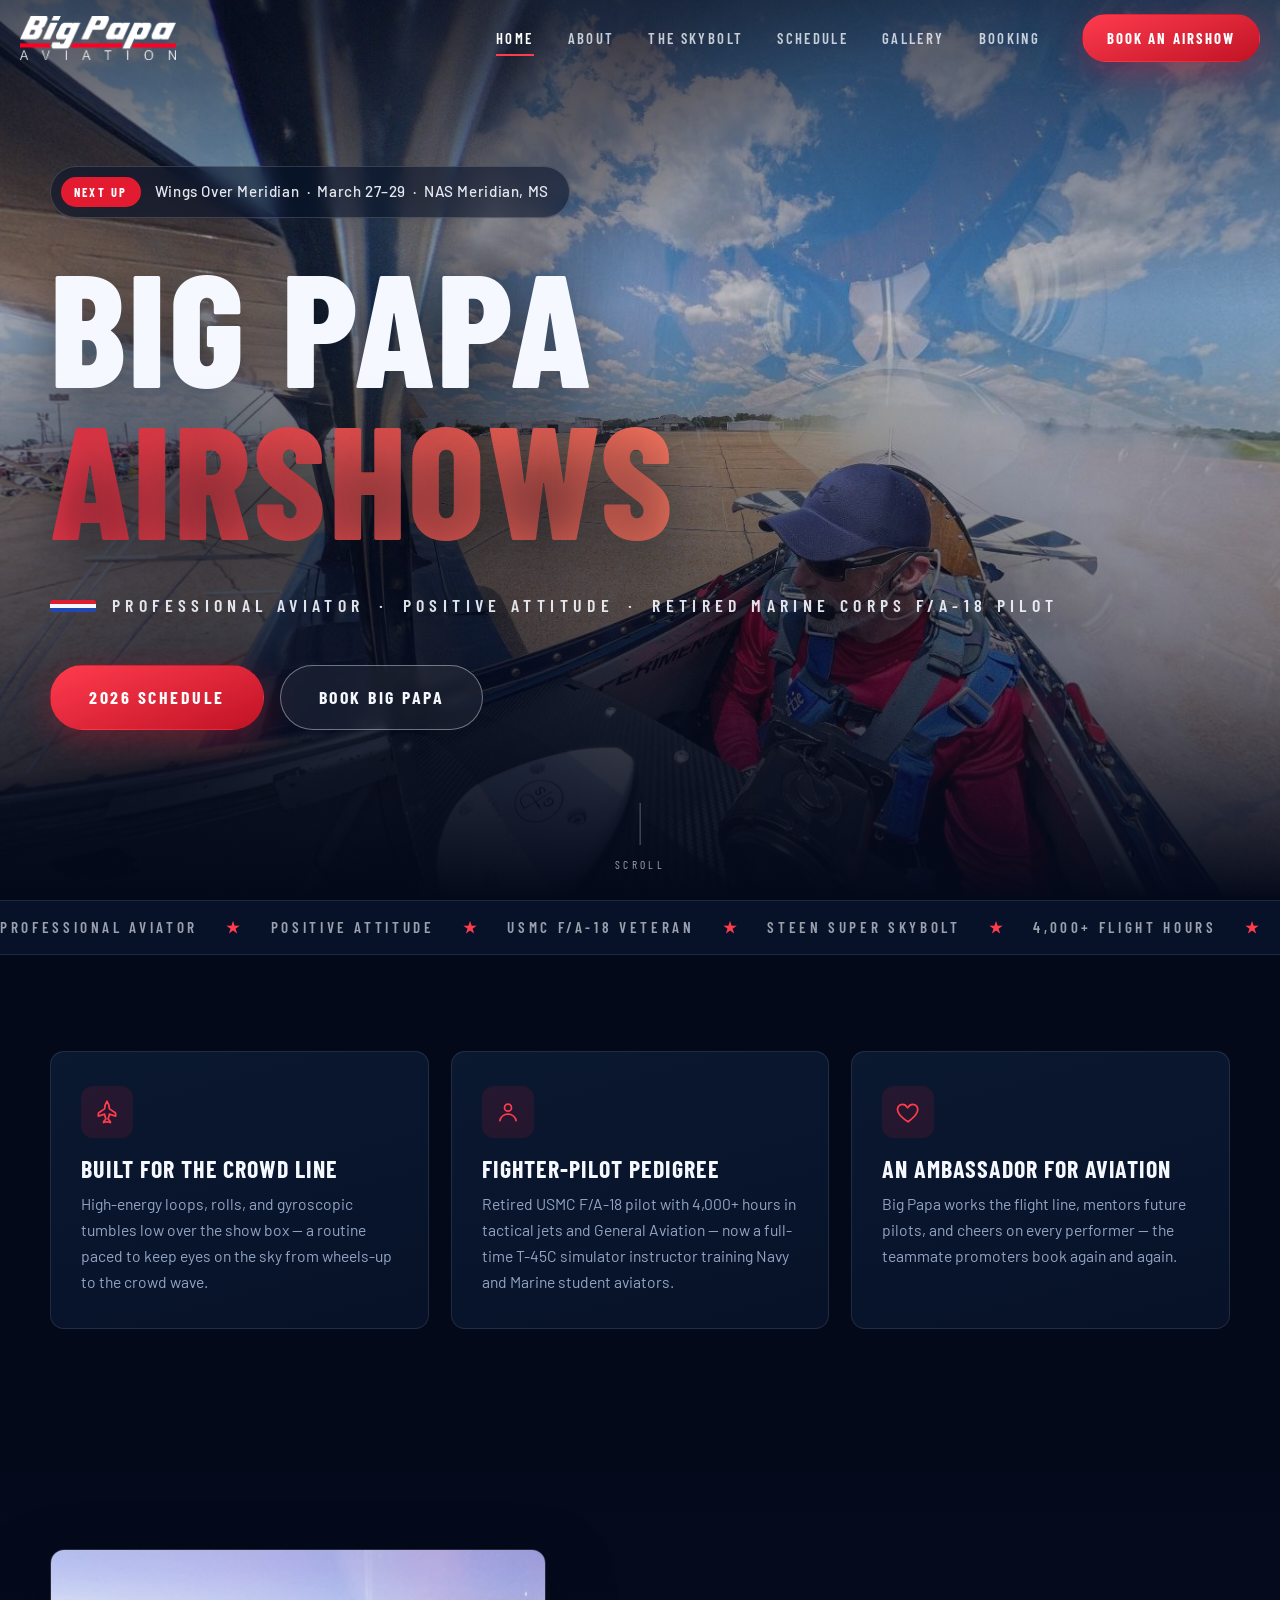
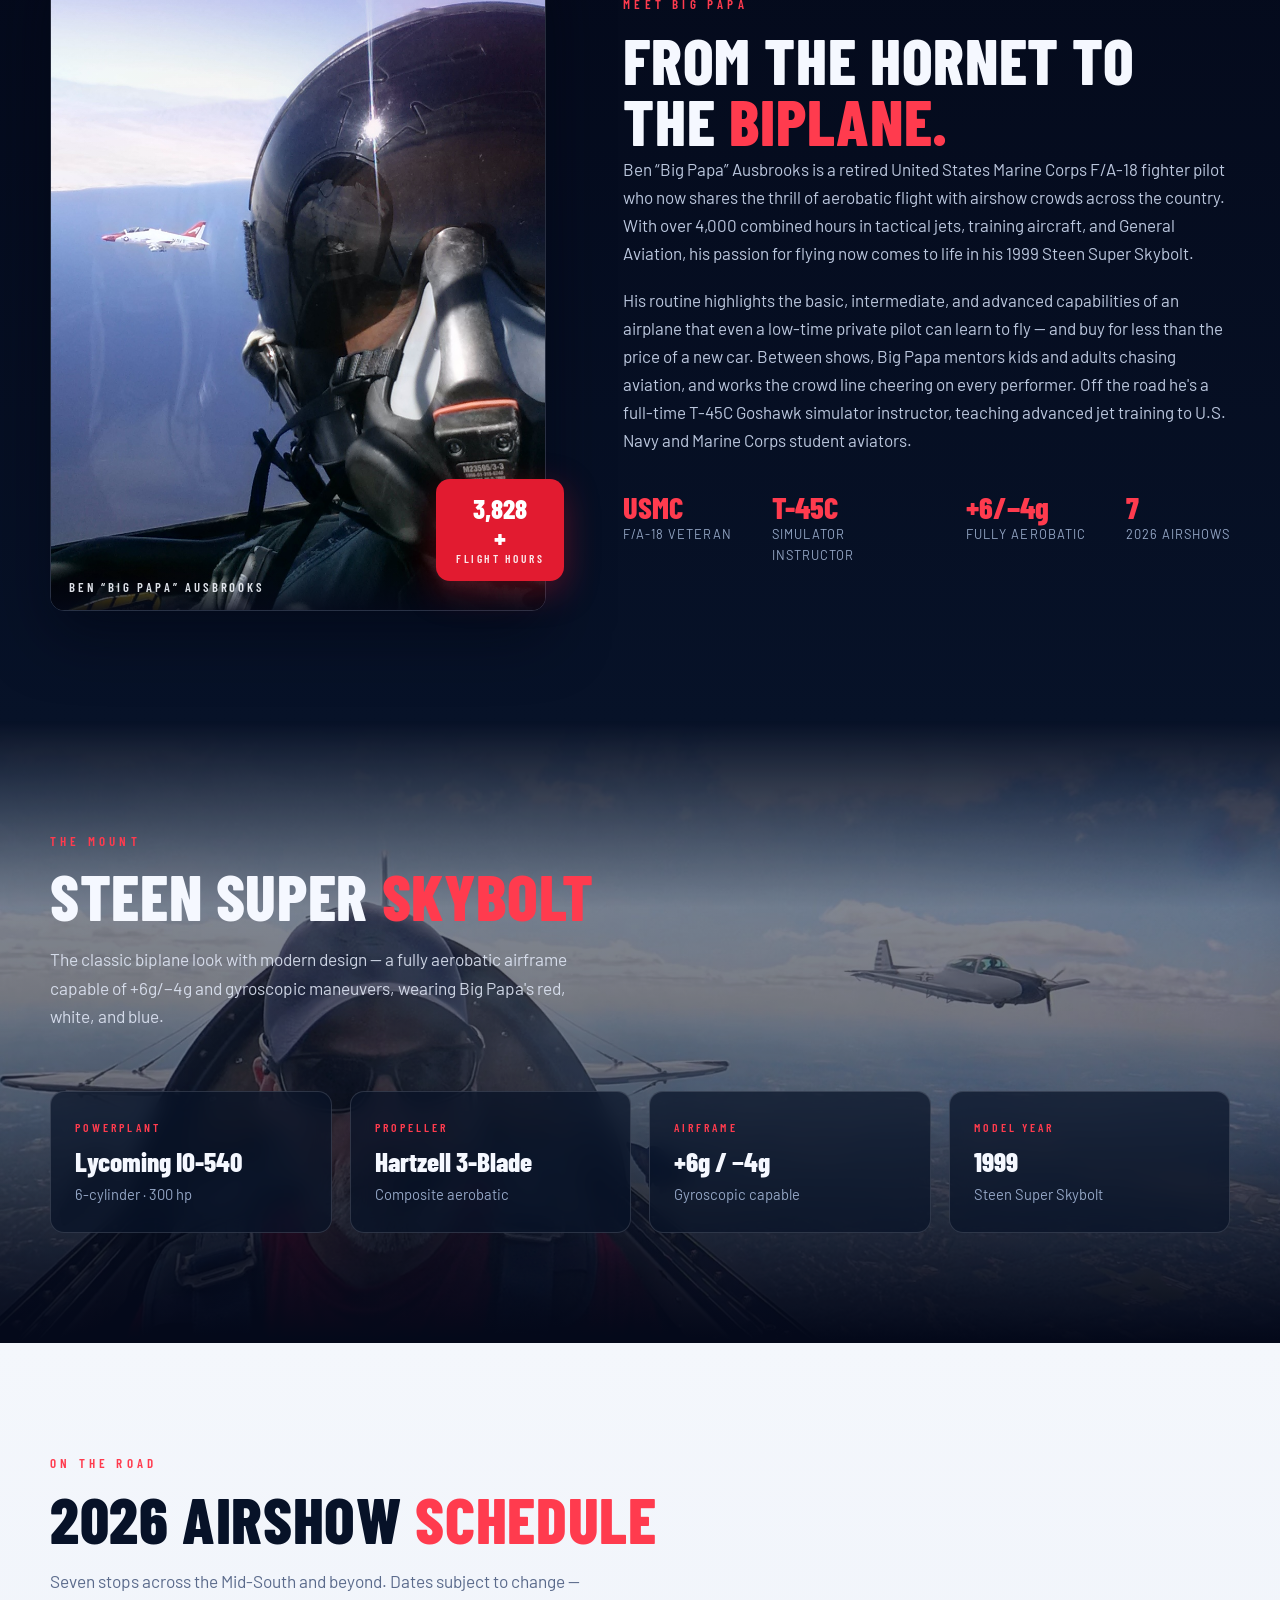
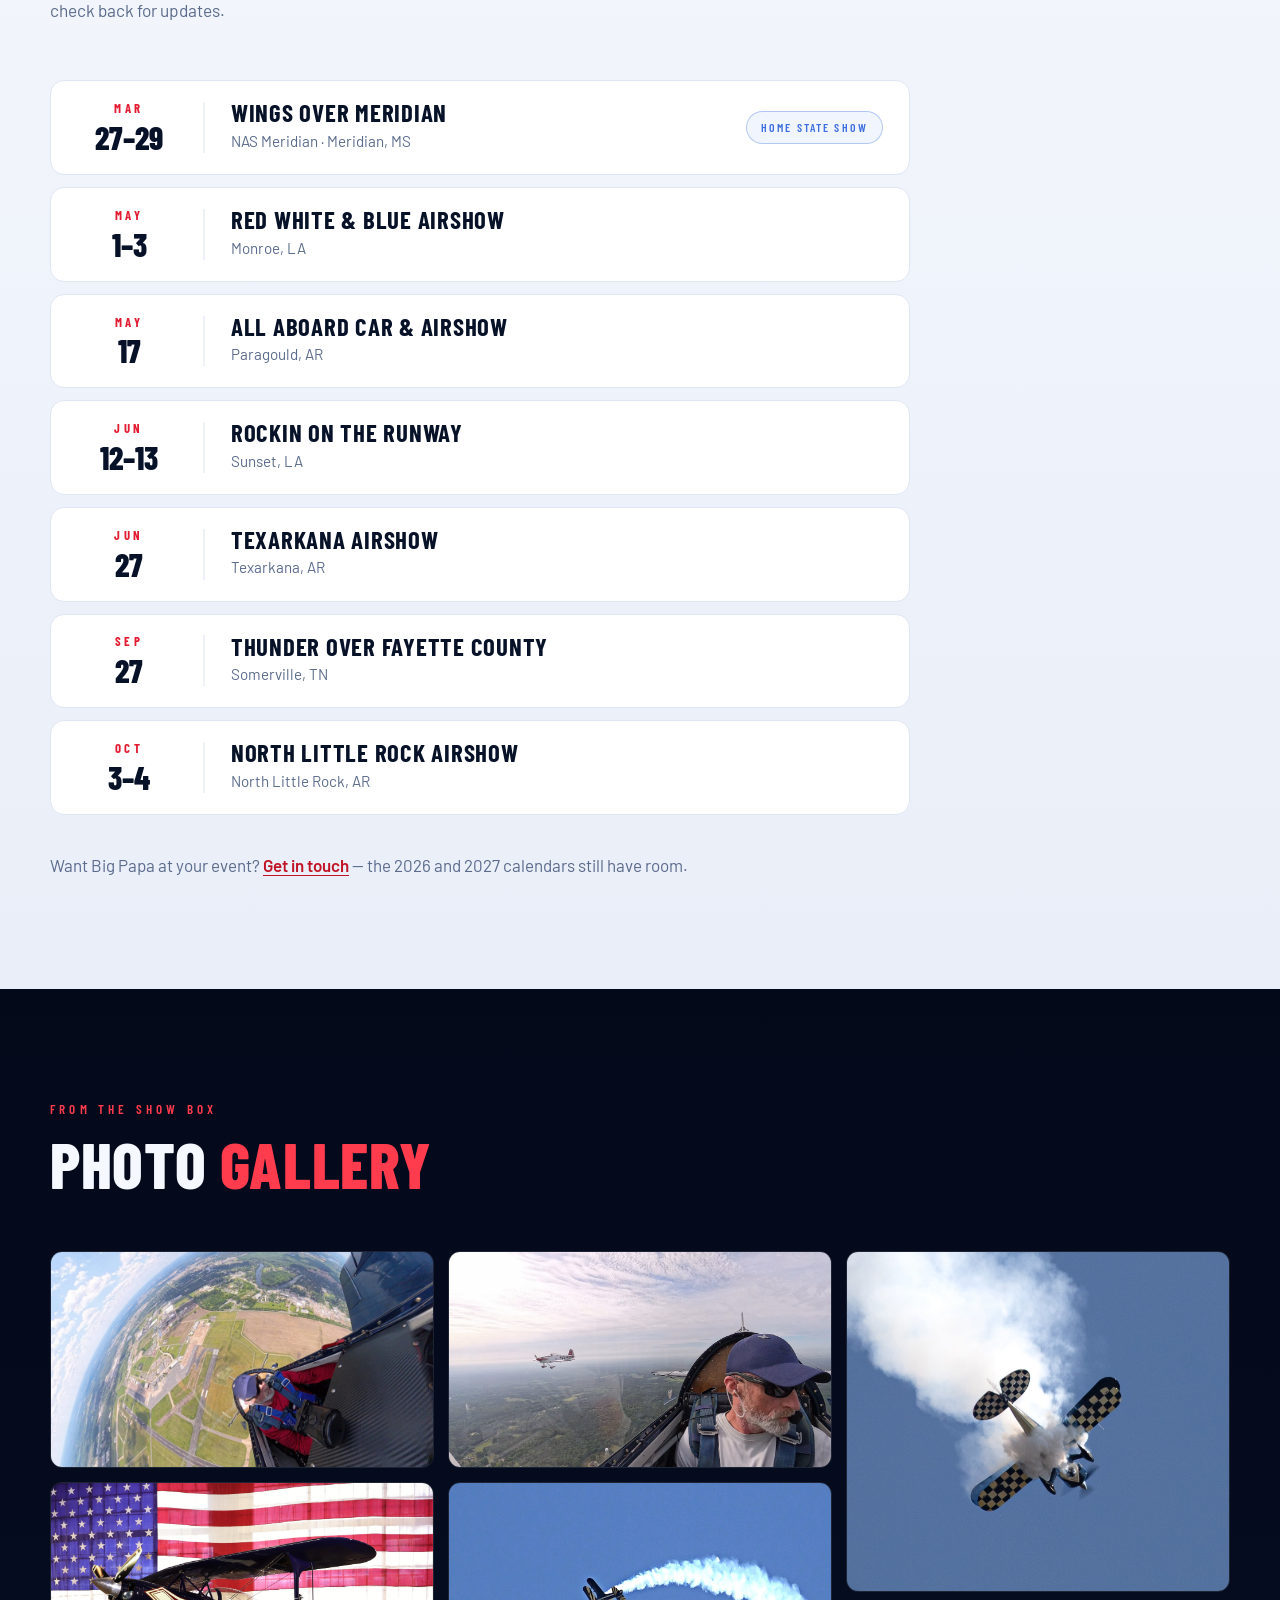
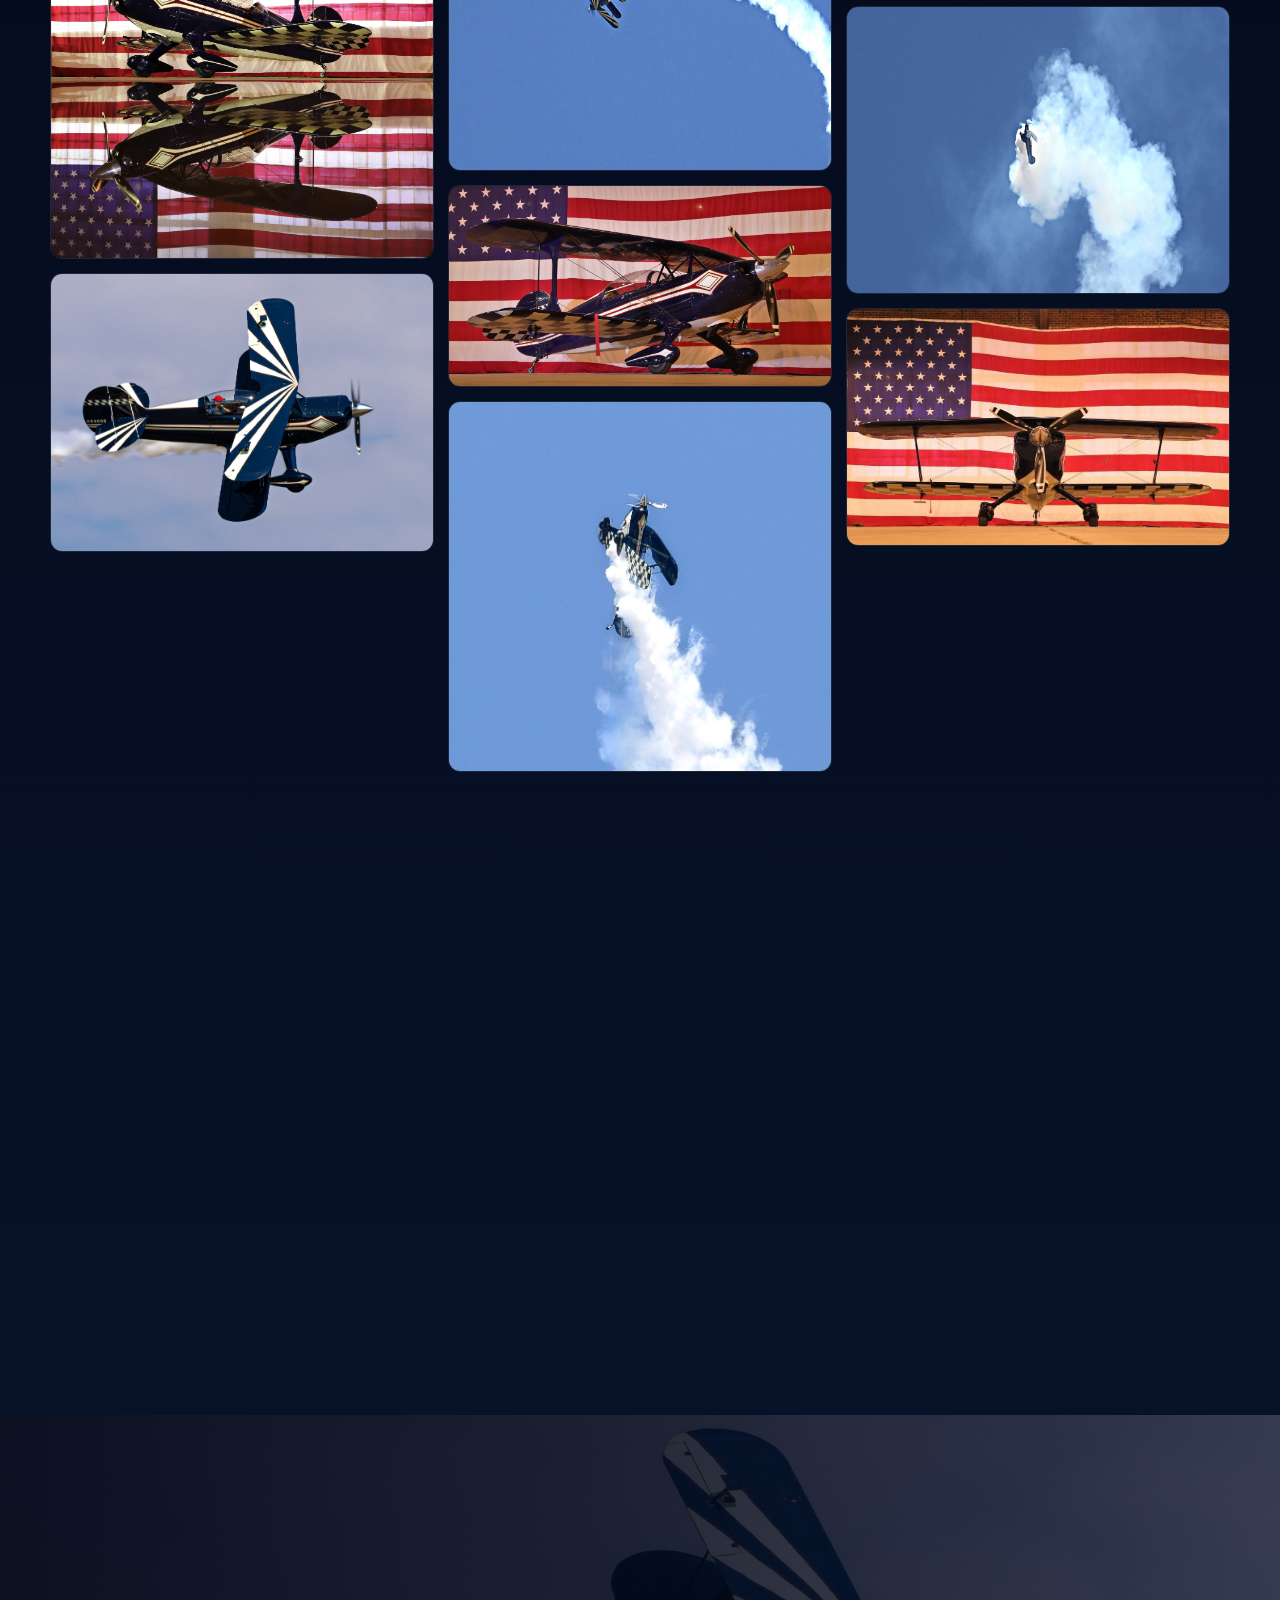
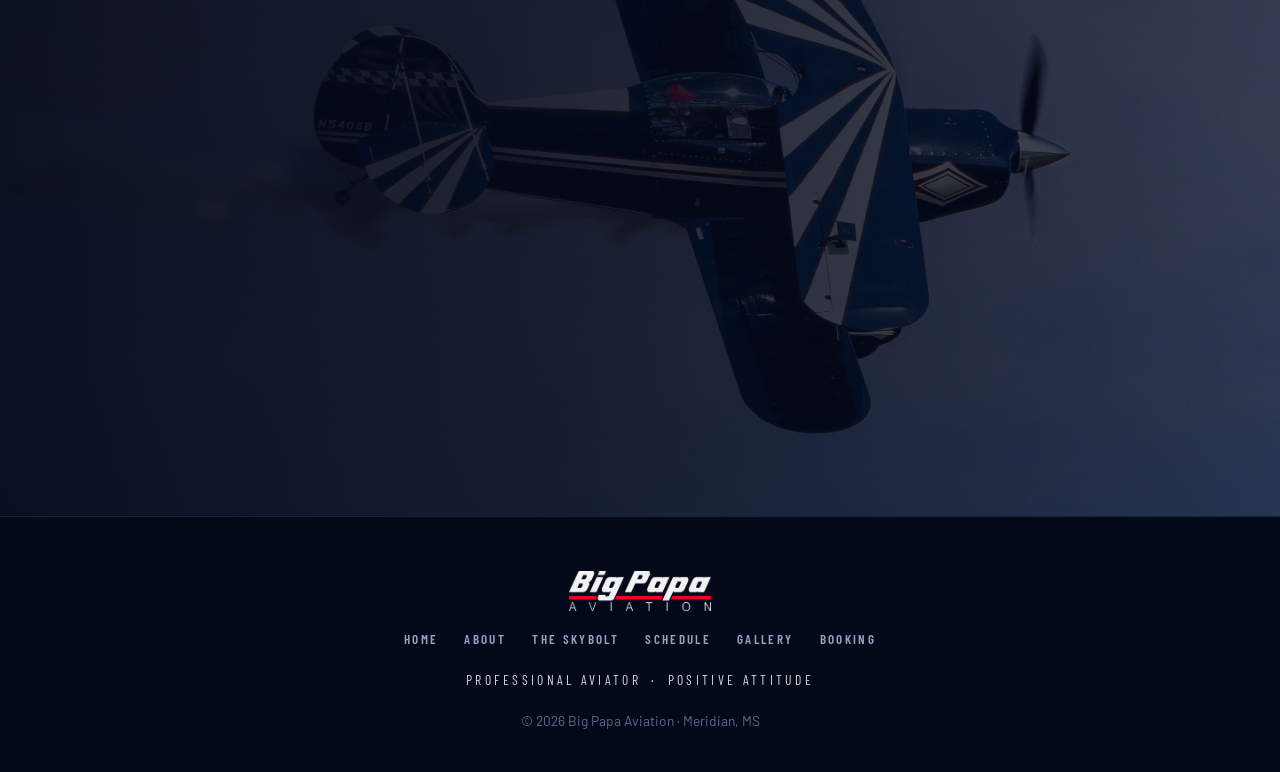
==== index.html @ 81d320ea "Big Papa Airshows — initial single-page site" ====
<!DOCTYPE html>
<html lang="en">
<head>
  <meta charset="UTF-8" />
  <meta name="viewport" content="width=device-width, initial-scale=1" />
  <title>Big Papa Airshows — Professional Aviator. Positive Attitude.</title>
  <meta name="description" content="Ben “Big Papa” Ausbrooks — retired USMC F/A-18 pilot flying high-energy aerobatics in his Steen Super Skybolt. 2026 airshow schedule and booking information." />
  <meta property="og:title" content="Big Papa Airshows" />
  <meta property="og:description" content="Retired Marine Corps F/A-18 pilot. Steen Super Skybolt aerobatics. Professional Aviator — Positive Attitude." />
  <meta property="og:image" content="assets/img/crowd-wave-smoke.jpg" />
  <meta property="og:type" content="website" />
  <link rel="icon" type="image/png" href="assets/img/logo.png" />

  <link rel="preconnect" href="https://fonts.googleapis.com" />
  <link rel="preconnect" href="https://fonts.gstatic.com" crossorigin />
  <link href="https://fonts.googleapis.com/css2?family=Barlow+Condensed:ital,wght@0,500;0,600;0,700;0,800;1,700&family=Barlow:wght@400;500;600;700&display=swap" rel="stylesheet" />
  <link rel="stylesheet" href="styles.css" />
</head>
<body>
  <a class="skip-link" href="#home">Skip to content</a>

  <!-- Scroll progress -->
  <div class="progress" aria-hidden="true"><span id="progressBar"></span></div>

  <!-- ============ NAV ============ -->
  <header class="nav" id="top">
    <div class="nav__inner">
      <a href="#home" class="nav__brand" aria-label="Big Papa Aviation — home">
        <img src="assets/img/logo.png" alt="Big Papa Aviation logo" width="220" height="62" />
      </a>
      <nav class="nav__links" id="navLinks" aria-label="Page sections">
        <a href="#home" class="nav__link is-active">Home</a>
        <a href="#about" class="nav__link">About</a>
        <a href="#aircraft" class="nav__link">The Skybolt</a>
        <a href="#schedule" class="nav__link">Schedule</a>
        <a href="#gallery" class="nav__link">Gallery</a>
        <a href="#booking" class="nav__link">Booking</a>
      </nav>
      <a href="#booking" class="btn btn--primary nav__cta">Book an Airshow</a>
      <button class="nav__toggle" id="navToggle" aria-expanded="false" aria-controls="navLinks" aria-label="Open menu">
        <span></span><span></span><span></span>
      </button>
    </div>
  </header>

  <main>
    <!-- ============ HERO ============ -->
    <section class="hero" id="home">
      <div class="hero__bg" aria-hidden="true"></div>
      <div class="hero__scrim" aria-hidden="true"></div>
      <div class="hero__content container">
        <p class="hero__next reveal">
          <span class="chip chip--red">Next Up</span>
          Wings Over Meridian &nbsp;·&nbsp; March 27–29 &nbsp;·&nbsp; NAS Meridian, MS
        </p>
        <h1 class="hero__title reveal" data-delay="1">
          <span class="hero__title-top">Big Papa</span>
          <span class="hero__title-bottom">Airshows</span>
        </h1>
        <p class="hero__tag reveal" data-delay="2">
          <span class="hero__flag" aria-hidden="true"></span>
          Professional Aviator&ensp;·&ensp;Positive Attitude&ensp;·&ensp;Retired Marine Corps F/A-18 Pilot
        </p>
        <div class="hero__cta reveal" data-delay="3">
          <a href="#schedule" class="btn btn--primary btn--lg">2026 Schedule</a>
          <a href="#booking" class="btn btn--ghost btn--lg">Book Big Papa</a>
        </div>
      </div>
      <a class="hero__scroll" href="#about" aria-label="Scroll to About">
        <span class="hero__scroll-line" aria-hidden="true"></span>
        Scroll
      </a>
    </section>

    <!-- ============ MARQUEE ============ -->
    <div class="marquee" aria-hidden="true">
      <div class="marquee__track">
        <span>Professional Aviator</span><i>★</i><span>Positive Attitude</span><i>★</i>
        <span>USMC F/A-18 Veteran</span><i>★</i><span>Steen Super Skybolt</span><i>★</i>
        <span>4,000+ Flight Hours</span><i>★</i><span>2026 Airshow Season</span><i>★</i>
        <span>Professional Aviator</span><i>★</i><span>Positive Attitude</span><i>★</i>
        <span>USMC F/A-18 Veteran</span><i>★</i><span>Steen Super Skybolt</span><i>★</i>
        <span>4,000+ Flight Hours</span><i>★</i><span>2026 Airshow Season</span><i>★</i>
      </div>
    </div>

    <!-- ============ PILLARS ============ -->
    <section class="pillars section" id="overview">
      <div class="container">
        <div class="pillars__grid">
          <article class="pillar reveal">
            <div class="pillar__icon" aria-hidden="true">
              <svg viewBox="0 0 24 24" fill="none" stroke="currentColor" stroke-width="1.6" stroke-linecap="round" stroke-linejoin="round"><path d="M12 2c1.5 2.2 2.2 4.6 2.2 7.1l5.1 3.4c.4.3.7.8.7 1.3v2l-5.8-1.8c-.2 1.5-.6 3-1.2 4.4l1.9 2.3c.2.3.3.6.3 1L12 21l-3.2.7c0-.4.1-.7.3-1l1.9-2.3c-.6-1.4-1-2.9-1.2-4.4L4 15.8v-2c0-.5.3-1 .7-1.3l5.1-3.4C9.8 6.6 10.5 4.2 12 2z"/></svg>
            </div>
            <h3>Built for the crowd line</h3>
            <p>High-energy loops, rolls, and gyroscopic tumbles low over the show box — a routine paced to keep eyes on the sky from wheels-up to the crowd wave.</p>
          </article>
          <article class="pillar reveal" data-delay="1">
            <div class="pillar__icon" aria-hidden="true">
              <svg viewBox="0 0 24 24" fill="none" stroke="currentColor" stroke-width="1.6" stroke-linecap="round" stroke-linejoin="round"><circle cx="12" cy="8" r="3.2"/><path d="M4.5 20c.8-3.6 3.9-6 7.5-6s6.7 2.4 7.5 6"/></svg>
            </div>
            <h3>Fighter-pilot pedigree</h3>
            <p>Retired USMC F/A-18 pilot with 4,000+ hours in tactical jets and General Aviation — now a full-time T-45C simulator instructor training Navy and Marine student aviators.</p>
          </article>
          <article class="pillar reveal" data-delay="2">
            <div class="pillar__icon" aria-hidden="true">
              <svg viewBox="0 0 24 24" fill="none" stroke="currentColor" stroke-width="1.6" stroke-linecap="round" stroke-linejoin="round"><path d="M12 21s-7.5-4.7-9.3-9.2C1.3 8.3 3.4 5 6.7 5c2 0 3.7 1.1 4.6 2.8.2.3.5.3.7 0C12.9 6.1 14.6 5 16.6 5c3.3 0 5.4 3.3 4 6.8C18.8 16.3 12 21 12 21z"/></svg>
            </div>
            <h3>An ambassador for aviation</h3>
            <p>Big Papa works the flight line, mentors future pilots, and cheers on every performer — the teammate promoters book again and again.</p>
          </article>
        </div>
      </div>
    </section>

    <!-- ============ ABOUT ============ -->
    <section class="about section" id="about">
      <div class="container about__grid">
        <div class="about__media reveal">
          <figure class="about__photo">
            <img src="assets/img/gallery-2015-cockpit.jpg" alt="Ben “Big Papa” Ausbrooks in the cockpit" loading="lazy" />
            <figcaption>Ben “Big Papa” Ausbrooks</figcaption>
          </figure>
          <div class="about__badge" aria-hidden="true">
            <span class="about__badge-num" data-count="4000">4,000</span>+
            <small>flight hours</small>
          </div>
        </div>
        <div class="about__copy">
          <p class="eyebrow reveal">Meet Big Papa</p>
          <h2 class="section-title reveal" data-delay="1">
            From the Hornet to the <span class="accent">biplane.</span>
          </h2>
          <p class="reveal" data-delay="2">
            Ben “Big Papa” Ausbrooks is a retired United States Marine Corps F/A-18 fighter pilot who now
            shares the thrill of aerobatic flight with airshow crowds across the country. With over 4,000
            combined hours in tactical jets, training aircraft, and General Aviation, his passion for flying
            now comes to life in his 1999 Steen Super Skybolt.
          </p>
          <p class="reveal" data-delay="3">
            His routine highlights the basic, intermediate, and advanced capabilities of an airplane that even
            a low-time private pilot can learn to fly — and buy for less than the price of a new car. Between
            shows, Big Papa mentors kids and adults chasing aviation, and works the crowd line cheering on
            every performer. Off the road he's a full-time T-45C Goshawk simulator instructor, teaching
            advanced jet training to U.S. Navy and Marine Corps student aviators.
          </p>
          <div class="about__stats reveal" data-delay="4">
            <div class="stat"><strong>USMC</strong><span>F/A-18 veteran</span></div>
            <div class="stat"><strong>T-45C</strong><span>Simulator instructor</span></div>
            <div class="stat"><strong>+6/−4g</strong><span>Fully aerobatic</span></div>
            <div class="stat"><strong>7</strong><span>2026 airshows</span></div>
          </div>
        </div>
      </div>
    </section>

    <!-- ============ AIRCRAFT ============ -->
    <section class="aircraft section" id="aircraft">
      <div class="aircraft__bg" aria-hidden="true"></div>
      <div class="container">
        <div class="aircraft__head">
          <p class="eyebrow eyebrow--light reveal">The Mount</p>
          <h2 class="section-title section-title--light reveal" data-delay="1">
            Steen Super <span class="accent">Skybolt</span>
          </h2>
          <p class="section-lede reveal" data-delay="2">
            The classic biplane look with modern design — a fully aerobatic airframe capable of +6g/−4g and
            gyroscopic maneuvers, wearing Big Papa's red, white, and blue.
          </p>
        </div>
        <div class="aircraft__specs">
          <div class="spec reveal">
            <span class="spec__label">Powerplant</span>
            <strong class="spec__value">Lycoming IO-540</strong>
            <span class="spec__note">6-cylinder · 300 hp</span>
          </div>
          <div class="spec reveal" data-delay="1">
            <span class="spec__label">Propeller</span>
            <strong class="spec__value">Hartzell 3-Blade</strong>
            <span class="spec__note">Composite aerobatic</span>
          </div>
          <div class="spec reveal" data-delay="2">
            <span class="spec__label">Airframe</span>
            <strong class="spec__value">+6g / −4g</strong>
            <span class="spec__note">Gyroscopic capable</span>
          </div>
          <div class="spec reveal" data-delay="3">
            <span class="spec__label">Model Year</span>
            <strong class="spec__value">1999</strong>
            <span class="spec__note">Steen Super Skybolt</span>
          </div>
        </div>
      </div>
    </section>

    <!-- ============ SCHEDULE ============ -->
    <section class="schedule section section--paper" id="schedule">
      <div class="container">
        <div class="section-head">
          <p class="eyebrow reveal">On the road</p>
          <h2 class="section-title reveal" data-delay="1">2026 Airshow <span class="accent">Schedule</span></h2>
          <p class="section-lede reveal" data-delay="2">Seven stops across the Mid-South and beyond. Dates subject to change — check back for updates.</p>
        </div>
        <ol class="sched" id="schedList">
          <li class="sched__row reveal" data-date="2026-03-27">
            <div class="sched__date"><span class="sched__mon">Mar</span><strong>27–29</strong></div>
            <div class="sched__info">
              <h3>Wings Over Meridian</h3>
              <p>NAS Meridian · Meridian, MS</p>
            </div>
            <span class="sched__tag">Home state show</span>
          </li>
          <li class="sched__row reveal" data-date="2026-05-01">
            <div class="sched__date"><span class="sched__mon">May</span><strong>1–3</strong></div>
            <div class="sched__info">
              <h3>Red White &amp; Blue Airshow</h3>
              <p>Monroe, LA</p>
            </div>
          </li>
          <li class="sched__row reveal" data-date="2026-05-17">
            <div class="sched__date"><span class="sched__mon">May</span><strong>17</strong></div>
            <div class="sched__info">
              <h3>All Aboard Car &amp; Airshow</h3>
              <p>Paragould, AR</p>
            </div>
          </li>
          <li class="sched__row reveal" data-date="2026-06-12">
            <div class="sched__date"><span class="sched__mon">Jun</span><strong>12–13</strong></div>
            <div class="sched__info">
              <h3>Rockin on the Runway</h3>
              <p>Sunset, LA</p>
            </div>
          </li>
          <li class="sched__row reveal" data-date="2026-06-27">
            <div class="sched__date"><span class="sched__mon">Jun</span><strong>27</strong></div>
            <div class="sched__info">
              <h3>Texarkana Airshow</h3>
              <p>Texarkana, AR</p>
            </div>
          </li>
          <li class="sched__row reveal" data-date="2026-09-27">
            <div class="sched__date"><span class="sched__mon">Sep</span><strong>27</strong></div>
            <div class="sched__info">
              <h3>Thunder Over Fayette County</h3>
              <p>Somerville, TN</p>
            </div>
          </li>
          <li class="sched__row reveal" data-date="2026-10-03">
            <div class="sched__date"><span class="sched__mon">Oct</span><strong>3–4</strong></div>
            <div class="sched__info">
              <h3>North Little Rock Airshow</h3>
              <p>North Little Rock, AR</p>
            </div>
          </li>
        </ol>
        <p class="schedule__note reveal">Want Big Papa at your event? <a href="#booking">Get in touch</a> — the 2026 and 2027 calendars still have room.</p>
      </div>
    </section>

    <!-- ============ GALLERY ============ -->
    <section class="gallery section" id="gallery">
      <div class="container">
        <div class="section-head">
          <p class="eyebrow eyebrow--light reveal">From the show box</p>
          <h2 class="section-title section-title--light reveal" data-delay="1">Photo <span class="accent">Gallery</span></h2>
        </div>
        <div class="masonry" id="masonry">
          <a class="masonry__item reveal" href="assets/img/monroe-wideshot.jpg"><img src="assets/img/monroe-wideshot.jpg" alt="The Skybolt in a wide smoke-on pass at Monroe" loading="lazy"></a>
          <a class="masonry__item reveal" href="assets/img/gallery-4591a.jpg"><img src="assets/img/gallery-4591a.jpg" alt="The Skybolt pulling through a maneuver" loading="lazy"></a>
          <a class="masonry__item reveal" href="assets/img/gallery-213641.jpg"><img src="assets/img/gallery-213641.jpg" alt="Big Papa taxiing the Skybolt" loading="lazy"></a>
          <a class="masonry__item reveal" href="assets/img/gallery-fb-1757.jpg"><img src="assets/img/gallery-fb-1757.jpg" alt="Vertical shot of the Skybolt overhead" loading="lazy"></a>
          <a class="masonry__item reveal" href="assets/img/eugene-formation.jpg"><img src="assets/img/eugene-formation.jpg" alt="Formation flight over the countryside" loading="lazy"></a>
          <a class="masonry__item reveal" href="assets/img/gallery-008.jpg"><img src="assets/img/gallery-008.jpg" alt="The Skybolt in flight" loading="lazy"></a>
          <a class="masonry__item reveal" href="assets/img/gallery-4579a.jpg"><img src="assets/img/gallery-4579a.jpg" alt="Smoke trail across the show box" loading="lazy"></a>
          <a class="masonry__item reveal" href="assets/img/gallery-213643.jpg"><img src="assets/img/gallery-213643.jpg" alt="The Skybolt on the ramp" loading="lazy"></a>
          <a class="masonry__item reveal" href="assets/img/gallery-009.jpg"><img src="assets/img/gallery-009.jpg" alt="The Skybolt against the sky" loading="lazy"></a>
          <a class="masonry__item reveal" href="assets/img/nextgen-climbout.jpg"><img src="assets/img/nextgen-climbout.jpg" alt="Climb-out after the performance" loading="lazy"></a>
          <a class="masonry__item reveal" href="assets/img/gallery-213645.jpg"><img src="assets/img/gallery-213645.jpg" alt="Close-up of the Skybolt" loading="lazy"></a>
          <a class="masonry__item reveal" href="assets/img/gallery-010.jpg"><img src="assets/img/gallery-010.jpg" alt="Aerobatic pass in front of the crowd" loading="lazy"></a>
          <a class="masonry__item reveal" href="assets/img/gallery-fb-1621.jpg"><img src="assets/img/gallery-fb-1621.jpg" alt="The Skybolt parked on the flight line" loading="lazy"></a>
          <a class="masonry__item reveal" href="assets/img/gallery-213646.jpg"><img src="assets/img/gallery-213646.jpg" alt="Prepping the Skybolt before flight" loading="lazy"></a>
          <a class="masonry__item reveal" href="assets/img/gallery-screenshot-0522.jpg"><img src="assets/img/gallery-screenshot-0522.jpg" alt="The Skybolt overhead at an airshow" loading="lazy"></a>
        </div>
      </div>
    </section>

    <!-- ============ BOOKING / CONTACT ============ -->
    <section class="booking section" id="booking">
      <div class="booking__bg" aria-hidden="true"></div>
      <div class="container booking__grid">
        <div class="booking__copy">
          <p class="eyebrow eyebrow--light reveal">Booking</p>
          <h2 class="section-title section-title--light reveal" data-delay="1">Bring Big Papa to <span class="accent">your airfield.</span></h2>
          <p class="reveal" data-delay="2">
            Airshows, fly-ins, and community events — Big Papa brings an exciting, family-friendly aerobatic
            routine, a professional attitude, and an aircraft that gets young people asking,
            <em>“how do I do that?”</em>
          </p>
          <ul class="booking__list reveal" data-delay="3">
            <li>Basic, intermediate &amp; advanced aerobatics tailored to your show</li>
            <li>Crowd interaction, kid mentorship &amp; static display time</li>
            <li>Easy to work with — on time, prepared, and professional</li>
          </ul>
          <a class="btn btn--primary btn--lg reveal" data-delay="4" href="mailto:bigpapa@bigpapaaviation.com?subject=Airshow%20Booking%20Inquiry">Email Big Papa</a>
        </div>
        <div class="booking__card reveal" data-delay="2">
          <h3>Contact</h3>
          <dl class="contact">
            <div><dt>Email</dt><dd><a href="mailto:bigpapa@bigpapaaviation.com">bigpapa@bigpapaaviation.com</a></dd></div>
            <div><dt>Phone</dt><dd><a href="tel:+18435974221">(843) 597-4221</a></dd></div>
            <div><dt>Home Base</dt><dd>Key Field (KMEI)<br>Meridian, Mississippi</dd></div>
            <div><dt>Visits</dt><dd>Appointment only<br>Weekdays &amp; Saturdays</dd></div>
          </dl>
          <p class="booking__thanks">Thank you for your interest in Big Papa Aviation!</p>
        </div>
      </div>
    </section>
  </main>

  <!-- ============ FOOTER ============ -->
  <footer class="footer">
    <div class="container footer__inner">
      <img class="footer__logo" src="assets/img/logo.png" alt="Big Papa Aviation" width="180" height="51" />
      <nav class="footer__links" aria-label="Footer">
        <a href="#home">Home</a>
        <a href="#about">About</a>
        <a href="#aircraft">The Skybolt</a>
        <a href="#schedule">Schedule</a>
        <a href="#gallery">Gallery</a>
        <a href="#booking">Booking</a>
      </nav>
      <p class="footer__tag">Professional Aviator&ensp;·&ensp;Positive Attitude</p>
      <p class="footer__copy">© 2026 Big Papa Aviation · Meridian, MS</p>
    </div>
  </footer>

  <!-- Lightbox -->
  <div class="lightbox" id="lightbox" hidden>
    <button class="lightbox__close" id="lbClose" aria-label="Close photo">×</button>
    <button class="lightbox__nav lightbox__nav--prev" id="lbPrev" aria-label="Previous photo">‹</button>
    <figure class="lightbox__figure">
      <img id="lbImg" src="" alt="" />
      <figcaption id="lbCap"></figcaption>
    </figure>
    <button class="lightbox__nav lightbox__nav--next" id="lbNext" aria-label="Next photo">›</button>
  </div>

  <script src="script.js"></script>
</body>
</html>
---- styles.css ----
/* ==========================================================================
   BIG PAPA AIRSHOWS — styles.css
   Red / White / Blue · dark navy theme · single-page scroll
   ========================================================================== */

:root {
  --navy-950: #04091a;
  --navy-900: #071228;
  --navy-850: #0a1830;
  --navy-800: #0e2040;
  --navy-700: #16305c;
  --navy-600: #1f3f77;

  --red-600: #e21b30;
  --red-700: #c01325;
  --red-500: #ff3b4e;

  --blue-500: #3d6fe0;

  --paper: #f4f7fc;
  --paper-2: #e9eef8;

  --white: #f5f8ff;
  --muted: #93a5c4;
  --muted-dark: #5b6b8c;
  --line: rgba(147, 165, 196, 0.16);

  --font-display: "Barlow Condensed", "Arial Narrow", sans-serif;
  --font-body: "Barlow", "Helvetica Neue", sans-serif;

  --nav-h: 76px;
  --radius: 14px;
  --container: 1180px;

  --shadow-lg: 0 24px 60px rgba(2, 6, 18, 0.55);
  --shadow-red: 0 10px 34px rgba(226, 27, 48, 0.35);
}

/* ---------- Reset ---------- */
*, *::before, *::after { box-sizing: border-box; }
html { scroll-behavior: smooth; }
body {
  margin: 0;
  font-family: var(--font-body);
  font-size: 17px;
  line-height: 1.65;
  color: var(--white);
  background: var(--navy-950);
  -webkit-font-smoothing: antialiased;
  overflow-x: hidden;
}
img { max-width: 100%; display: block; }
a { color: inherit; text-decoration: none; }
h1, h2, h3 { font-family: var(--font-display); text-transform: uppercase; line-height: 0.95; margin: 0; }
p { margin: 0; }
ul, ol, dl, dd, dt, figure { margin: 0; padding: 0; }
li { list-style: none; }
section { scroll-margin-top: calc(var(--nav-h) + 8px); }

.container { width: min(var(--container), calc(100% - 48px)); margin-inline: auto; }
.accent { color: var(--red-500); }
.eyebrow {
  font-family: var(--font-display);
  font-weight: 600;
  letter-spacing: 0.32em;
  text-transform: uppercase;
  font-size: 0.82rem;
  color: var(--red-500);
  margin-bottom: 14px;
}
.eyebrow--light { color: var(--red-500); }

.section { padding: 110px 0; position: relative; }
.section--paper {
  background: linear-gradient(180deg, var(--paper) 0%, var(--paper-2) 100%);
  color: var(--navy-900);
}
.section-head { max-width: 640px; margin-bottom: 56px; }
.section-title {
  font-size: clamp(2.4rem, 5.4vw, 4rem);
  font-weight: 800;
  letter-spacing: 0.01em;
}
.section-title--light { color: var(--white); }
.section-lede { margin-top: 18px; color: var(--muted); font-size: 1.08rem; max-width: 56ch; }
.section--paper .section-lede { color: var(--muted-dark); }

/* ---------- Buttons ---------- */
.btn {
  display: inline-flex;
  align-items: center;
  justify-content: center;
  gap: 10px;
  font-family: var(--font-display);
  font-weight: 700;
  font-size: 1.02rem;
  letter-spacing: 0.14em;
  text-transform: uppercase;
  padding: 14px 30px;
  border-radius: 999px;
  border: 1.5px solid transparent;
  cursor: pointer;
  transition: transform 0.18s ease, box-shadow 0.18s ease, background 0.18s ease, color 0.18s ease;
  white-space: nowrap;
}
.btn--lg { padding: 17px 38px; font-size: 1.12rem; }
.btn--primary {
  background: linear-gradient(160deg, var(--red-500), var(--red-700));
  color: #fff;
  box-shadow: var(--shadow-red);
}
.btn--primary:hover { transform: translateY(-2px); box-shadow: 0 16px 44px rgba(226, 27, 48, 0.5); }
.btn--ghost {
  border-color: rgba(245, 248, 255, 0.4);
  color: var(--white);
  background: rgba(245, 248, 255, 0.06);
  backdrop-filter: blur(6px);
}
.btn--ghost:hover { border-color: #fff; background: rgba(245, 248, 255, 0.14); transform: translateY(-2px); }

/* ---------- Progress bar ---------- */
.progress {
  position: fixed;
  inset: 0 0 auto 0;
  height: 3px;
  background: transparent;
  z-index: 120;
}
.progress span {
  display: block;
  height: 100%;
  width: 0;
  background: linear-gradient(90deg, var(--red-700), var(--red-500));
}

/* ---------- Skip link ---------- */
.skip-link {
  position: fixed;
  top: -48px;
  left: 16px;
  z-index: 200;
  background: var(--red-600);
  color: #fff;
  padding: 10px 18px;
  border-radius: 8px;
  font-weight: 600;
  transition: top 0.2s ease;
}
.skip-link:focus { top: 12px; }

/* ---------- Nav ---------- */
.nav {
  position: fixed;
  top: 0; left: 0; right: 0;
  z-index: 100;
  transition: background 0.3s ease, box-shadow 0.3s ease, backdrop-filter 0.3s ease;
}
.nav__inner {
  width: min(1280px, calc(100% - 40px));
  margin-inline: auto;
  height: var(--nav-h);
  display: flex;
  align-items: center;
  gap: 28px;
}
.nav__brand img { height: 44px; width: auto; }
.nav__links {
  display: flex;
  gap: 6px;
  margin-left: auto;
}
.nav__link {
  font-family: var(--font-display);
  font-weight: 600;
  letter-spacing: 0.16em;
  text-transform: uppercase;
  font-size: 0.92rem;
  color: rgba(245, 248, 255, 0.78);
  padding: 10px 14px;
  border-radius: 8px;
  position: relative;
  transition: color 0.2s ease;
}
.nav__link::after {
  content: "";
  position: absolute;
  left: 14px; right: 14px; bottom: 4px;
  height: 2px;
  background: var(--red-500);
  transform: scaleX(0);
  transform-origin: left;
  transition: transform 0.25s ease;
}
.nav__link:hover { color: #fff; }
.nav__link.is-active { color: #fff; }
.nav__link.is-active::after { transform: scaleX(1); }
.nav__cta { padding: 11px 24px; font-size: 0.92rem; }

.nav.is-scrolled {
  background: rgba(5, 10, 26, 0.82);
  backdrop-filter: blur(14px);
  -webkit-backdrop-filter: blur(14px);
  box-shadow: 0 10px 30px rgba(2, 6, 18, 0.45);
}
.nav.is-scrolled .nav__inner { height: 64px; }
.nav.is-scrolled .nav__brand img { height: 38px; }

/* Hamburger */
.nav__toggle {
  display: none;
  margin-left: auto;
  width: 44px; height: 44px;
  flex-direction: column;
  justify-content: center;
  align-items: center;
  gap: 5px;
  background: rgba(245, 248, 255, 0.08);
  border: 1px solid var(--line);
  border-radius: 10px;
  cursor: pointer;
}
.nav__toggle span {
  width: 20px; height: 2px;
  background: var(--white);
  border-radius: 2px;
  transition: transform 0.25s ease, opacity 0.2s ease;
}
.nav__toggle.is-open span:nth-child(1) { transform: translateY(7px) rotate(45deg); }
.nav__toggle.is-open span:nth-child(2) { opacity: 0; }
.nav__toggle.is-open span:nth-child(3) { transform: translateY(-7px) rotate(-45deg); }

/* ---------- Hero ---------- */
.hero {
  position: relative;
  min-height: 100svh;
  display: flex;
  align-items: center;
  overflow: hidden;
}
.hero__bg {
  position: absolute;
  inset: -60px 0;
  background: url("assets/img/crowd-wave-smoke.jpg") center 38% / cover no-repeat;
  animation: kenburns 26s ease-in-out infinite alternate;
}
@keyframes kenburns {
  from { transform: scale(1) translateY(0); }
  to   { transform: scale(1.09) translateY(-14px); }
}
.hero__scrim {
  position: absolute;
  inset: 0;
  background:
    linear-gradient(180deg, rgba(4, 9, 26, 0.72) 0%, rgba(4, 9, 26, 0.25) 34%, rgba(4, 9, 26, 0.55) 72%, var(--navy-950) 100%),
    radial-gradient(120% 90% at 18% 78%, rgba(4, 9, 26, 0.6), transparent 60%);
}
.hero__content {
  position: relative;
  padding-top: calc(var(--nav-h) + 40px);
  padding-bottom: 120px;
}
.hero__next {
  display: inline-flex;
  align-items: center;
  gap: 14px;
  font-weight: 500;
  letter-spacing: 0.04em;
  color: rgba(245, 248, 255, 0.92);
  background: rgba(7, 18, 40, 0.55);
  border: 1px solid rgba(245, 248, 255, 0.16);
  backdrop-filter: blur(8px);
  padding: 10px 20px 10px 10px;
  border-radius: 999px;
  font-size: 0.95rem;
  margin-bottom: 30px;
}
.chip {
  font-family: var(--font-display);
  font-weight: 700;
  letter-spacing: 0.18em;
  text-transform: uppercase;
  font-size: 0.78rem;
  padding: 5px 13px;
  border-radius: 999px;
}
.chip--red { background: var(--red-600); color: #fff; }
.chip--blue { background: var(--blue-500); color: #fff; }

.hero__title {
  font-weight: 800;
  font-size: clamp(4.4rem, 12.5vw, 10.5rem);
  letter-spacing: 0.015em;
  text-shadow: 0 18px 60px rgba(2, 6, 18, 0.6);
}
.hero__title-top { display: block; }
.hero__title-bottom {
  display: block;
  background: linear-gradient(92deg, var(--red-500) 0%, #ff7d64 55%, var(--red-500) 100%);
  -webkit-background-clip: text;
  background-clip: text;
  color: transparent;
  padding-bottom: 0.08em;
}
.hero__tag {
  margin-top: 26px;
  font-family: var(--font-display);
  font-weight: 600;
  letter-spacing: 0.3em;
  text-transform: uppercase;
  font-size: clamp(0.86rem, 1.9vw, 1.12rem);
  color: rgba(245, 248, 255, 0.9);
  display: flex;
  align-items: center;
  gap: 16px;
  flex-wrap: wrap;
}
.hero__flag {
  height: 12px;
  flex: 0 0 46px;
  border-radius: 3px;
  background: linear-gradient(180deg,
    var(--red-600) 0 33.3%, var(--white) 33.3% 66.6%, #2148b0 66.6% 100%);
}
.hero__cta { margin-top: 44px; display: flex; gap: 16px; flex-wrap: wrap; }

.hero__scroll {
  position: absolute;
  left: 50%;
  bottom: 26px;
  transform: translateX(-50%);
  display: flex;
  flex-direction: column;
  align-items: center;
  gap: 10px;
  font-family: var(--font-display);
  letter-spacing: 0.3em;
  text-transform: uppercase;
  font-size: 0.72rem;
  color: rgba(245, 248, 255, 0.65);
  transition: color 0.2s ease;
}
.hero__scroll:hover { color: #fff; }
.hero__scroll-line {
  width: 1px;
  height: 42px;
  background: rgba(245, 248, 255, 0.35);
  position: relative;
  overflow: hidden;
}
.hero__scroll-line::after {
  content: "";
  position: absolute;
  top: -40%;
  left: 0;
  width: 100%;
  height: 40%;
  background: var(--red-500);
  animation: scrolldrip 2.2s ease-in-out infinite;
}
@keyframes scrolldrip {
  0% { top: -40%; }
  70%, 100% { top: 110%; }
}

/* ---------- Marquee ---------- */
.marquee {
  overflow: hidden;
  border-block: 1px solid var(--line);
  background: var(--navy-900);
  padding: 14px 0;
}
.marquee__track {
  display: flex;
  gap: 28px;
  width: max-content;
  animation: marquee 36s linear infinite;
  font-family: var(--font-display);
  font-weight: 600;
  letter-spacing: 0.24em;
  text-transform: uppercase;
  font-size: 0.95rem;
  color: rgba(245, 248, 255, 0.62);
  white-space: nowrap;
}
.marquee__track i { color: var(--red-500); font-style: normal; }
@keyframes marquee { to { transform: translateX(-50%); } }

/* ---------- Pillars ---------- */
.pillars { padding-top: 96px; background: var(--navy-950); }
.pillars__grid {
  display: grid;
  grid-template-columns: repeat(3, 1fr);
  gap: 22px;
}
.pillar {
  background: linear-gradient(165deg, var(--navy-850), var(--navy-900));
  border: 1px solid var(--line);
  border-radius: var(--radius);
  padding: 34px 30px;
  position: relative;
  overflow: hidden;
  transition: transform 0.25s ease, border-color 0.25s ease;
}
.pillar::before {
  content: "";
  position: absolute;
  inset: 0 0 auto 0;
  height: 3px;
  background: linear-gradient(90deg, var(--red-600), var(--blue-500));
  opacity: 0;
  transition: opacity 0.25s ease;
}
.pillar:hover { transform: translateY(-6px); border-color: rgba(147, 165, 196, 0.3); }
.pillar:hover::before { opacity: 1; }
.pillar__icon {
  width: 52px; height: 52px;
  display: grid;
  place-items: center;
  border-radius: 12px;
  background: rgba(226, 27, 48, 0.12);
  color: var(--red-500);
  margin-bottom: 20px;
}
.pillar__icon svg { width: 26px; height: 26px; }
.pillar h3 { font-size: 1.5rem; font-weight: 700; letter-spacing: 0.04em; margin-bottom: 10px; }
.pillar p { color: var(--muted); font-size: 0.98rem; }

/* ---------- About ---------- */
.about { background: linear-gradient(180deg, var(--navy-950), var(--navy-900)); }
.about__grid {
  display: grid;
  grid-template-columns: 0.9fr 1.1fr;
  gap: clamp(40px, 6vw, 90px);
  align-items: center;
}
.about__media { position: relative; }
.about__photo {
  border-radius: var(--radius);
  overflow: hidden;
  border: 1px solid rgba(245, 248, 255, 0.14);
  box-shadow: var(--shadow-lg);
  position: relative;
}
.about__photo::after {
  content: "";
  position: absolute;
  inset: 0;
  background: linear-gradient(200deg, rgba(226, 27, 48, 0.12), transparent 45%);
}
.about__photo img { width: 100%; height: auto; }
.about__photo figcaption {
  position: absolute;
  left: 0; right: 0; bottom: 0;
  padding: 14px 18px 12px;
  font-family: var(--font-display);
  font-weight: 600;
  letter-spacing: 0.22em;
  text-transform: uppercase;
  font-size: 0.8rem;
  color: rgba(245, 248, 255, 0.9);
  background: linear-gradient(180deg, transparent, rgba(4, 9, 26, 0.85));
}
.about__badge {
  position: absolute;
  right: -18px;
  bottom: 30px;
  background: var(--red-600);
  color: #fff;
  border-radius: 14px;
  padding: 16px 20px;
  text-align: center;
  font-family: var(--font-display);
  font-weight: 800;
  font-size: 1.7rem;
  line-height: 1;
  box-shadow: var(--shadow-red);
  display: flex;
  flex-direction: column;
  gap: 2px;
}
.about__badge small {
  font-size: 0.72rem;
  font-weight: 600;
  letter-spacing: 0.22em;
  text-transform: uppercase;
  opacity: 0.9;
}
.about__copy p + p { margin-top: 18px; }
.about__copy > p:not(.eyebrow) { color: rgba(203, 215, 238, 0.92); }
.section-title { margin-bottom: 4px; }
.about__stats {
  margin-top: 38px;
  display: grid;
  grid-template-columns: repeat(4, auto);
  gap: 12px 40px;
  justify-content: start;
}
.stat { display: flex; flex-direction: column; }
.stat strong {
  font-family: var(--font-display);
  font-weight: 800;
  font-size: 1.9rem;
  color: var(--red-500);
  line-height: 1.05;
}
.stat span {
  font-size: 0.8rem;
  letter-spacing: 0.08em;
  text-transform: uppercase;
  color: var(--muted);
}

/* ---------- Aircraft ---------- */
.aircraft { overflow: hidden; }
.aircraft__bg {
  position: absolute;
  inset: 0;
  background: url("assets/img/skybolt-navion-rtb.jpg") center 30% / cover no-repeat;
  opacity: 0.9;
}
.aircraft__bg::after {
  content: "";
  position: absolute;
  inset: 0;
  background:
    linear-gradient(180deg, var(--navy-900) 0%, rgba(7, 18, 40, 0.45) 30%, rgba(7, 18, 40, 0.55) 62%, var(--navy-950) 100%);
}
.aircraft__head { position: relative; max-width: 640px; }
.aircraft .section-lede { color: rgba(226, 233, 248, 0.88); }
.aircraft__specs {
  position: relative;
  margin-top: 60px;
  display: grid;
  grid-template-columns: repeat(4, 1fr);
  gap: 18px;
}
.spec {
  background: rgba(7, 18, 40, 0.72);
  backdrop-filter: blur(10px);
  border: 1px solid rgba(245, 248, 255, 0.14);
  border-radius: var(--radius);
  padding: 26px 24px;
  transition: transform 0.25s ease, border-color 0.25s ease;
}
.spec:hover { transform: translateY(-5px); border-color: rgba(226, 27, 48, 0.55); }
.spec__label {
  display: block;
  font-family: var(--font-display);
  font-weight: 600;
  letter-spacing: 0.26em;
  text-transform: uppercase;
  font-size: 0.74rem;
  color: var(--red-500);
  margin-bottom: 10px;
}
.spec__value {
  display: block;
  font-family: var(--font-display);
  font-weight: 800;
  font-size: 1.7rem;
  line-height: 1.05;
}
.spec__note { display: block; margin-top: 6px; color: var(--muted); font-size: 0.92rem; }

/* ---------- Schedule ---------- */
.sched { counter-reset: show; display: flex; flex-direction: column; gap: 12px; max-width: 860px; }
.sched__row {
  display: grid;
  grid-template-columns: 128px 1fr auto;
  align-items: center;
  gap: 26px;
  background: #fff;
  border: 1px solid #dfe6f3;
  border-radius: var(--radius);
  padding: 20px 26px;
  position: relative;
  transition: transform 0.2s ease, box-shadow 0.2s ease, border-color 0.2s ease;
}
.sched__row:hover {
  transform: translateX(6px);
  box-shadow: 0 14px 40px rgba(10, 24, 48, 0.12);
  border-color: rgba(226, 27, 48, 0.4);
}
.sched__row.is-next {
  border: 2px solid var(--red-600);
  box-shadow: 0 16px 44px rgba(226, 27, 48, 0.18);
}
.sched__date {
  font-family: var(--font-display);
  text-align: center;
  line-height: 1;
  border-right: 2px solid #eef1f8;
  padding-right: 22px;
}
.sched__mon {
  display: block;
  font-weight: 700;
  letter-spacing: 0.28em;
  text-transform: uppercase;
  font-size: 0.8rem;
  color: var(--red-600);
  margin-bottom: 6px;
}
.sched__date strong { font-size: 2rem; font-weight: 800; color: var(--navy-900); }
.sched__info h3 { font-size: 1.55rem; font-weight: 700; letter-spacing: 0.03em; color: var(--navy-900); }
.sched__info p { color: var(--muted-dark); font-size: 0.95rem; margin-top: 4px; }
.sched__tag {
  font-family: var(--font-display);
  font-weight: 600;
  letter-spacing: 0.18em;
  text-transform: uppercase;
  font-size: 0.74rem;
  color: var(--blue-500);
  border: 1px solid rgba(61, 111, 224, 0.35);
  background: rgba(61, 111, 224, 0.07);
  padding: 6px 14px;
  border-radius: 999px;
  white-space: nowrap;
}
.sched__row.is-next .sched__tag,
.sched__row .sched__tag--next {
  background: var(--red-600);
  border-color: var(--red-600);
  color: #fff;
}
.schedule__note { margin-top: 36px; color: var(--muted-dark); }
.schedule__note a { color: var(--red-700); font-weight: 600; border-bottom: 1.5px solid currentColor; }

/* ---------- Gallery ---------- */
.gallery { background: linear-gradient(180deg, var(--navy-950) 0%, var(--navy-900) 100%); }
.masonry {
  columns: 3 300px;
  column-gap: 14px;
}
.masonry__item {
  display: block;
  margin-bottom: 14px;
  border-radius: 12px;
  overflow: hidden;
  border: 1px solid rgba(245, 248, 255, 0.1);
  break-inside: avoid;
  position: relative;
  cursor: zoom-in;
}
.masonry__item img {
  width: 100%;
  transition: transform 0.5s ease, filter 0.4s ease;
}
.masonry__item::after {
  content: "";
  position: absolute;
  inset: 0;
  background: linear-gradient(180deg, transparent 55%, rgba(4, 9, 26, 0.55));
  opacity: 0;
  transition: opacity 0.3s ease;
}
.masonry__item:hover img { transform: scale(1.045); }
.masonry__item:hover::after { opacity: 1; }

/* Lightbox */
.lightbox {
  position: fixed;
  inset: 0;
  z-index: 300;
  background: rgba(3, 7, 18, 0.92);
  backdrop-filter: blur(10px);
  display: flex;
  align-items: center;
  justify-content: center;
  padding: 48px;
}
.lightbox[hidden] { display: none; }
.lightbox__figure { max-width: min(1200px, 92vw); max-height: 84vh; text-align: center; }
.lightbox__figure img {
  max-width: 100%;
  max-height: 78vh;
  margin-inline: auto;
  border-radius: 10px;
  box-shadow: 0 30px 90px rgba(0, 0, 0, 0.6);
}
.lightbox__figure figcaption {
  margin-top: 14px;
  color: var(--muted);
  font-family: var(--font-display);
  letter-spacing: 0.2em;
  text-transform: uppercase;
  font-size: 0.78rem;
}
.lightbox__close, .lightbox__nav {
  position: absolute;
  background: rgba(245, 248, 255, 0.08);
  border: 1px solid rgba(245, 248, 255, 0.2);
  color: #fff;
  border-radius: 50%;
  width: 52px; height: 52px;
  font-size: 1.6rem;
  line-height: 1;
  cursor: pointer;
  display: grid;
  place-items: center;
  transition: background 0.2s ease;
}
.lightbox__close:hover, .lightbox__nav:hover { background: rgba(226, 27, 48, 0.75); }
.lightbox__close { top: 22px; right: 22px; }
.lightbox__nav--prev { left: 22px; top: 50%; transform: translateY(-50%); }
.lightbox__nav--next { right: 22px; top: 50%; transform: translateY(-50%); }

/* ---------- Booking ---------- */
.booking { overflow: hidden; }
.booking__bg {
  position: absolute;
  inset: 0;
  background: url("assets/img/skybolt-ground.jpg") center 60% / cover no-repeat;
}
.booking__bg::after {
  content: "";
  position: absolute;
  inset: 0;
  background: linear-gradient(90deg, rgba(4, 9, 26, 0.96) 0%, rgba(4, 9, 26, 0.88) 45%, rgba(4, 9, 26, 0.72) 100%);
}
.booking__grid {
  position: relative;
  display: grid;
  grid-template-columns: 1.15fr 0.85fr;
  gap: clamp(40px, 6vw, 80px);
  align-items: start;
}
.booking__copy > p:not(.eyebrow) { color: rgba(203, 215, 238, 0.92); margin-bottom: 22px; max-width: 54ch; }
.booking__list { display: flex; flex-direction: column; gap: 12px; margin: 26px 0 36px; }
.booking__list li {
  padding-left: 30px;
  position: relative;
  color: rgba(203, 215, 238, 0.92);
}
.booking__list li::before {
  content: "★";
  position: absolute;
  left: 0;
  top: 1px;
  color: var(--red-500);
  font-size: 0.85rem;
}
.booking__card {
  background: rgba(10, 24, 48, 0.85);
  backdrop-filter: blur(12px);
  border: 1px solid rgba(245, 248, 255, 0.16);
  border-radius: var(--radius);
  padding: 38px 34px;
  box-shadow: var(--shadow-lg);
}
.booking__card h3 {
  font-size: 1.9rem;
  font-weight: 800;
  letter-spacing: 0.06em;
  margin-bottom: 24px;
  padding-bottom: 18px;
  border-bottom: 2px solid rgba(226, 27, 48, 0.5);
}
.contact { display: flex; flex-direction: column; gap: 20px; }
.contact > div {
  display: grid;
  grid-template-columns: 96px 1fr;
  gap: 16px;
  align-items: baseline;
}
.contact dt {
  font-family: var(--font-display);
  font-weight: 600;
  letter-spacing: 0.2em;
  text-transform: uppercase;
  font-size: 0.76rem;
  color: var(--red-500);
}
.contact dd { color: rgba(226, 233, 248, 0.94); font-size: 1.02rem; }
.contact dd a:hover { color: #fff; text-decoration: underline; }
.booking__thanks {
  margin-top: 28px;
  padding-top: 20px;
  border-top: 1px solid var(--line);
  font-style: italic;
  color: var(--muted);
  font-size: 0.95rem;
}

/* ---------- Footer ---------- */
.footer {
  border-top: 1px solid var(--line);
  background: var(--navy-950);
  padding: 54px 0 40px;
}
.footer__inner {
  display: flex;
  flex-direction: column;
  align-items: center;
  gap: 18px;
  text-align: center;
}
.footer__logo { height: 40px; width: auto; opacity: 0.95; }
.footer__links { display: flex; gap: 26px; flex-wrap: wrap; justify-content: center; }
.footer__links a {
  font-family: var(--font-display);
  font-weight: 600;
  letter-spacing: 0.18em;
  text-transform: uppercase;
  font-size: 0.82rem;
  color: var(--muted);
  transition: color 0.2s ease;
}
.footer__links a:hover { color: var(--red-500); }
.footer__tag { color: rgba(245, 248, 255, 0.85); font-family: var(--font-display); letter-spacing: 0.24em; text-transform: uppercase; font-size: 0.86rem; }
.footer__copy { color: var(--muted-dark); font-size: 0.86rem; }

/* ---------- Reveal animations ---------- */
.reveal {
  opacity: 0;
  transform: translateY(26px);
  transition: opacity 0.7s cubic-bezier(0.22, 0.61, 0.36, 1), transform 0.7s cubic-bezier(0.22, 0.61, 0.36, 1);
  transition-delay: calc(var(--d, 0) * 90ms);
}
.reveal[data-delay="1"] { --d: 1; }
.reveal[data-delay="2"] { --d: 2; }
.reveal[data-delay="3"] { --d: 3; }
.reveal[data-delay="4"] { --d: 4; }
.reveal.is-visible { opacity: 1; transform: none; }

/* ---------- Responsive ---------- */
@media (max-width: 1024px) {
  .pillars__grid { grid-template-columns: 1fr; }
  .pillar { padding: 28px 26px; }
  .about__grid { grid-template-columns: 1fr; }
  .about__media { max-width: 460px; }
  .aircraft__specs { grid-template-columns: repeat(2, 1fr); }
  .booking__grid { grid-template-columns: 1fr; }
  .booking__card { max-width: 560px; }
  .masonry { columns: 2 280px; }
}
@media (max-width: 860px) {
  .nav__links {
    position: absolute;
    top: 100%;
    left: 0; right: 0;
    flex-direction: column;
    background: rgba(5, 10, 26, 0.97);
    backdrop-filter: blur(16px);
    padding: 18px 24px 26px;
    gap: 4px;
    border-bottom: 1px solid var(--line);
    transform: translateY(-12px);
    opacity: 0;
    pointer-events: none;
    transition: opacity 0.25s ease, transform 0.25s ease;
  }
  .nav__links.is-open { opacity: 1; transform: none; pointer-events: auto; }
  .nav__link { padding: 12px 8px; font-size: 1.05rem; }
  .nav__toggle { display: flex; }
  .nav__cta { display: none; }
  .nav.is-scrolled .nav__inner { height: 64px; }
  :root { --nav-h: 68px; }
}
@media (max-width: 640px) {
  .section { padding: 76px 0; }
  .container { width: calc(100% - 36px); }
  .sched__row { grid-template-columns: 96px 1fr; gap: 16px; padding: 18px 18px; }
  .sched__tag { display: none; }
  .sched__row.is-next .sched__tag { display: inline-block; position: absolute; top: -12px; right: 14px; }
  .sched__date { padding-right: 14px; }
  .sched__date strong { font-size: 1.5rem; }
  .sched__info h3 { font-size: 1.25rem; }
  .about__stats { grid-template-columns: repeat(2, 1fr); }
  .about__badge { right: 10px; bottom: 18px; padding: 12px 16px; font-size: 1.4rem; }
  .hero__next { font-size: 0.82rem; gap: 10px; padding-right: 14px; }
  .masonry { columns: 1; }
  .aircraft__specs { grid-template-columns: 1fr 1fr; gap: 12px; }
  .spec { padding: 20px 18px; }
  .spec__value { font-size: 1.35rem; }
  .lightbox { padding: 20px; }
  .lightbox__nav--prev { left: 10px; }
  .lightbox__nav--next { right: 10px; }
  .lightbox__close { top: 12px; right: 12px; }
}

/* ---------- Reduced motion ---------- */
@media (prefers-reduced-motion: reduce) {
  html { scroll-behavior: auto; }
  .hero__bg { animation: none; }
  .marquee__track { animation: none; }
  .hero__scroll-line::after { animation: none; }
  .reveal { opacity: 1; transform: none; transition: none; }
  * { transition-duration: 0.01ms !important; }
}
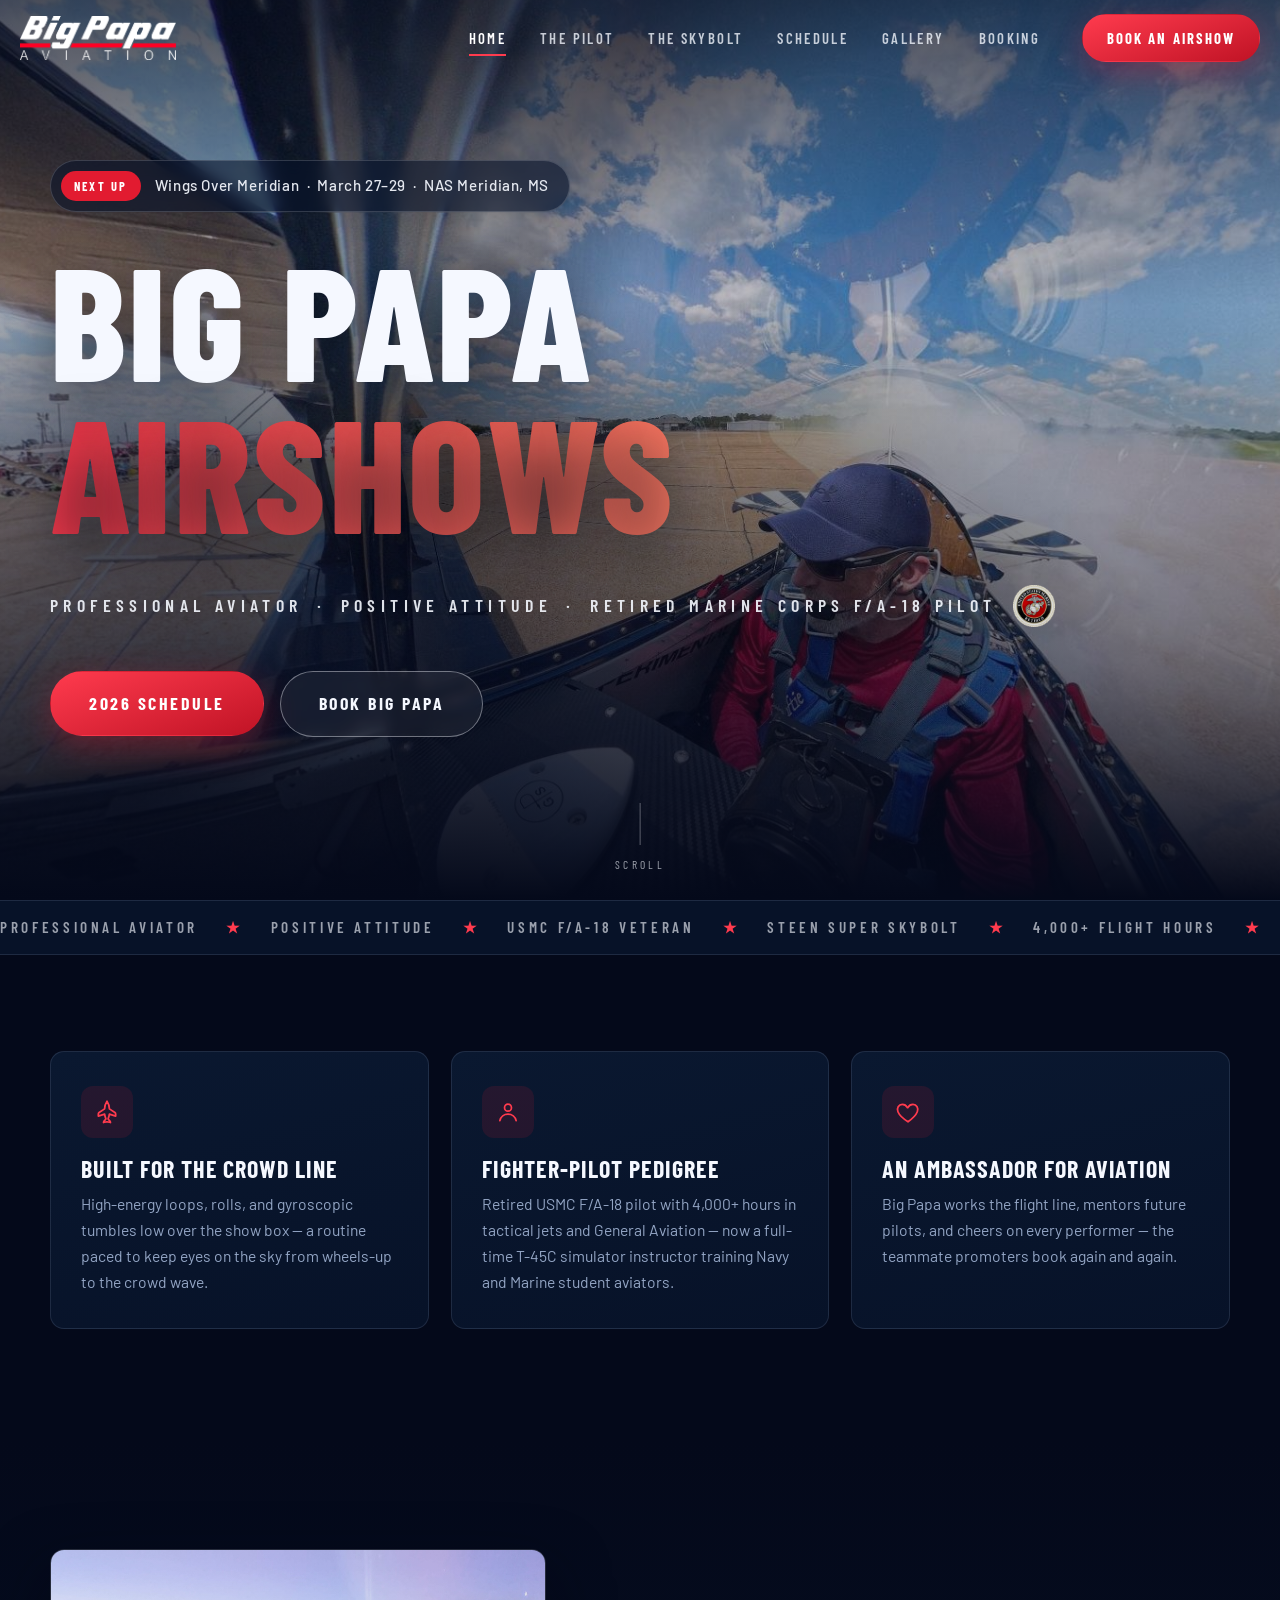
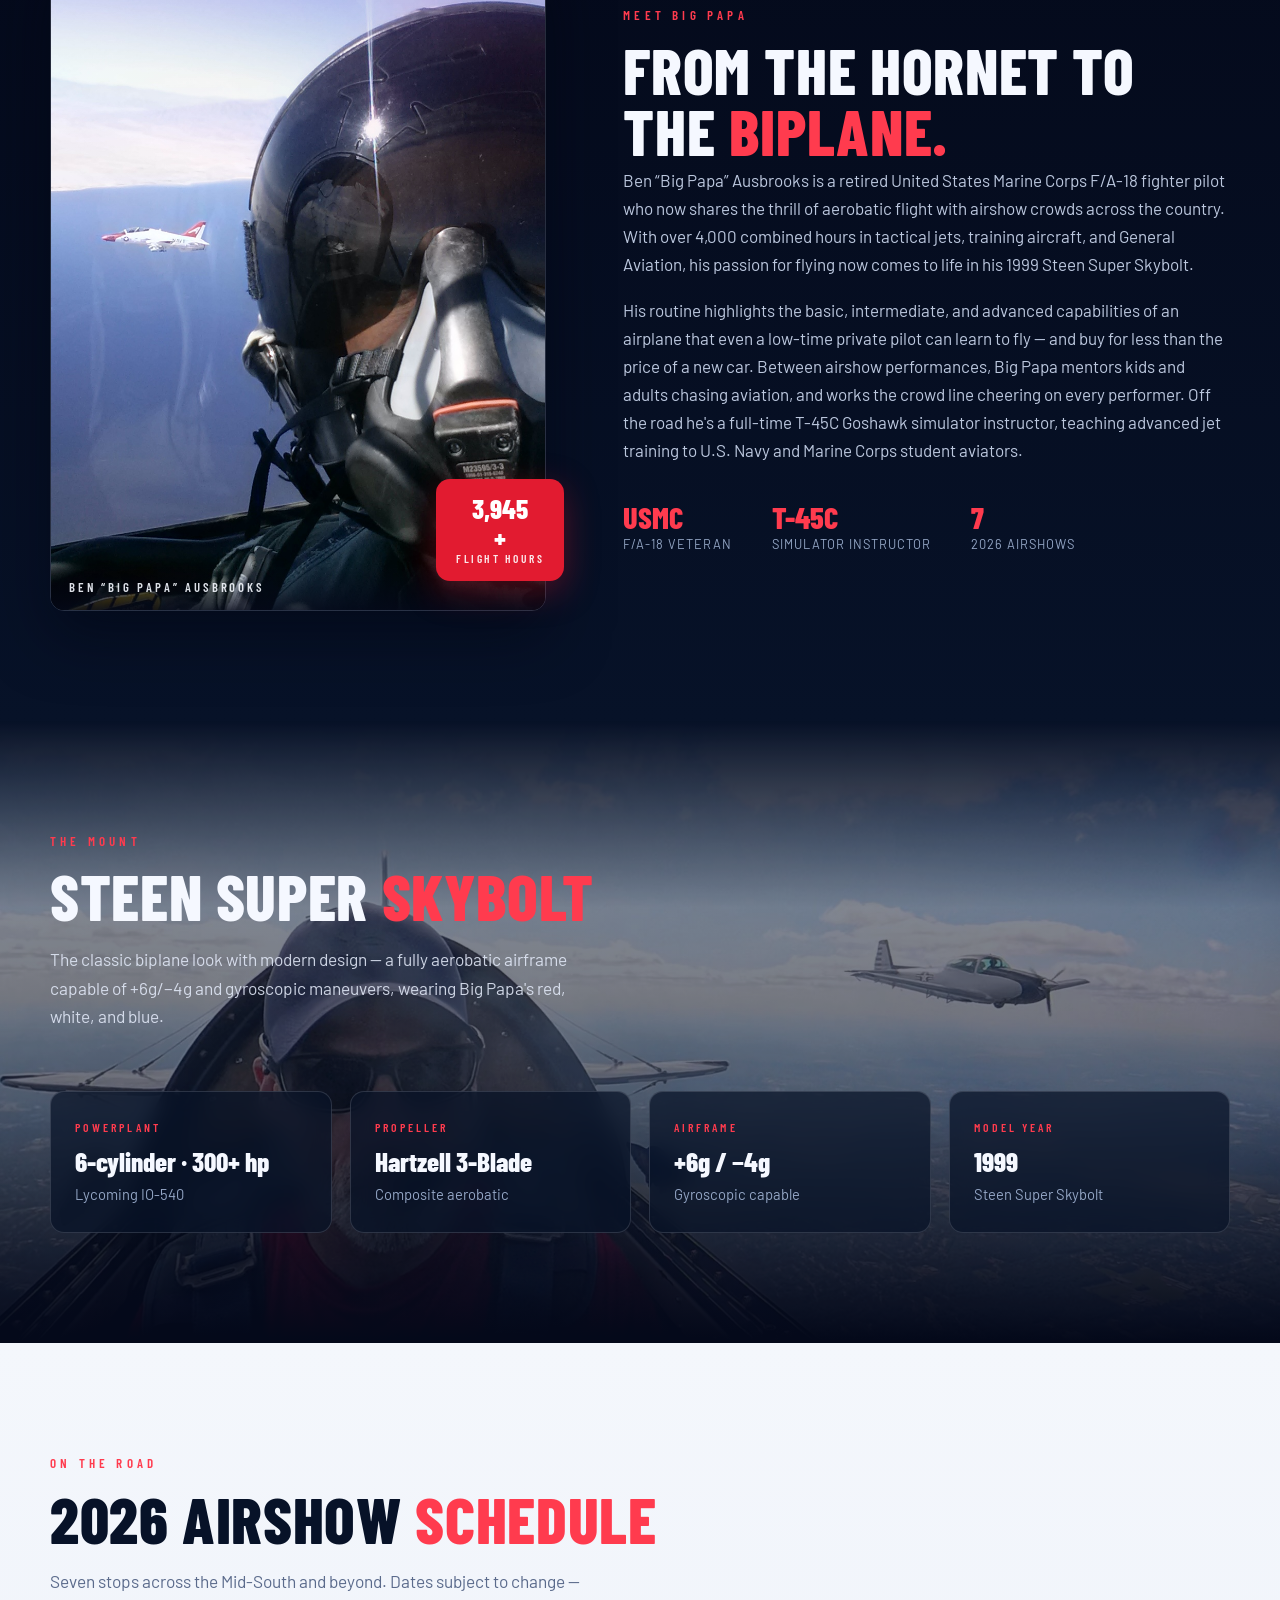
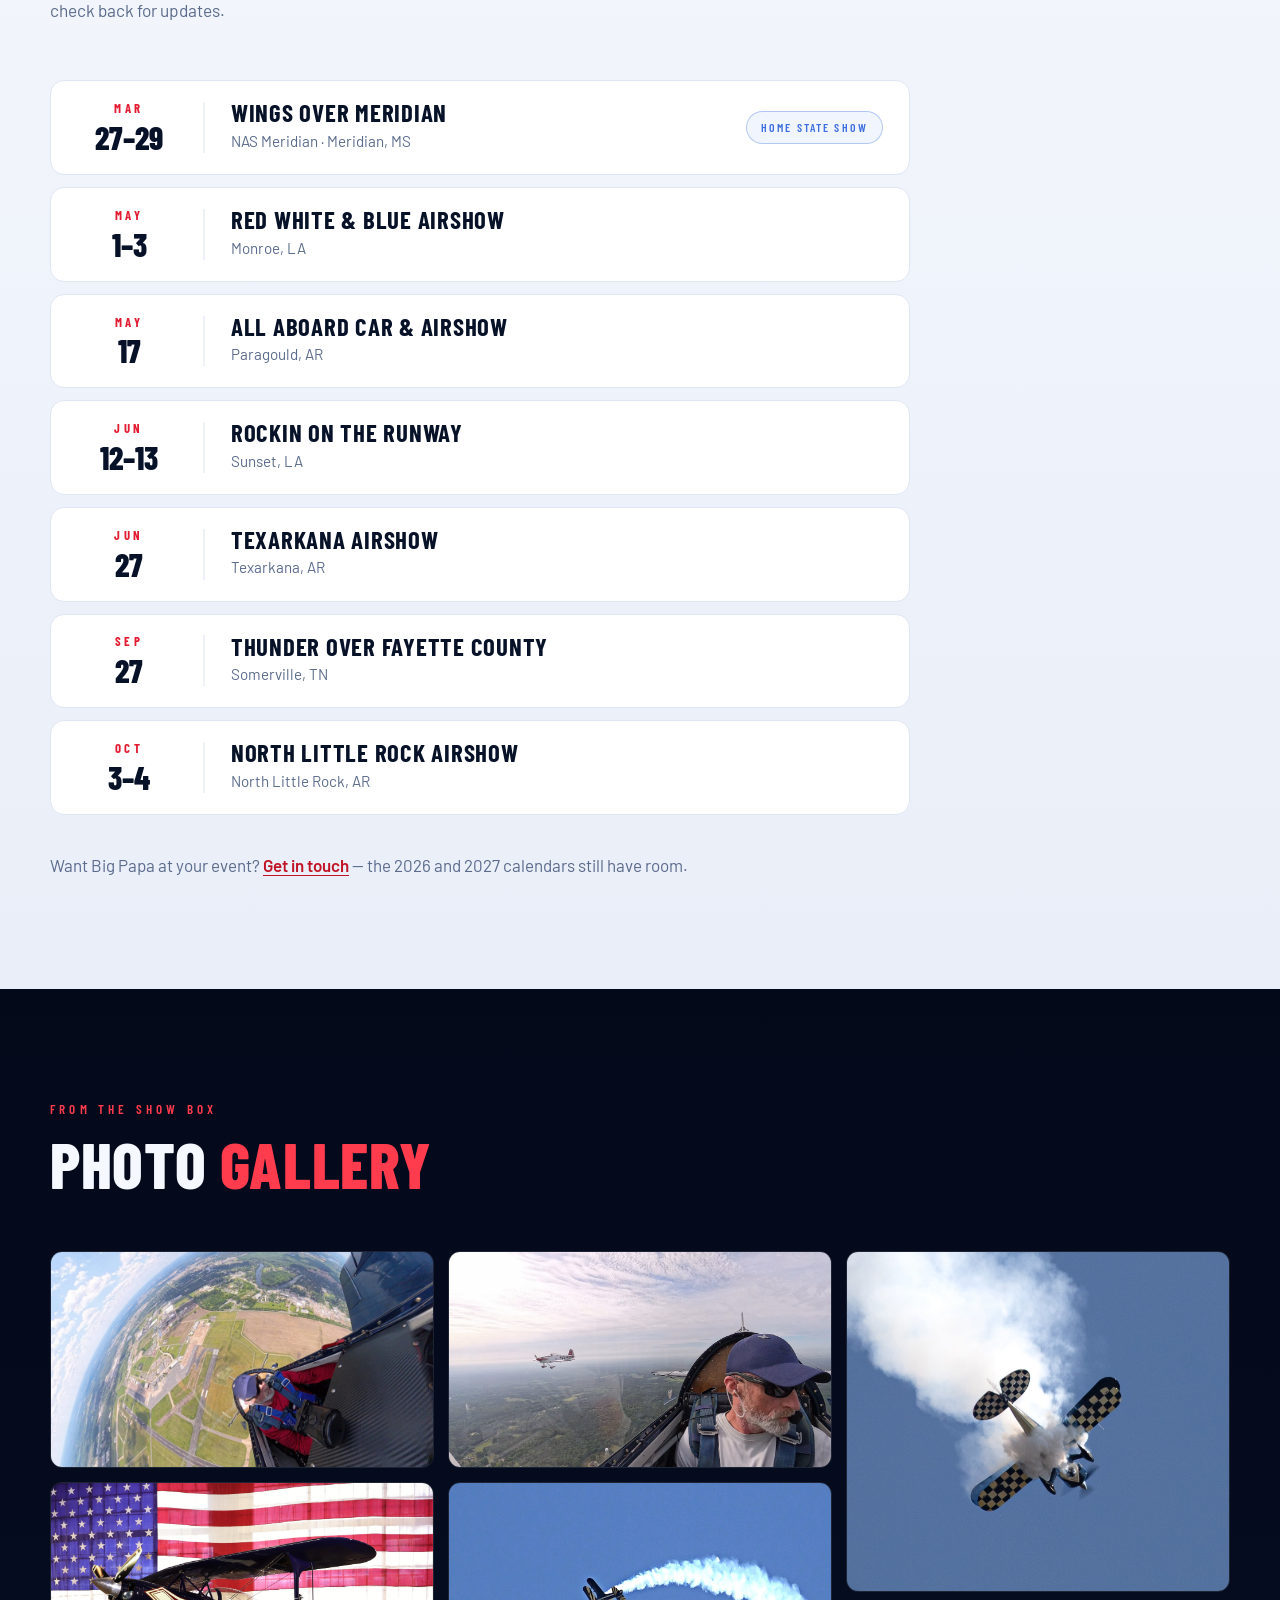
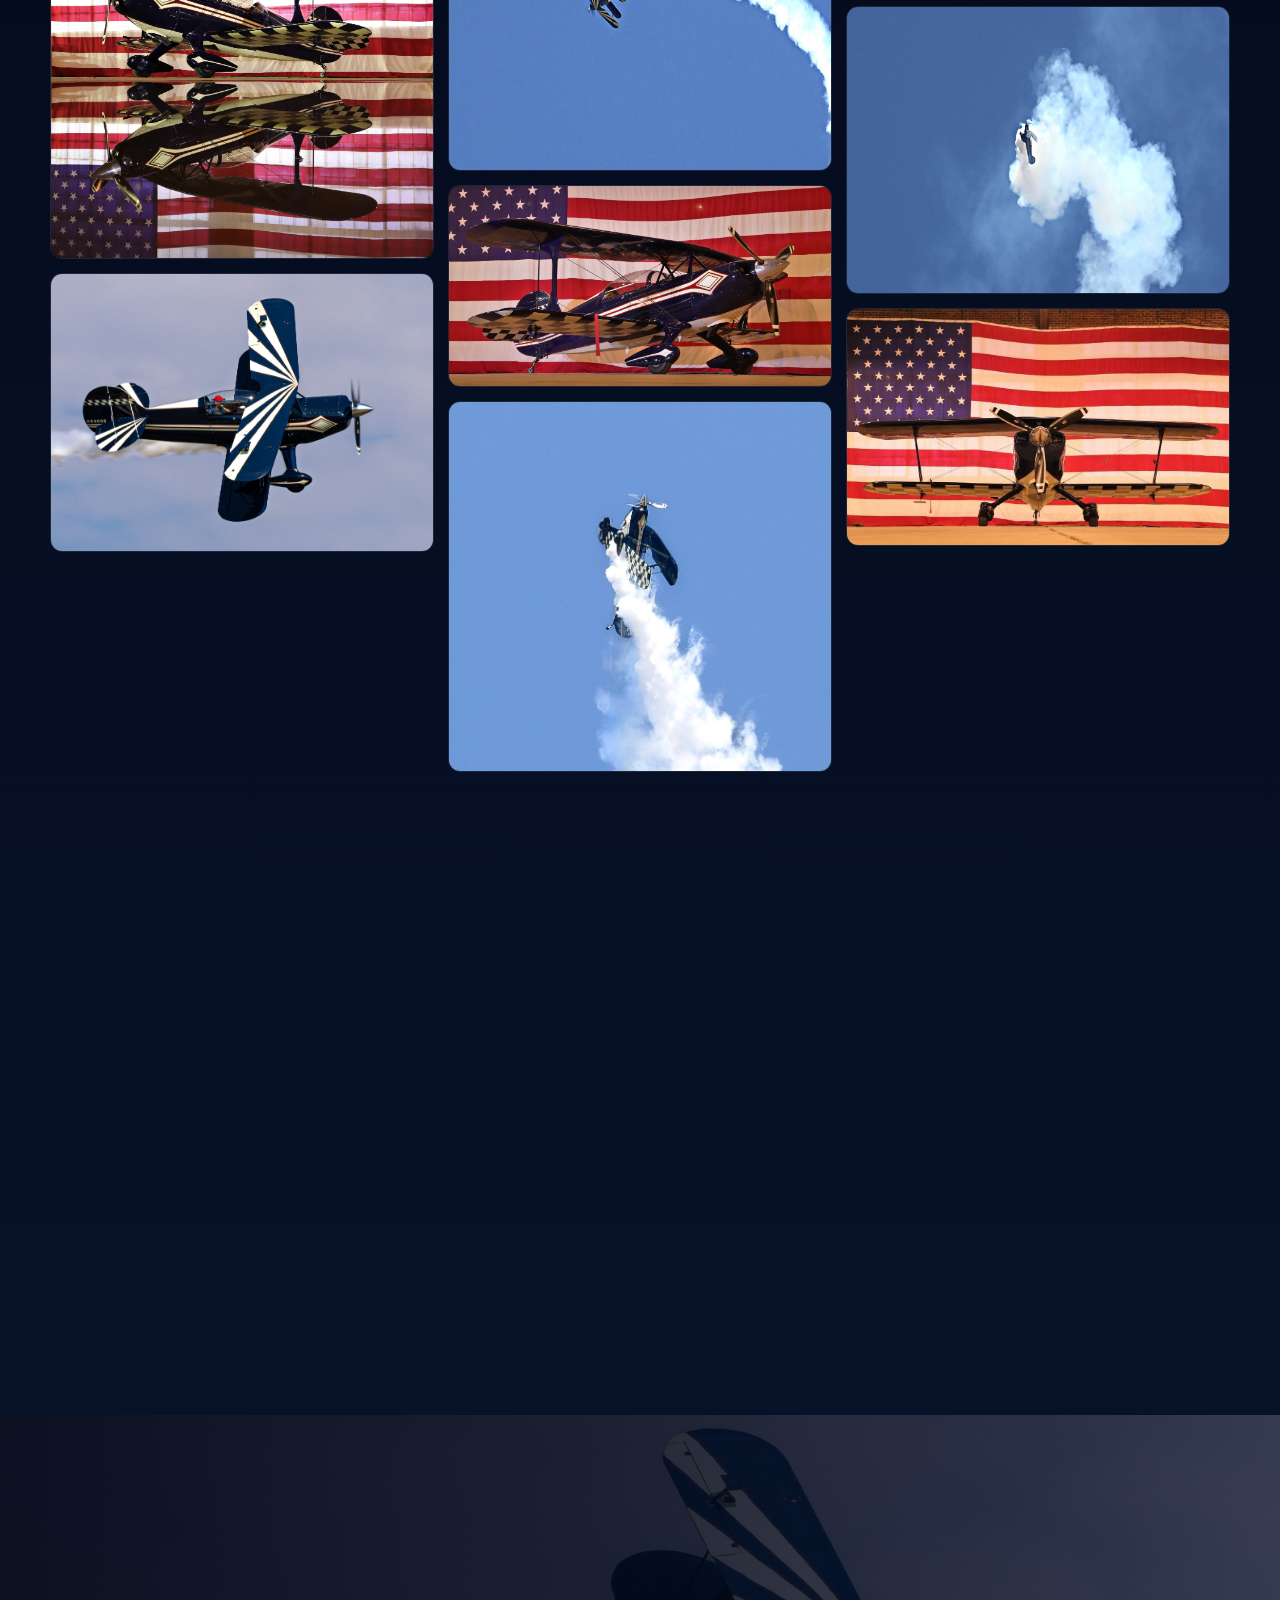
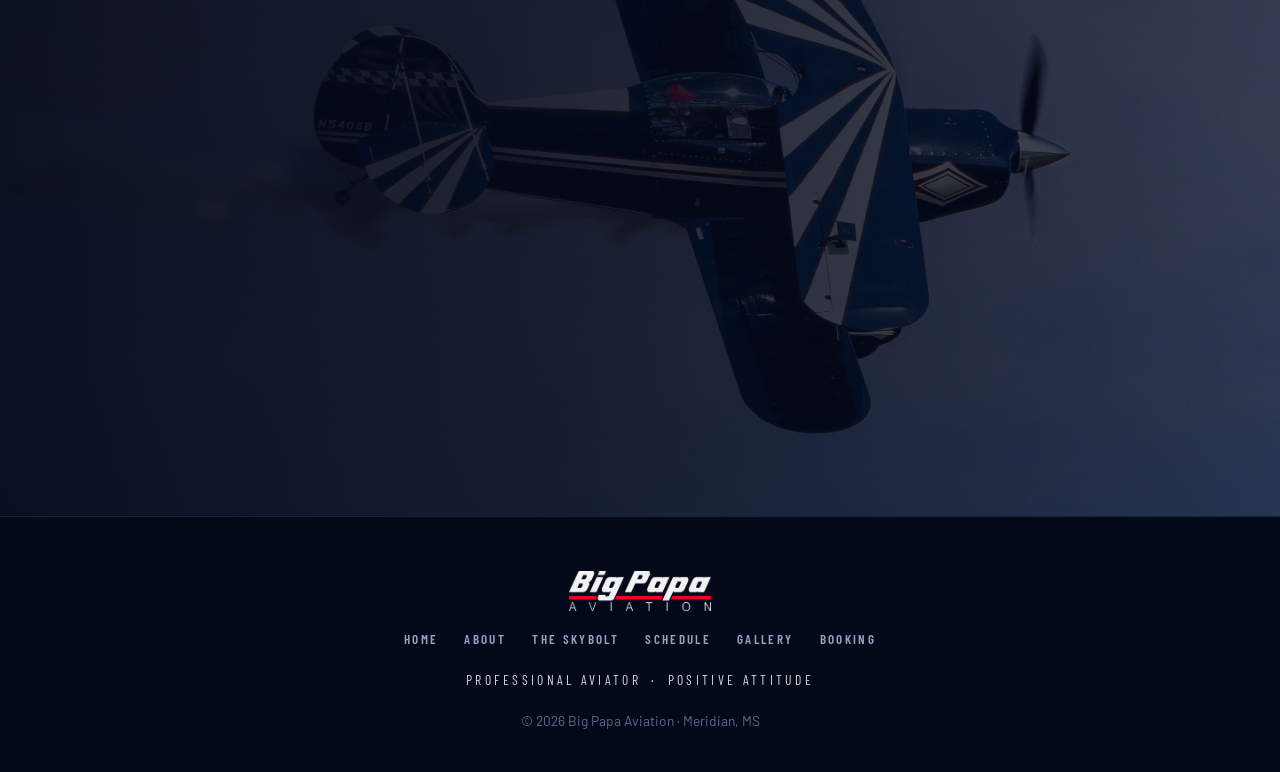
==== commit 945980bb: "Friend feedback round 1: USMC emblem on hero tagline, nav 'The Pilot', copy + spec tweaks" ====
--- a/index.html
+++ b/index.html
@@ -30,7 +30,7 @@
       </a>
       <nav class="nav__links" id="navLinks" aria-label="Page sections">
         <a href="#home" class="nav__link is-active">Home</a>
-        <a href="#about" class="nav__link">About</a>
+        <a href="#about" class="nav__link">The Pilot</a>
         <a href="#aircraft" class="nav__link">The Skybolt</a>
         <a href="#schedule" class="nav__link">Schedule</a>
         <a href="#gallery" class="nav__link">Gallery</a>
@@ -58,8 +58,8 @@
           <span class="hero__title-bottom">Airshows</span>
         </h1>
         <p class="hero__tag reveal" data-delay="2">
-          <span class="hero__flag" aria-hidden="true"></span>
           Professional Aviator&ensp;·&ensp;Positive Attitude&ensp;·&ensp;Retired Marine Corps F/A-18 Pilot
+          <img class="hero__usmc" src="assets/img/USMC_circle.png" alt="United States Marine Corps emblem" />
         </p>
         <div class="hero__cta reveal" data-delay="3">
           <a href="#schedule" class="btn btn--primary btn--lg">2026 Schedule</a>
@@ -139,15 +139,14 @@
           </p>
           <p class="reveal" data-delay="3">
             His routine highlights the basic, intermediate, and advanced capabilities of an airplane that even
-            a low-time private pilot can learn to fly — and buy for less than the price of a new car. Between
-            shows, Big Papa mentors kids and adults chasing aviation, and works the crowd line cheering on
+            a low-time private pilot can learn to fly — and buy for less than the price of a new car. Between airshow
+            performances, Big Papa mentors kids and adults chasing aviation, and works the crowd line cheering on
             every performer. Off the road he's a full-time T-45C Goshawk simulator instructor, teaching
             advanced jet training to U.S. Navy and Marine Corps student aviators.
           </p>
           <div class="about__stats reveal" data-delay="4">
             <div class="stat"><strong>USMC</strong><span>F/A-18 veteran</span></div>
             <div class="stat"><strong>T-45C</strong><span>Simulator instructor</span></div>
-            <div class="stat"><strong>+6/−4g</strong><span>Fully aerobatic</span></div>
             <div class="stat"><strong>7</strong><span>2026 airshows</span></div>
           </div>
         </div>
@@ -171,8 +170,8 @@
         <div class="aircraft__specs">
           <div class="spec reveal">
             <span class="spec__label">Powerplant</span>
-            <strong class="spec__value">Lycoming IO-540</strong>
-            <span class="spec__note">6-cylinder · 300 hp</span>
+            <strong class="spec__value">6-cylinder · 300+ hp</strong>
+            <span class="spec__note">Lycoming IO-540</span>
           </div>
           <div class="spec reveal" data-delay="1">
             <span class="spec__label">Propeller</span>
--- a/styles.css
+++ b/styles.css
@@ -314,12 +314,10 @@
   gap: 16px;
   flex-wrap: wrap;
 }
-.hero__flag {
-  height: 12px;
-  flex: 0 0 46px;
-  border-radius: 3px;
-  background: linear-gradient(180deg,
-    var(--red-600) 0 33.3%, var(--white) 33.3% 66.6%, #2148b0 66.6% 100%);
+.hero__usmc {
+  height: clamp(30px, 4.5vw, 42px);
+  width: auto;
+  flex: 0 0 auto;
 }
 .hero__cta { margin-top: 44px; display: flex; gap: 16px; flex-wrap: wrap; }
 
@@ -491,7 +489,7 @@
 .about__stats {
   margin-top: 38px;
   display: grid;
-  grid-template-columns: repeat(4, auto);
+  grid-template-columns: repeat(3, auto);
   gap: 12px 40px;
   justify-content: start;
 }
@@ -872,7 +870,7 @@
   .masonry { columns: 1; }
   .aircraft__specs { grid-template-columns: 1fr 1fr; gap: 12px; }
   .spec { padding: 20px 18px; }
-  .spec__value { font-size: 1.35rem; }
+  .spec__value { font-size: 1.2rem; }
   .lightbox { padding: 20px; }
   .lightbox__nav--prev { left: 10px; }
   .lightbox__nav--next { right: 10px; }
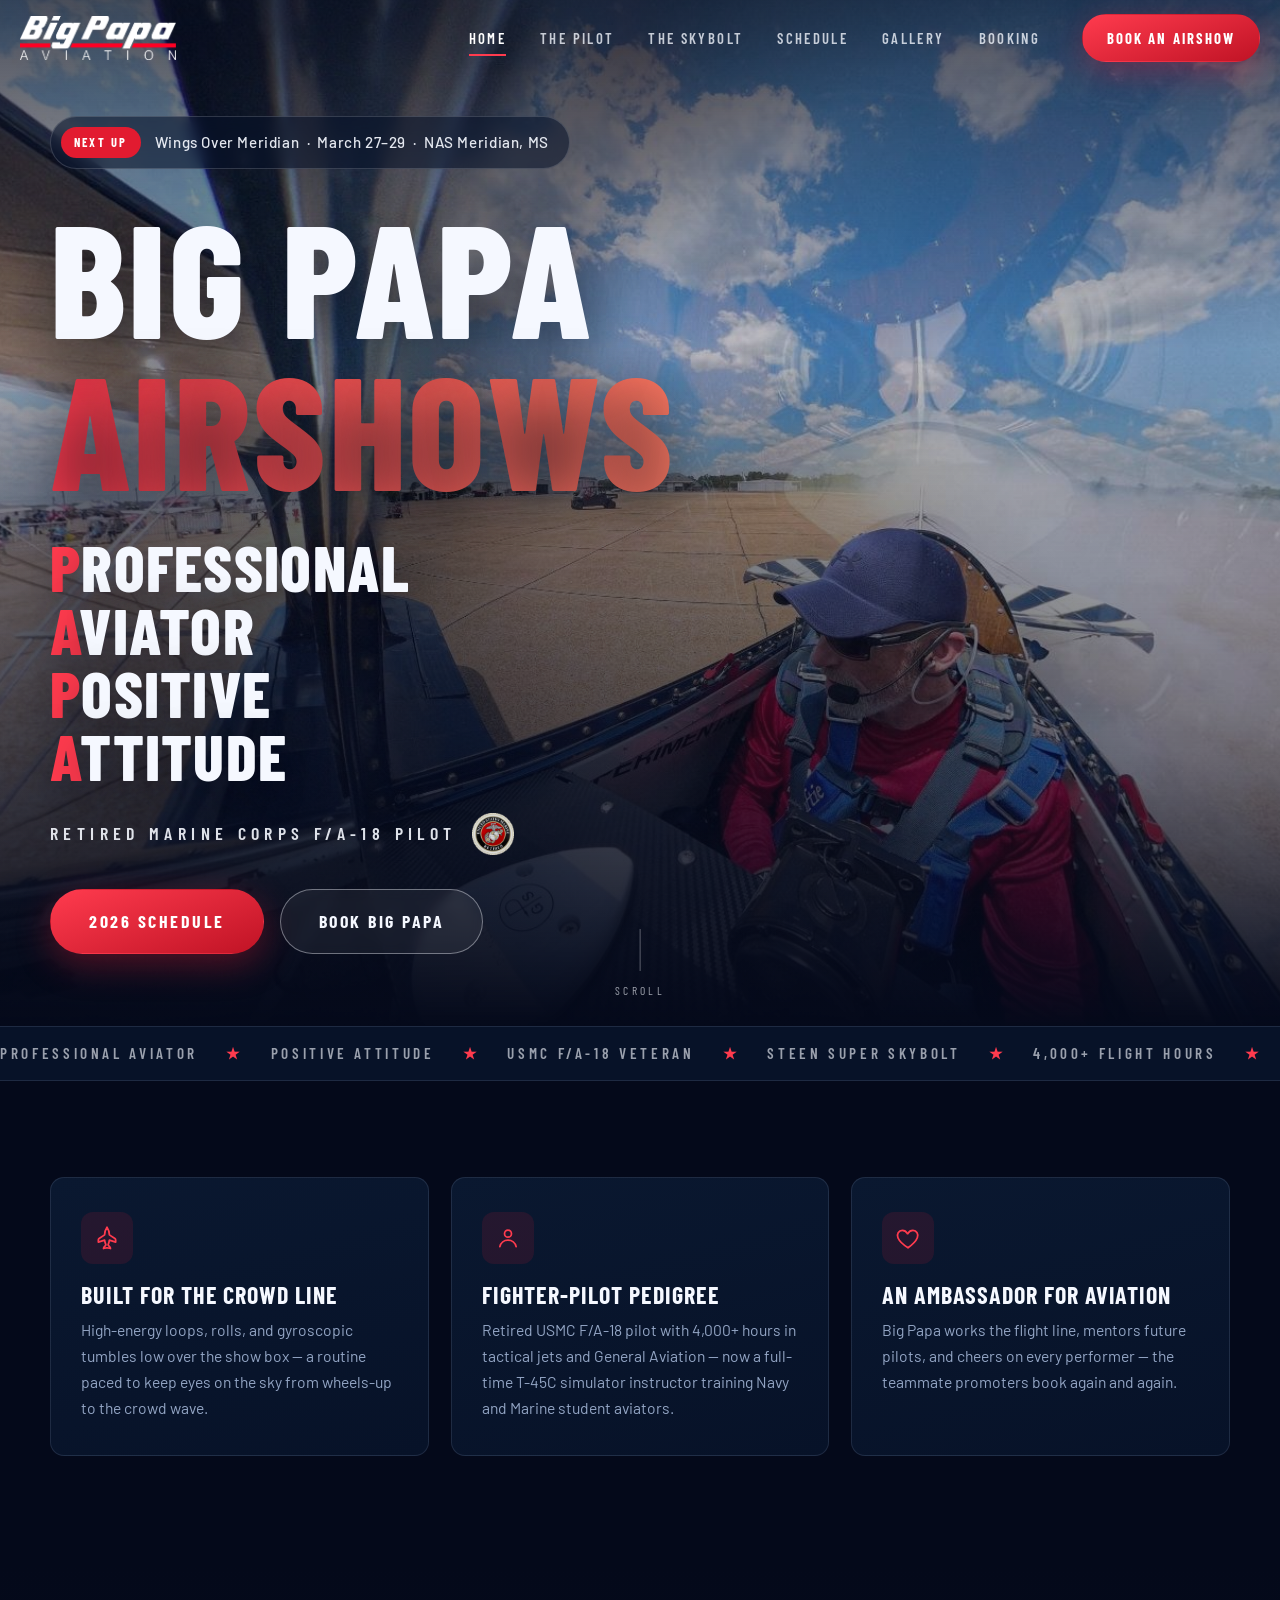
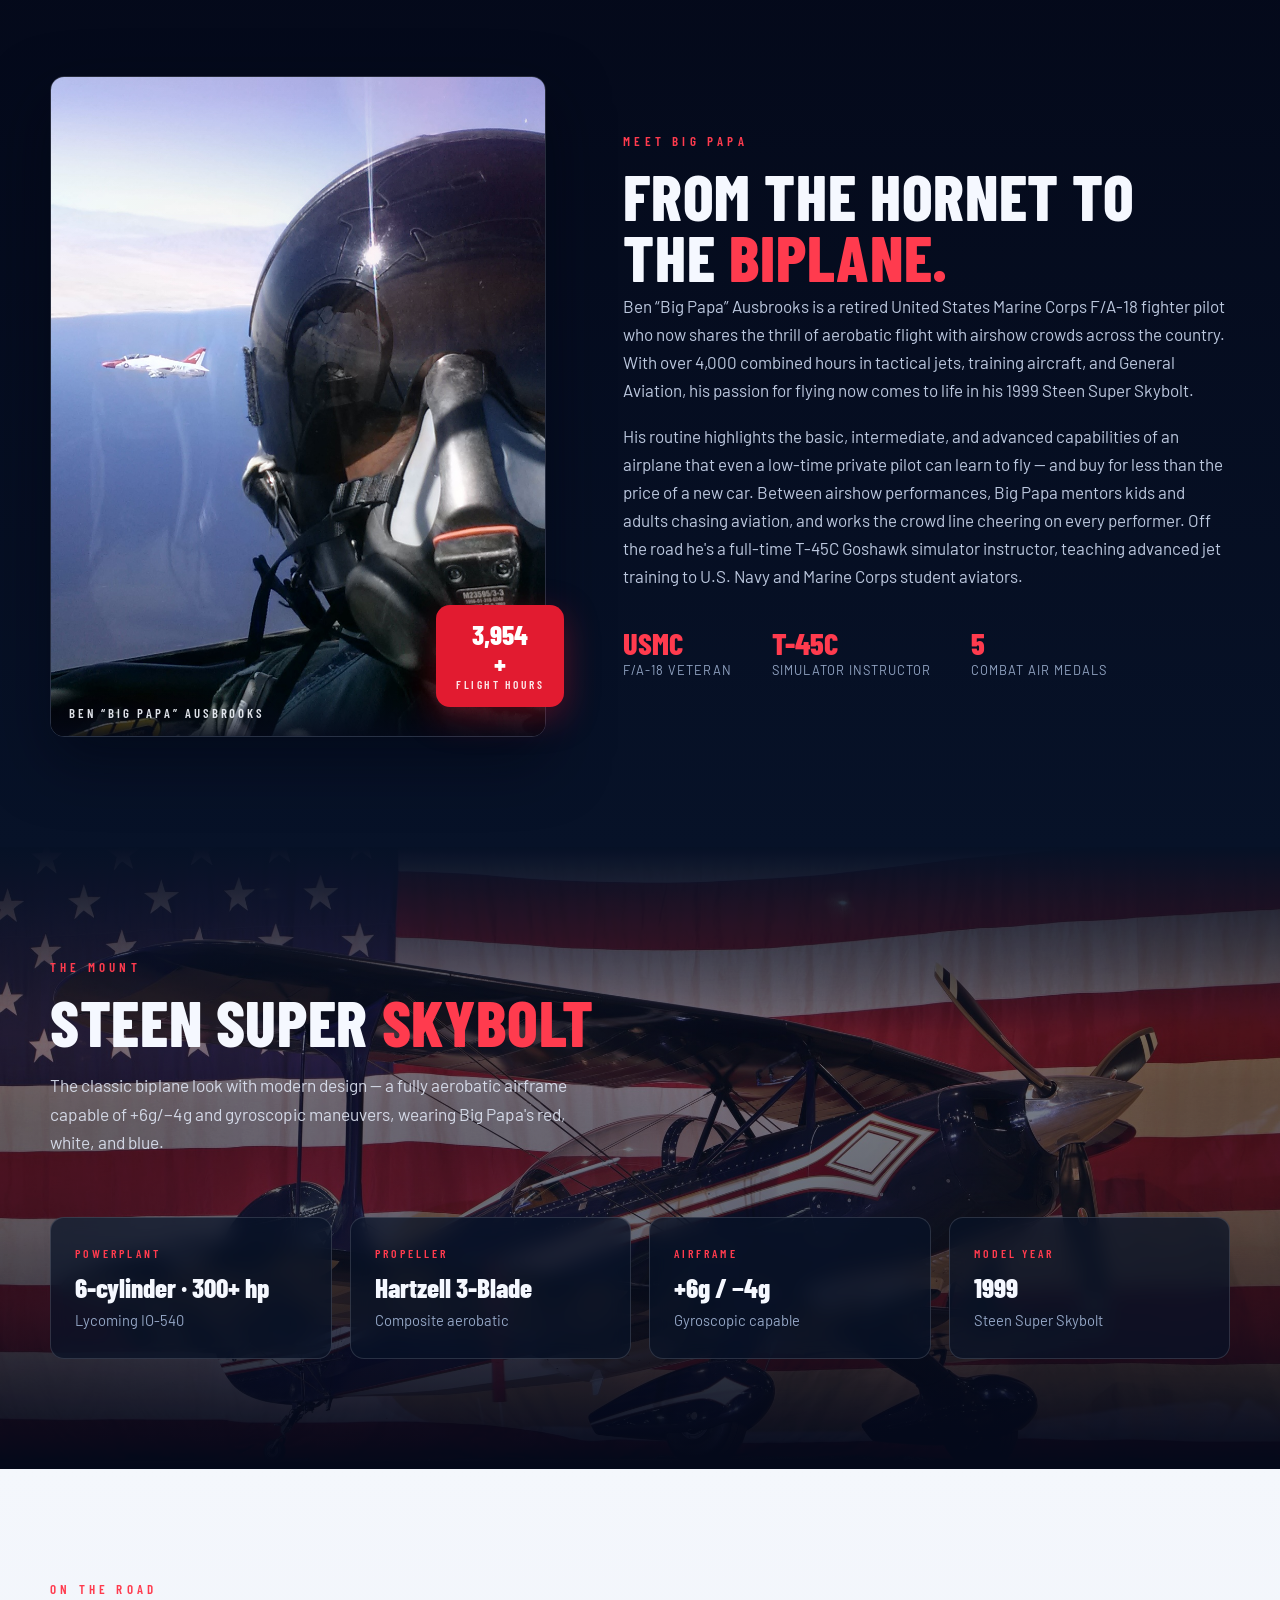
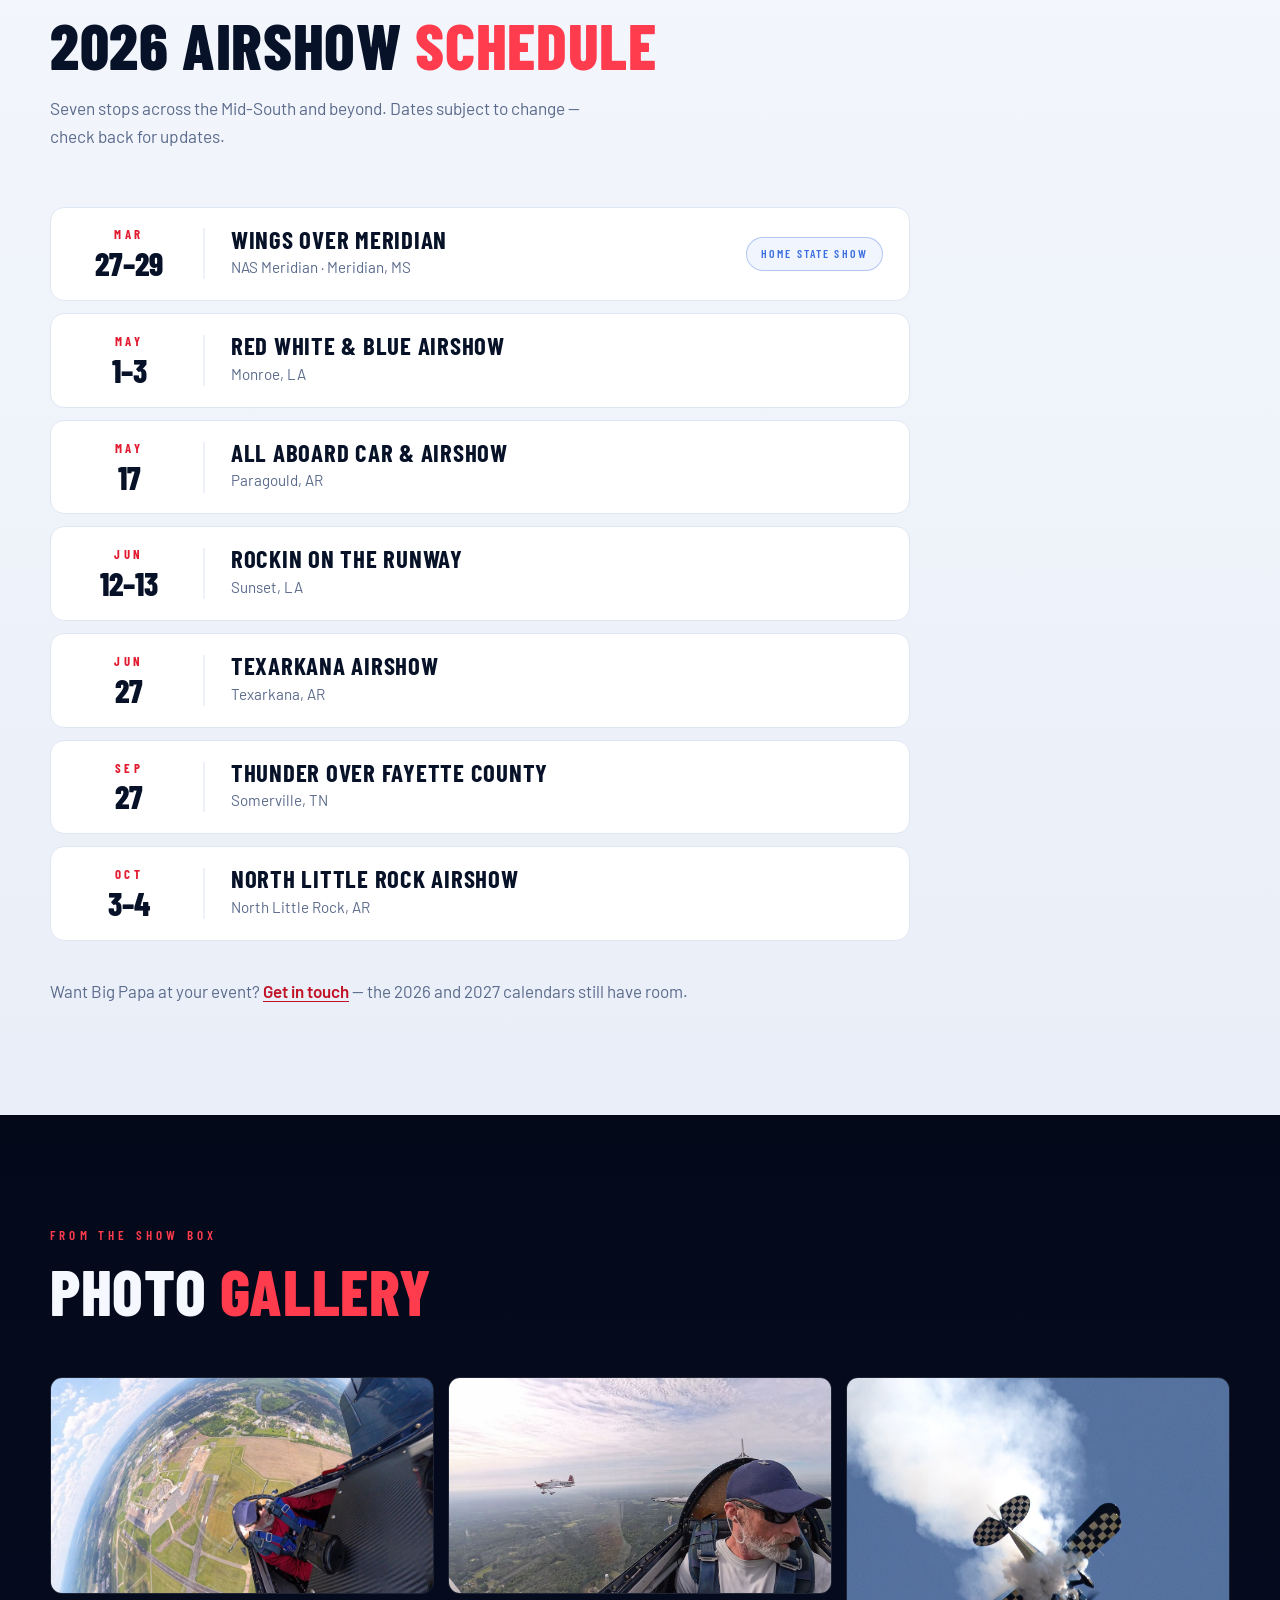
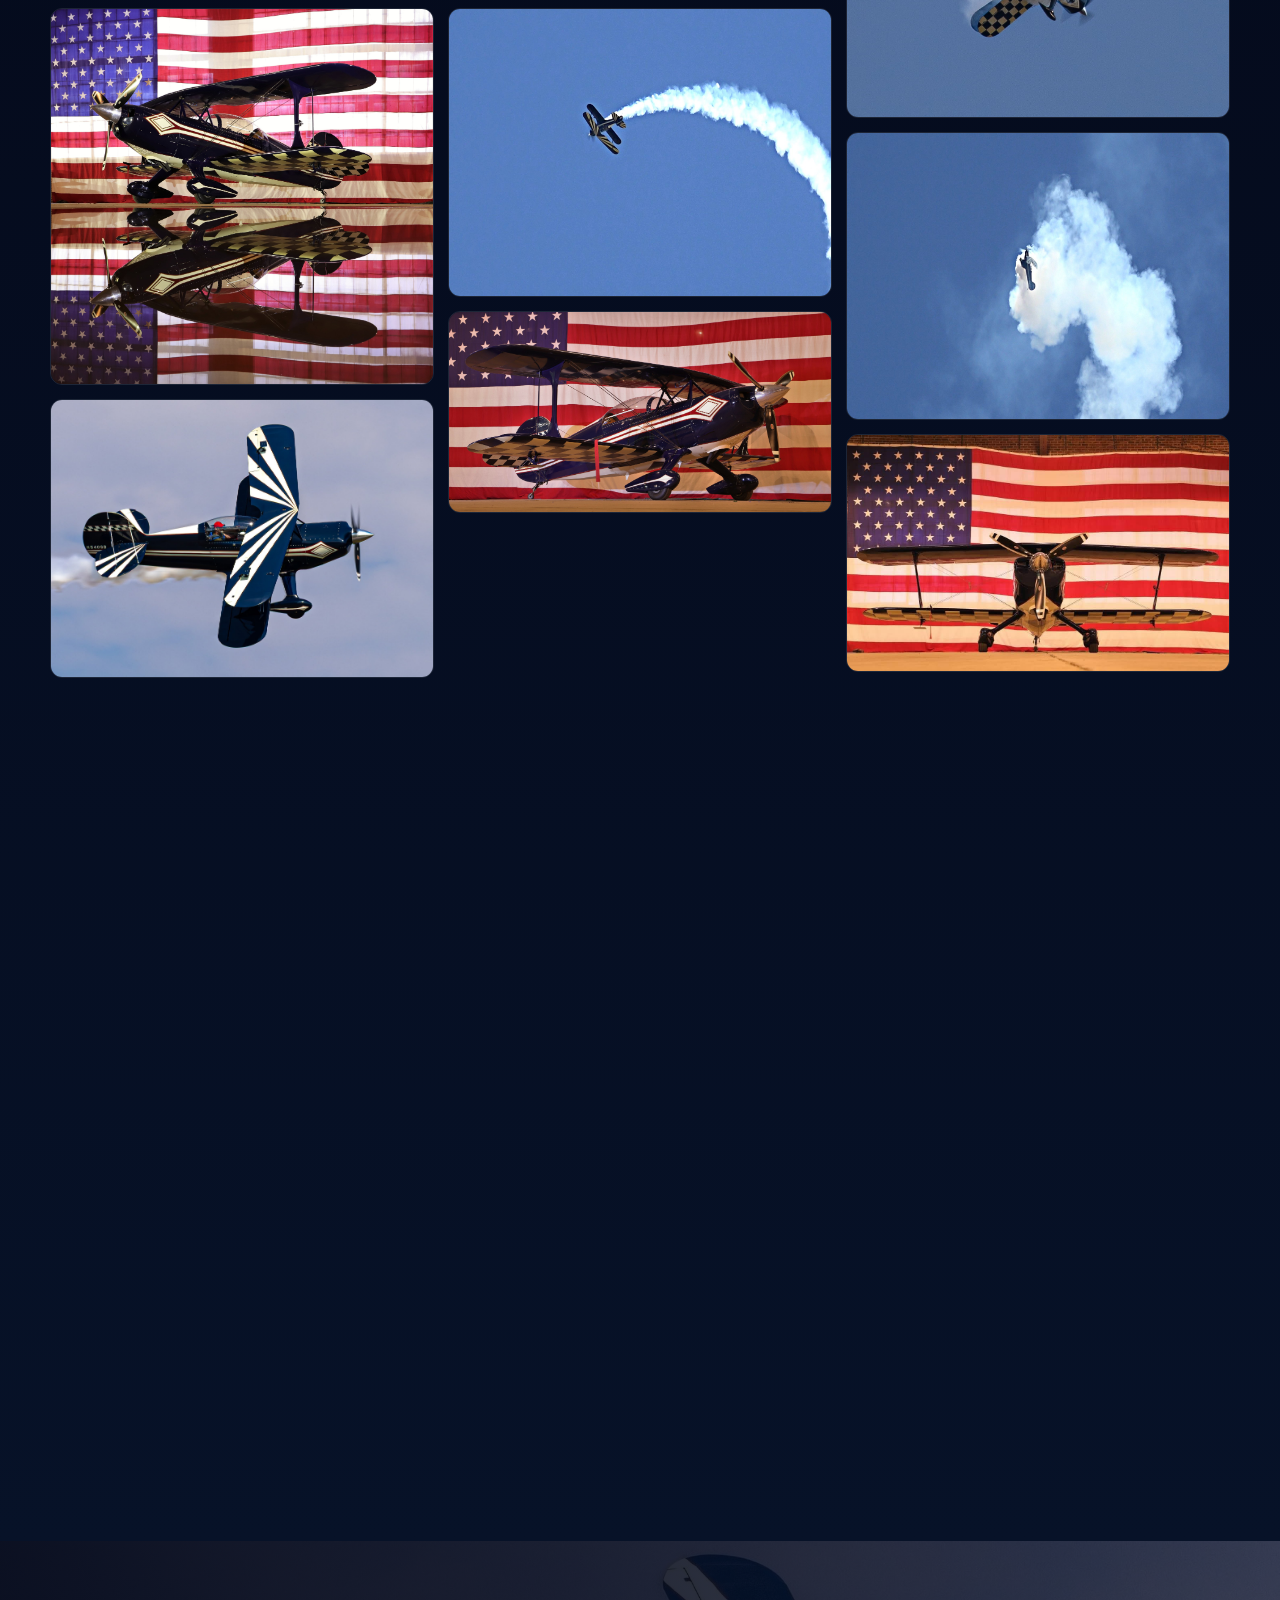
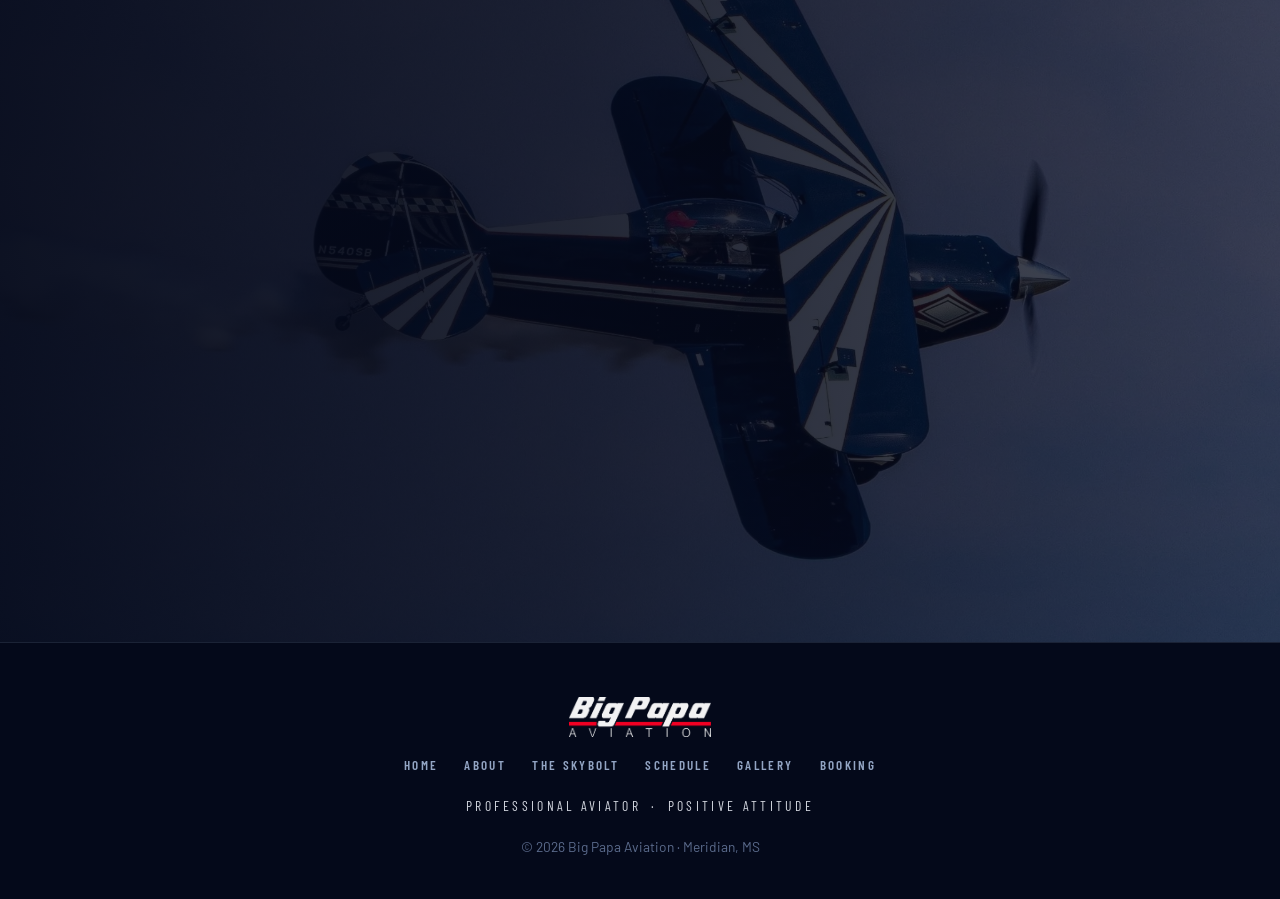
==== commit 802b1eab: "Hero acrostic P.A.P.A. stack; stats: 5 Combat Air Medals" ====
--- a/index.html
+++ b/index.html
@@ -57,8 +57,14 @@
           <span class="hero__title-top">Big Papa</span>
           <span class="hero__title-bottom">Airshows</span>
         </h1>
-        <p class="hero__tag reveal" data-delay="2">
-          Professional Aviator&ensp;·&ensp;Positive Attitude&ensp;·&ensp;Retired Marine Corps F/A-18 Pilot
+        <div class="hero__acrostic reveal" data-delay="2" aria-label="Professional Aviator Positive Attitude">
+          <span aria-hidden="true"><b>P</b>rofessional</span>
+          <span aria-hidden="true"><b>A</b>viator</span>
+          <span aria-hidden="true"><b>P</b>ositive</span>
+          <span aria-hidden="true"><b>A</b>ttitude</span>
+        </div>
+        <p class="hero__tag reveal" data-delay="3">
+          Retired Marine Corps F/A-18 Pilot
           <img class="hero__usmc" src="assets/img/USMC_circle.png" alt="United States Marine Corps emblem" />
         </p>
         <div class="hero__cta reveal" data-delay="3">
@@ -147,7 +153,7 @@
           <div class="about__stats reveal" data-delay="4">
             <div class="stat"><strong>USMC</strong><span>F/A-18 veteran</span></div>
             <div class="stat"><strong>T-45C</strong><span>Simulator instructor</span></div>
-            <div class="stat"><strong>7</strong><span>2026 airshows</span></div>
+            <div class="stat"><strong>5</strong><span>Combat Air Medals</span></div>
           </div>
         </div>
       </div>
--- a/styles.css
+++ b/styles.css
@@ -301,6 +301,21 @@
   color: transparent;
   padding-bottom: 0.08em;
 }
+.hero__acrostic {
+  margin-top: 22px;
+  display: flex;
+  flex-direction: column;
+  align-items: flex-start;
+  gap: 4px;
+  font-family: var(--font-display);
+  font-weight: 800;
+  text-transform: uppercase;
+  font-size: clamp(1.9rem, 6.25vw, 5.25rem);
+  line-height: 0.95;
+  letter-spacing: 0.02em;
+  text-shadow: 0 14px 44px rgba(2, 6, 18, 0.55);
+}
+.hero__acrostic b { color: var(--red-500); font-weight: inherit; }
 .hero__tag {
   margin-top: 26px;
   font-family: var(--font-display);
@@ -513,7 +528,7 @@
 .aircraft__bg {
   position: absolute;
   inset: 0;
-  background: url("assets/img/skybolt-navion-rtb.jpg") center 30% / cover no-repeat;
+  background: url("assets/img/gallery-4579a.jpg") center 30% / cover no-repeat;
   opacity: 0.9;
 }
 .aircraft__bg::after {
@@ -820,6 +835,13 @@
 .reveal[data-delay="3"] { --d: 3; }
 .reveal[data-delay="4"] { --d: 4; }
 .reveal.is-visible { opacity: 1; transform: none; }
+
+/* Short desktop viewports: keep the stacked hero inside the fold */
+@media (min-width: 861px) and (max-height: 950px) {
+  .hero__content { padding-bottom: 72px; }
+  .hero__acrostic { font-size: clamp(1.9rem, 5vw, 4.2rem); gap: 2px; }
+  .hero__cta { margin-top: 34px; }
+}
 
 /* ---------- Responsive ---------- */
 @media (max-width: 1024px) {
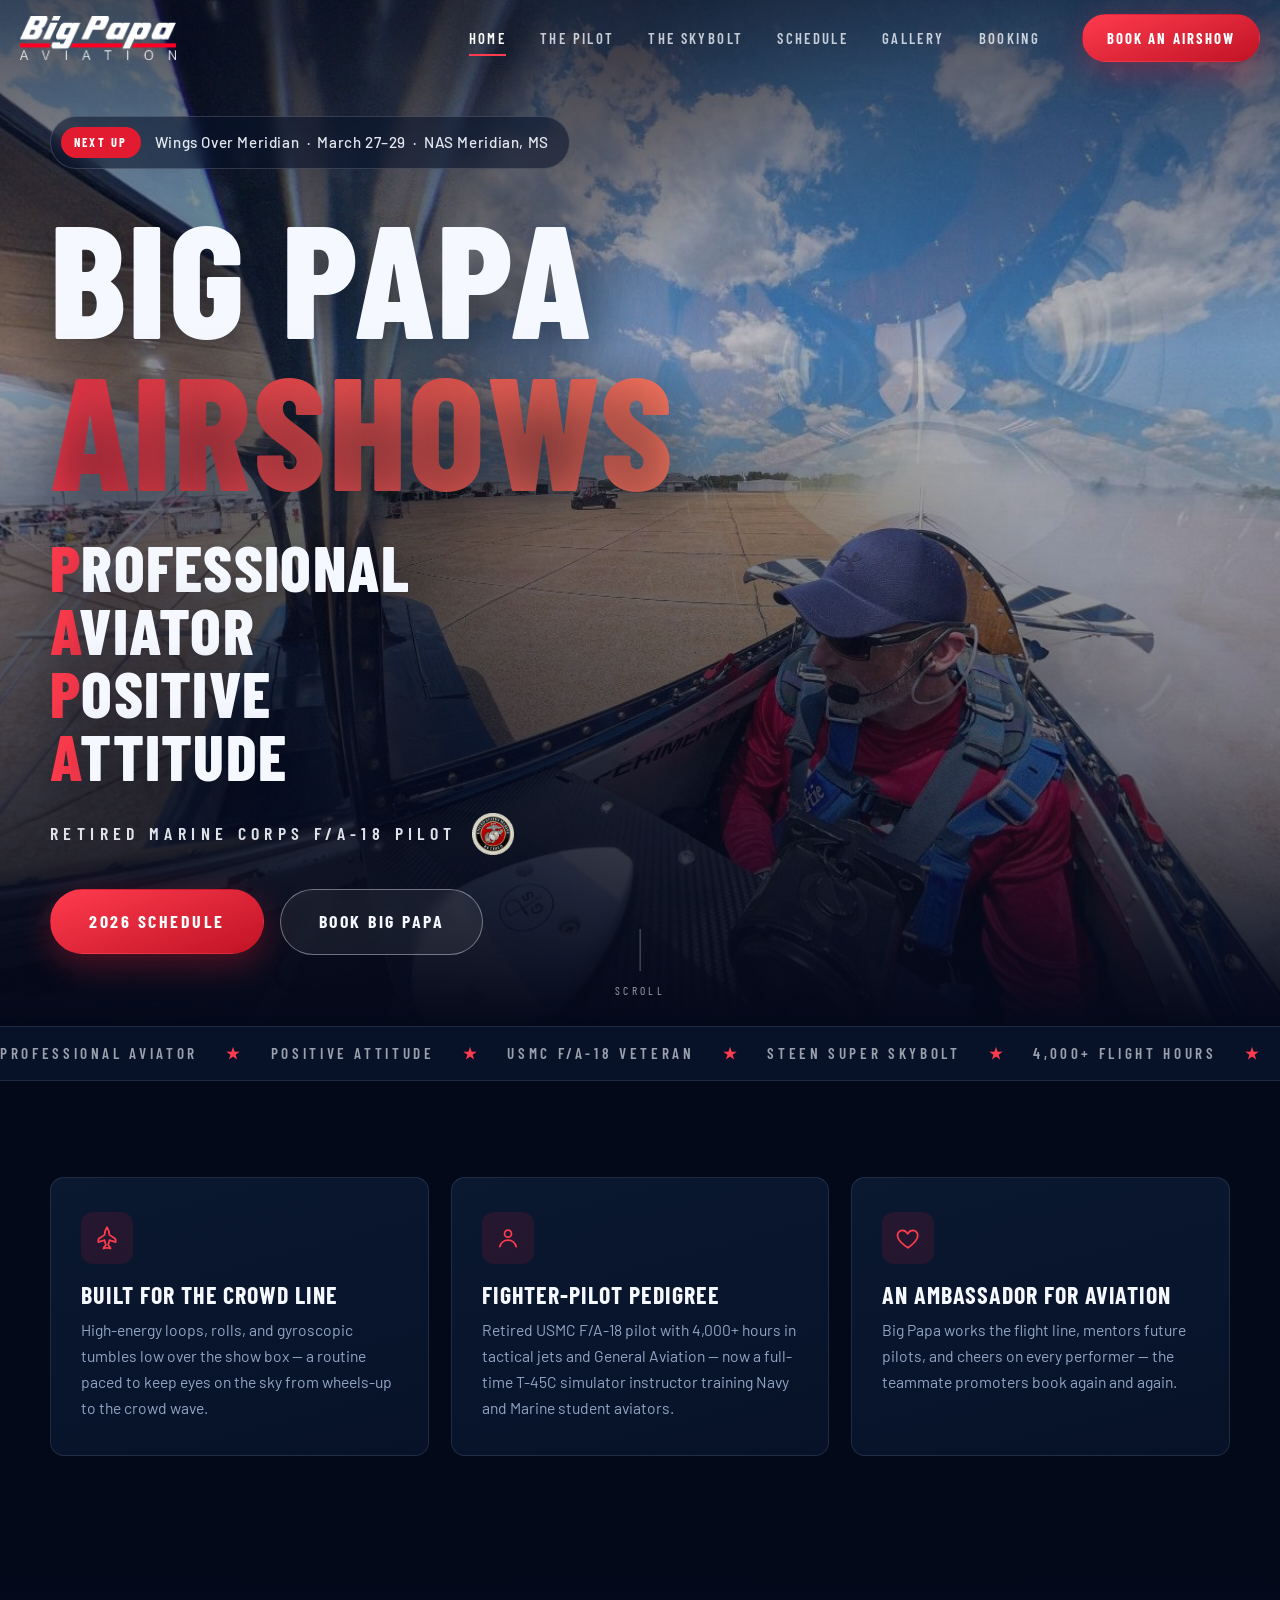
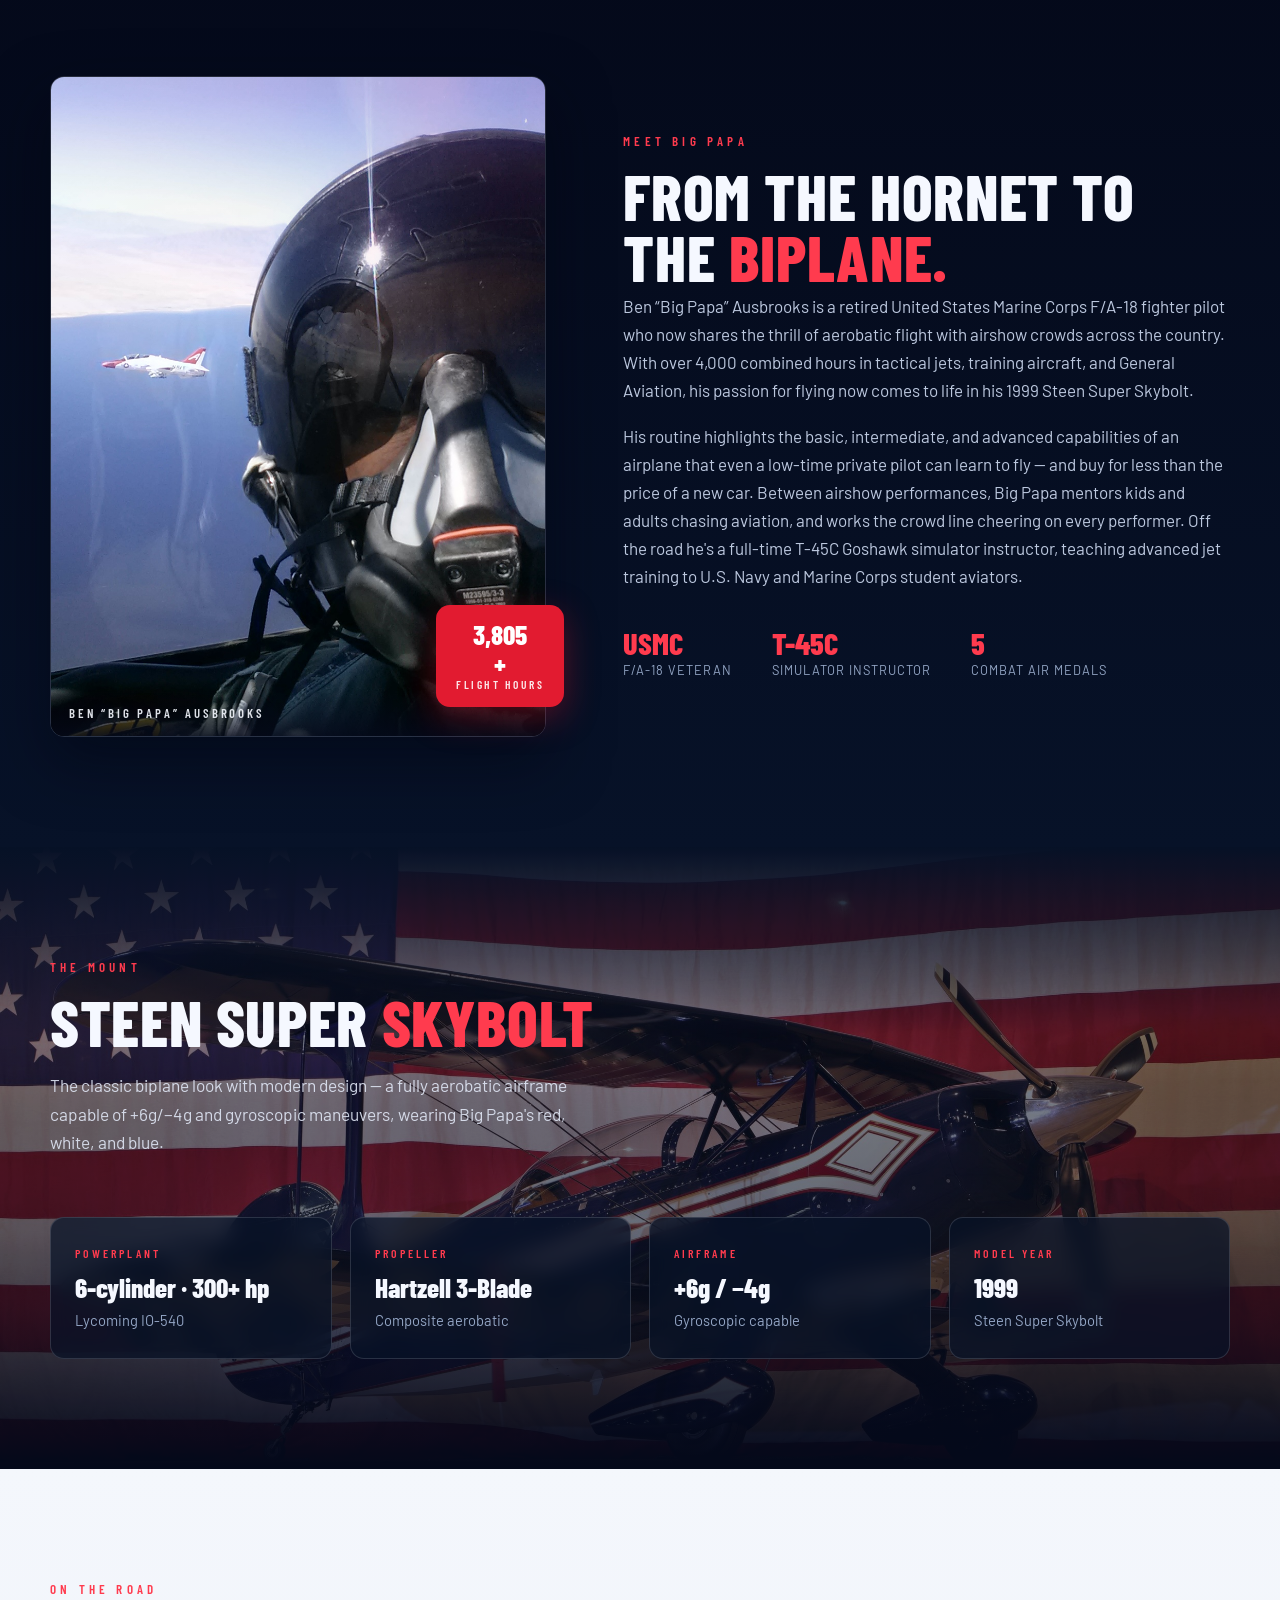
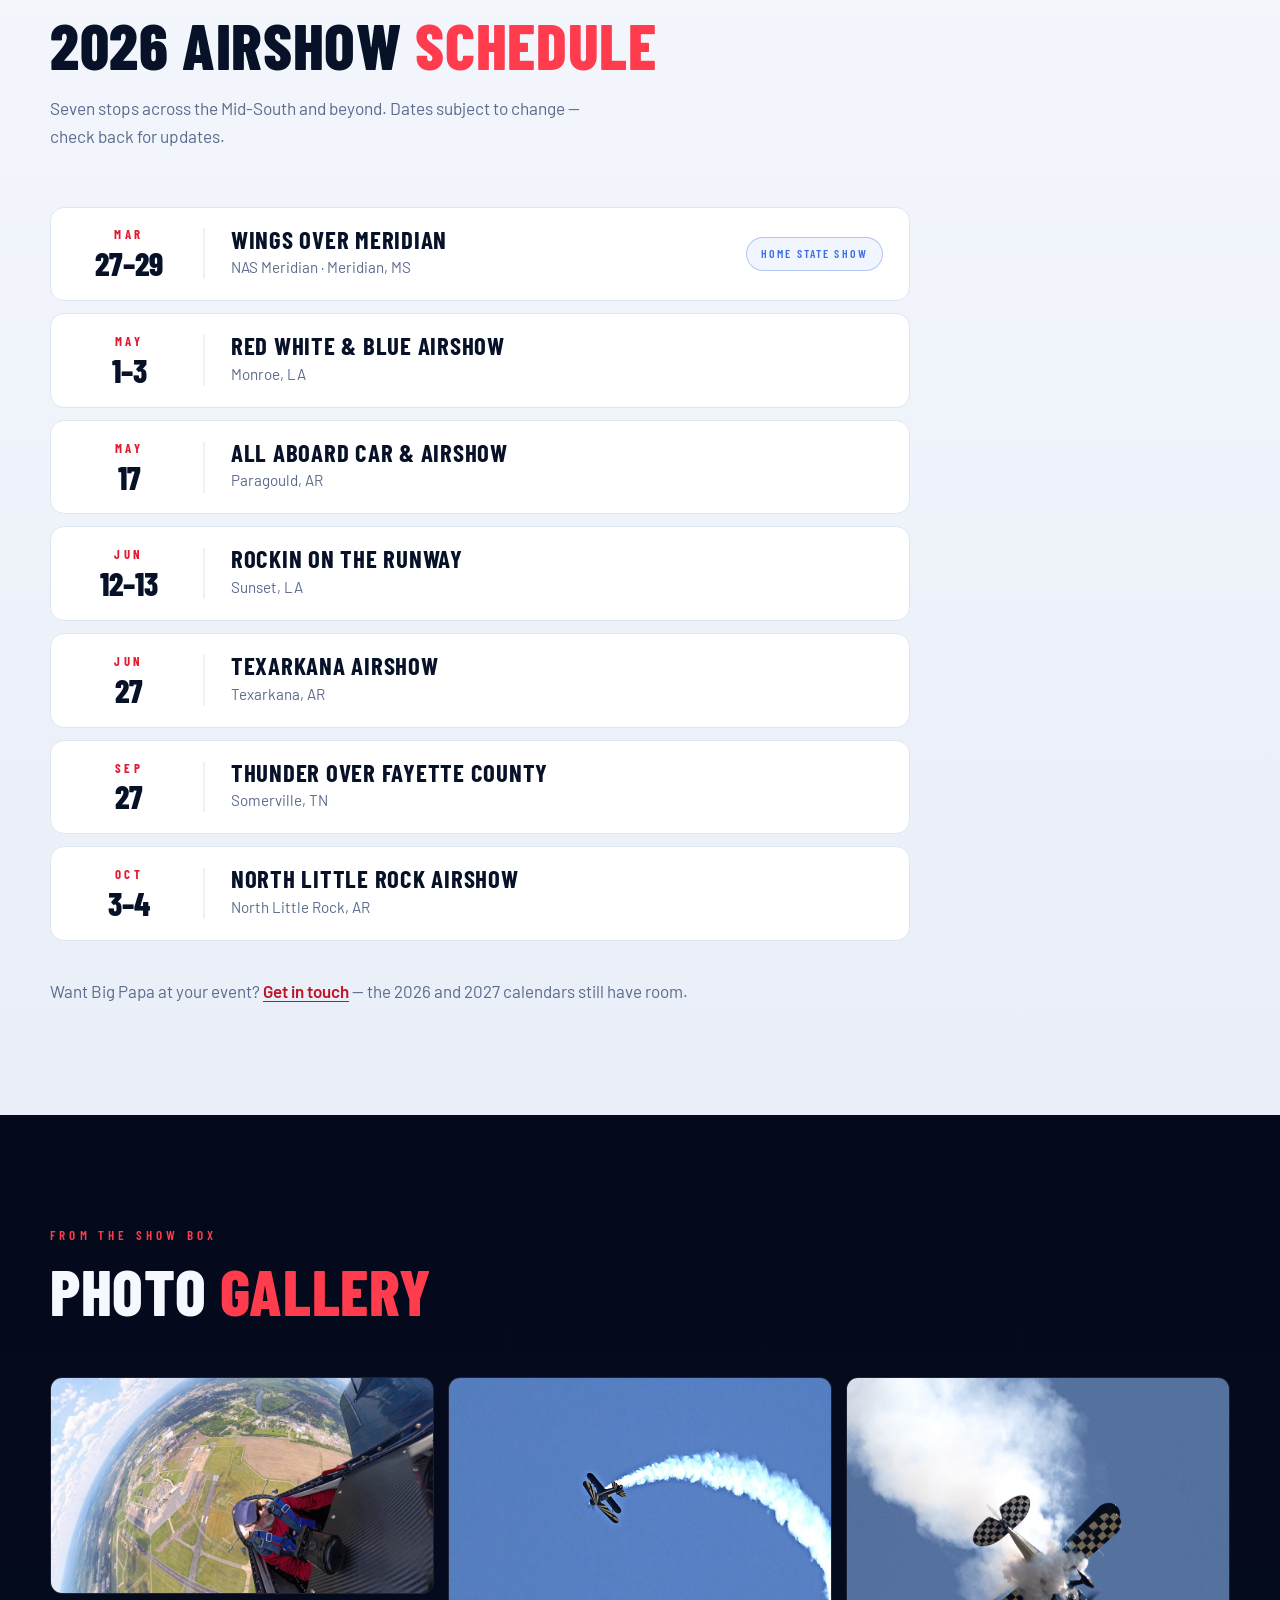
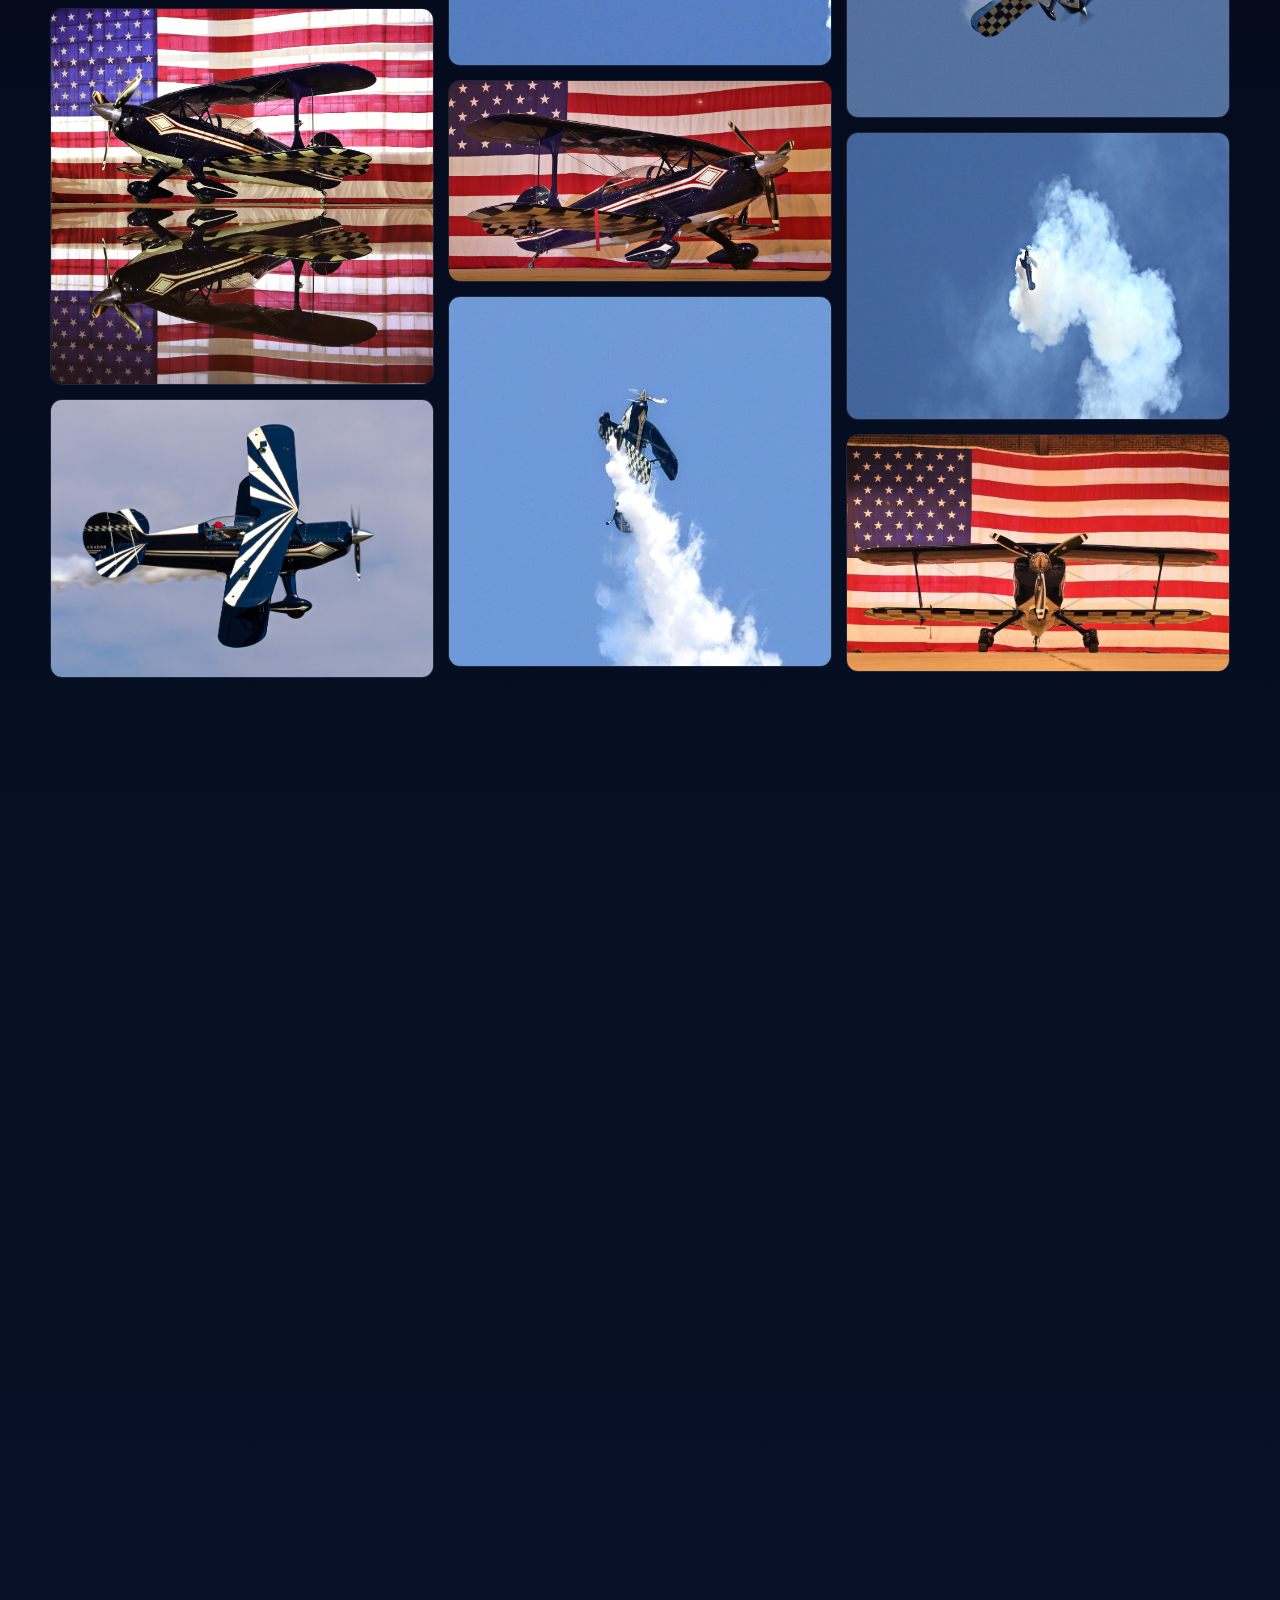
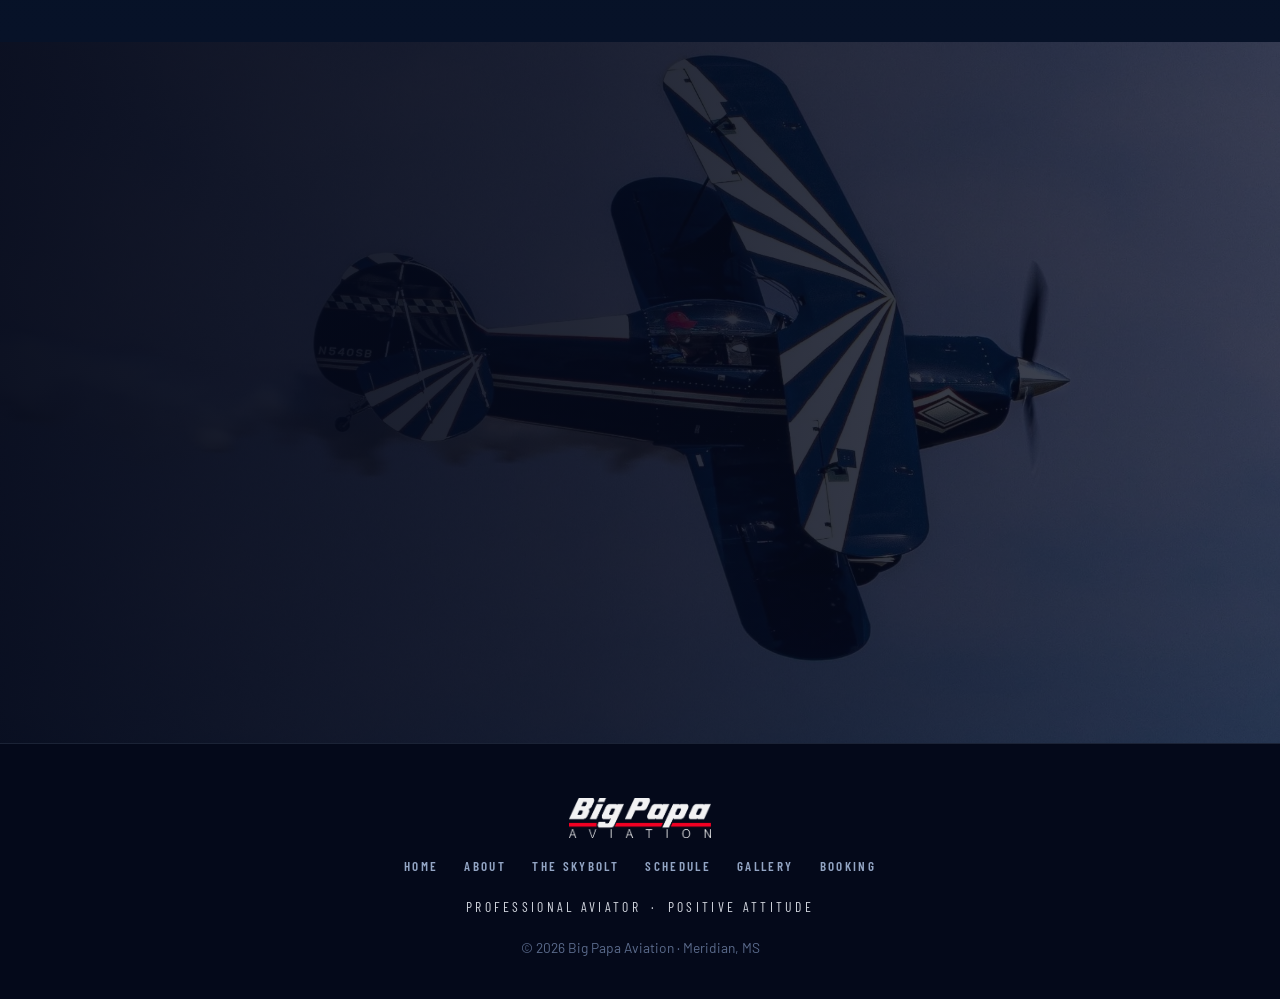
==== commit ce101d58: "Update index.html" ====
--- a/index.html
+++ b/index.html
@@ -285,7 +285,7 @@
           <a class="masonry__item reveal" href="assets/img/gallery-fb-1621.jpg"><img src="assets/img/gallery-fb-1621.jpg" alt="The Skybolt parked on the flight line" loading="lazy"></a>
           <a class="masonry__item reveal" href="assets/img/gallery-213646.jpg"><img src="assets/img/gallery-213646.jpg" alt="Prepping the Skybolt before flight" loading="lazy"></a>
           <a class="masonry__item reveal" href="assets/img/gallery-screenshot-0522.jpg"><img src="assets/img/gallery-screenshot-0522.jpg" alt="The Skybolt overhead at an airshow" loading="lazy"></a>
-        </div>
+          <a class="masonry__item reveal" href="assets/img/IMG_3922.jpeg"><img src="assets/img/IMG_3922.jpeg" alt="The Skybolt overhead at an airshow" loading="lazy"></a>        </div>
       </div>
     </section>
 
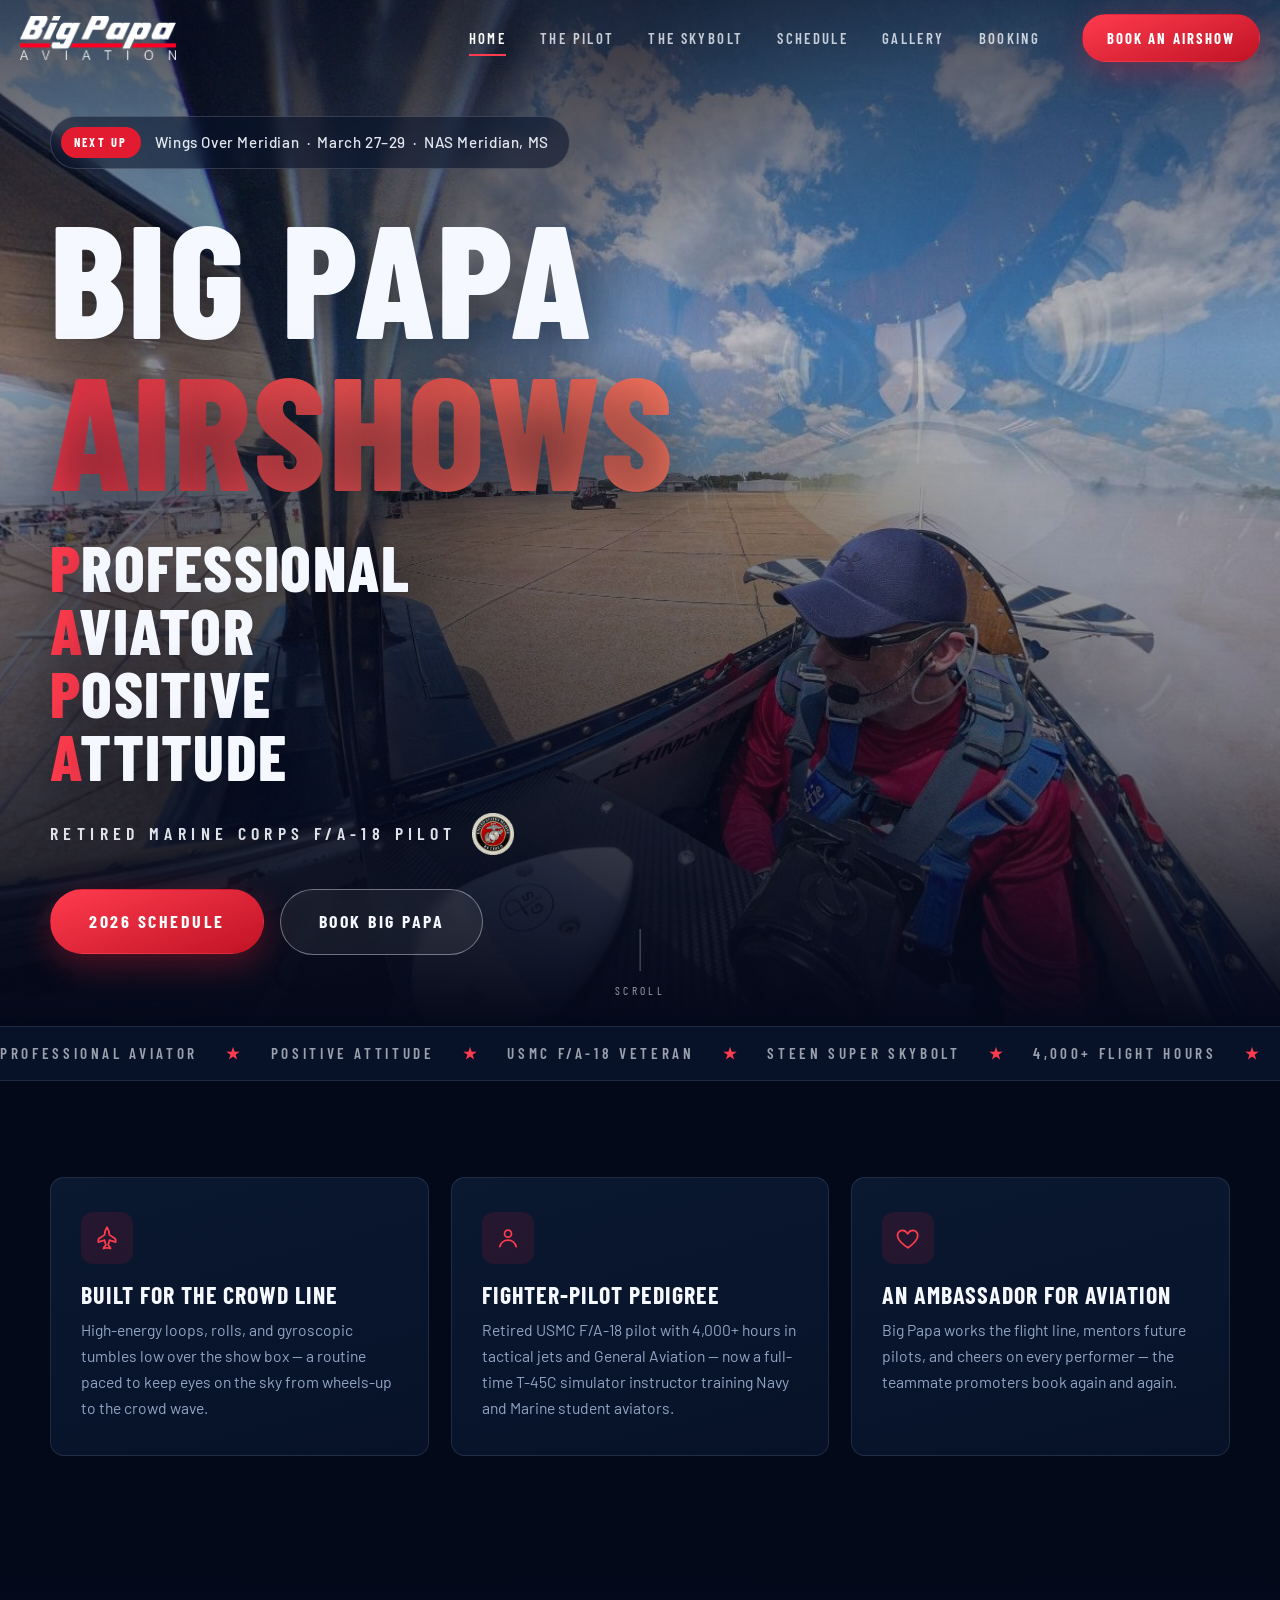
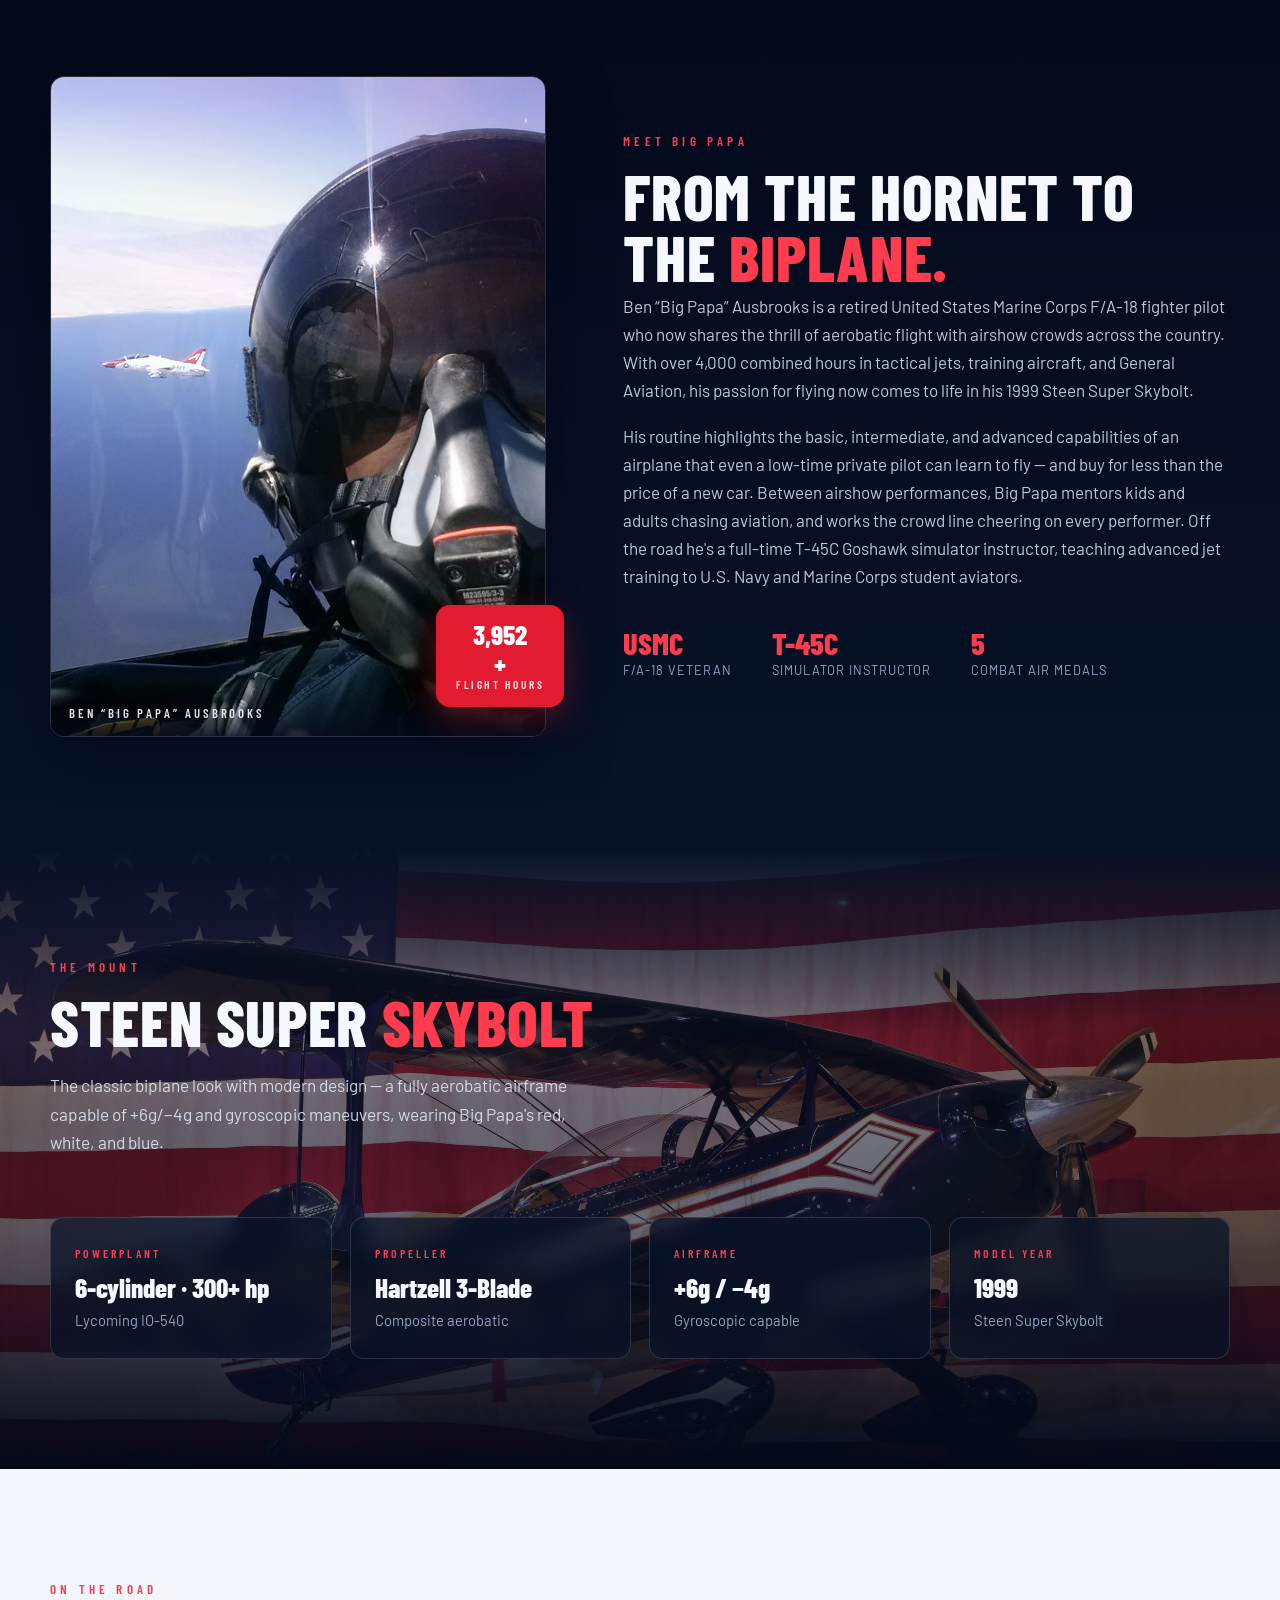
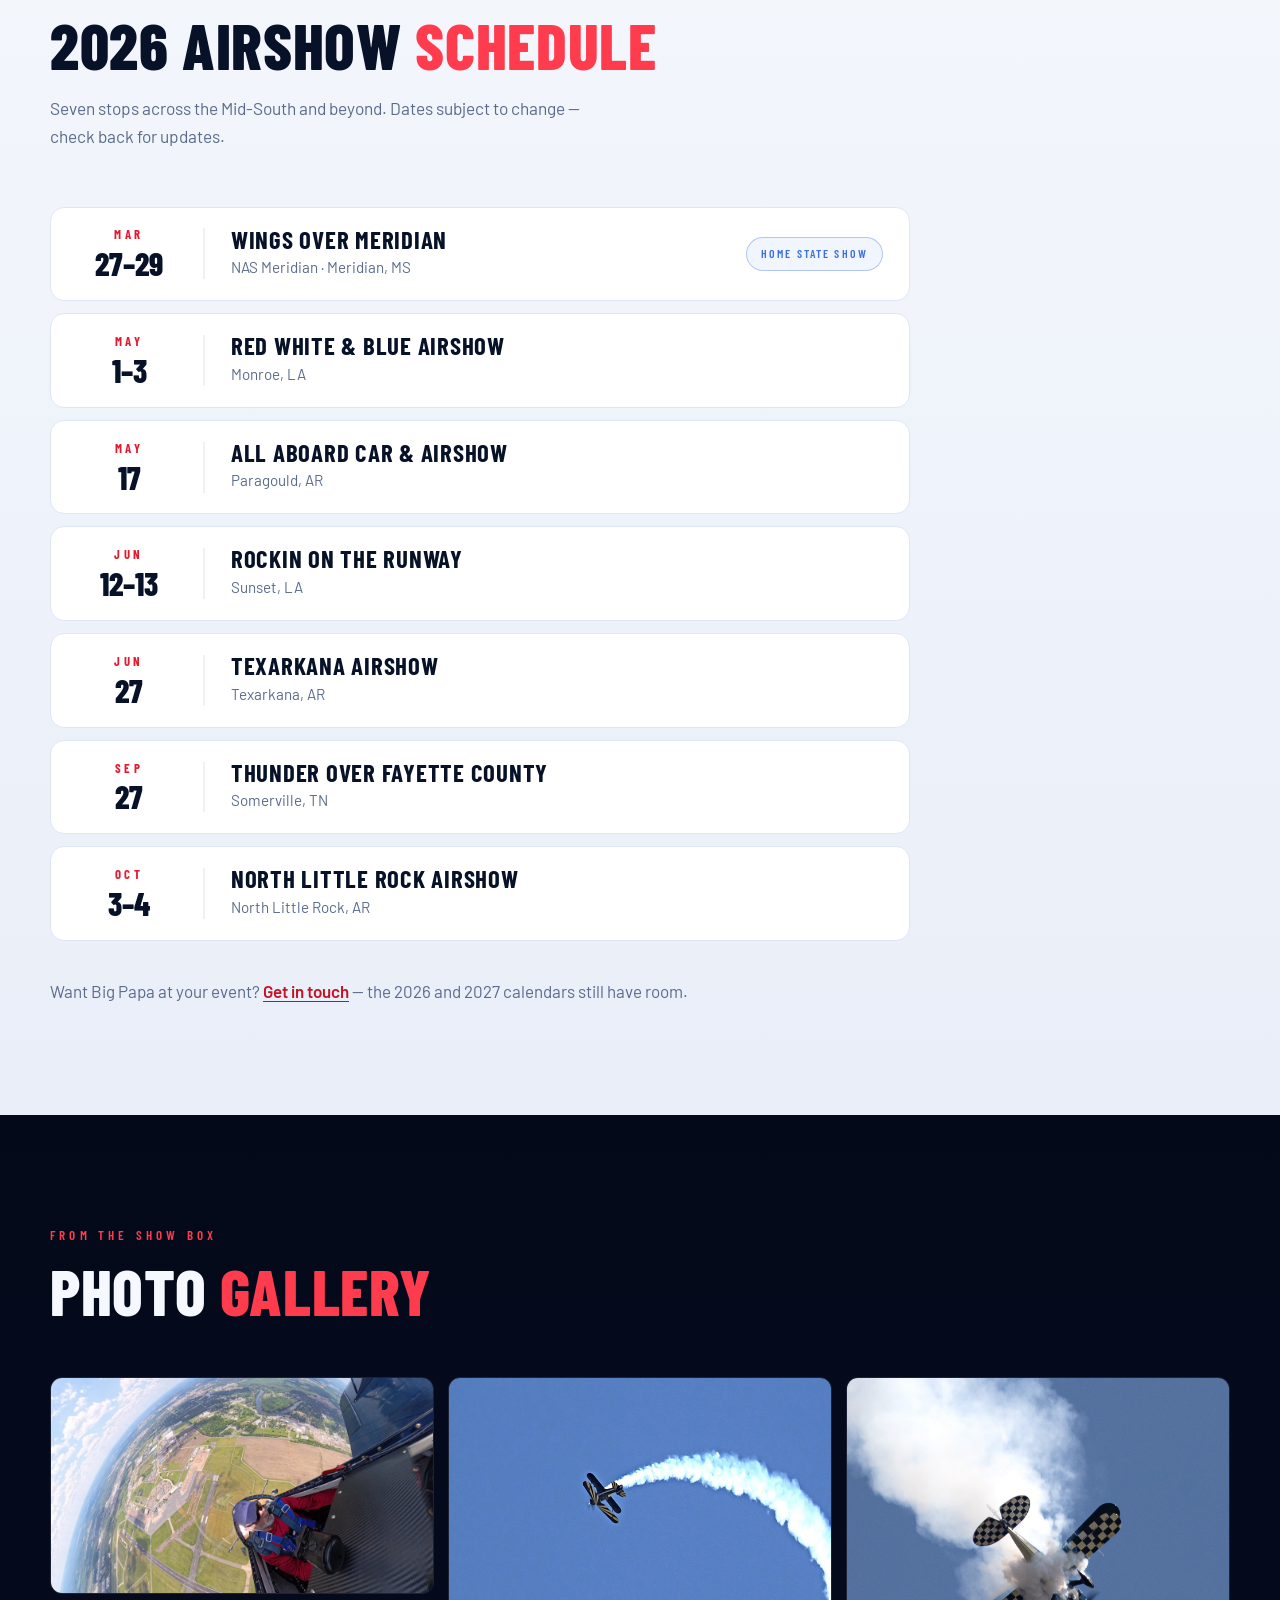
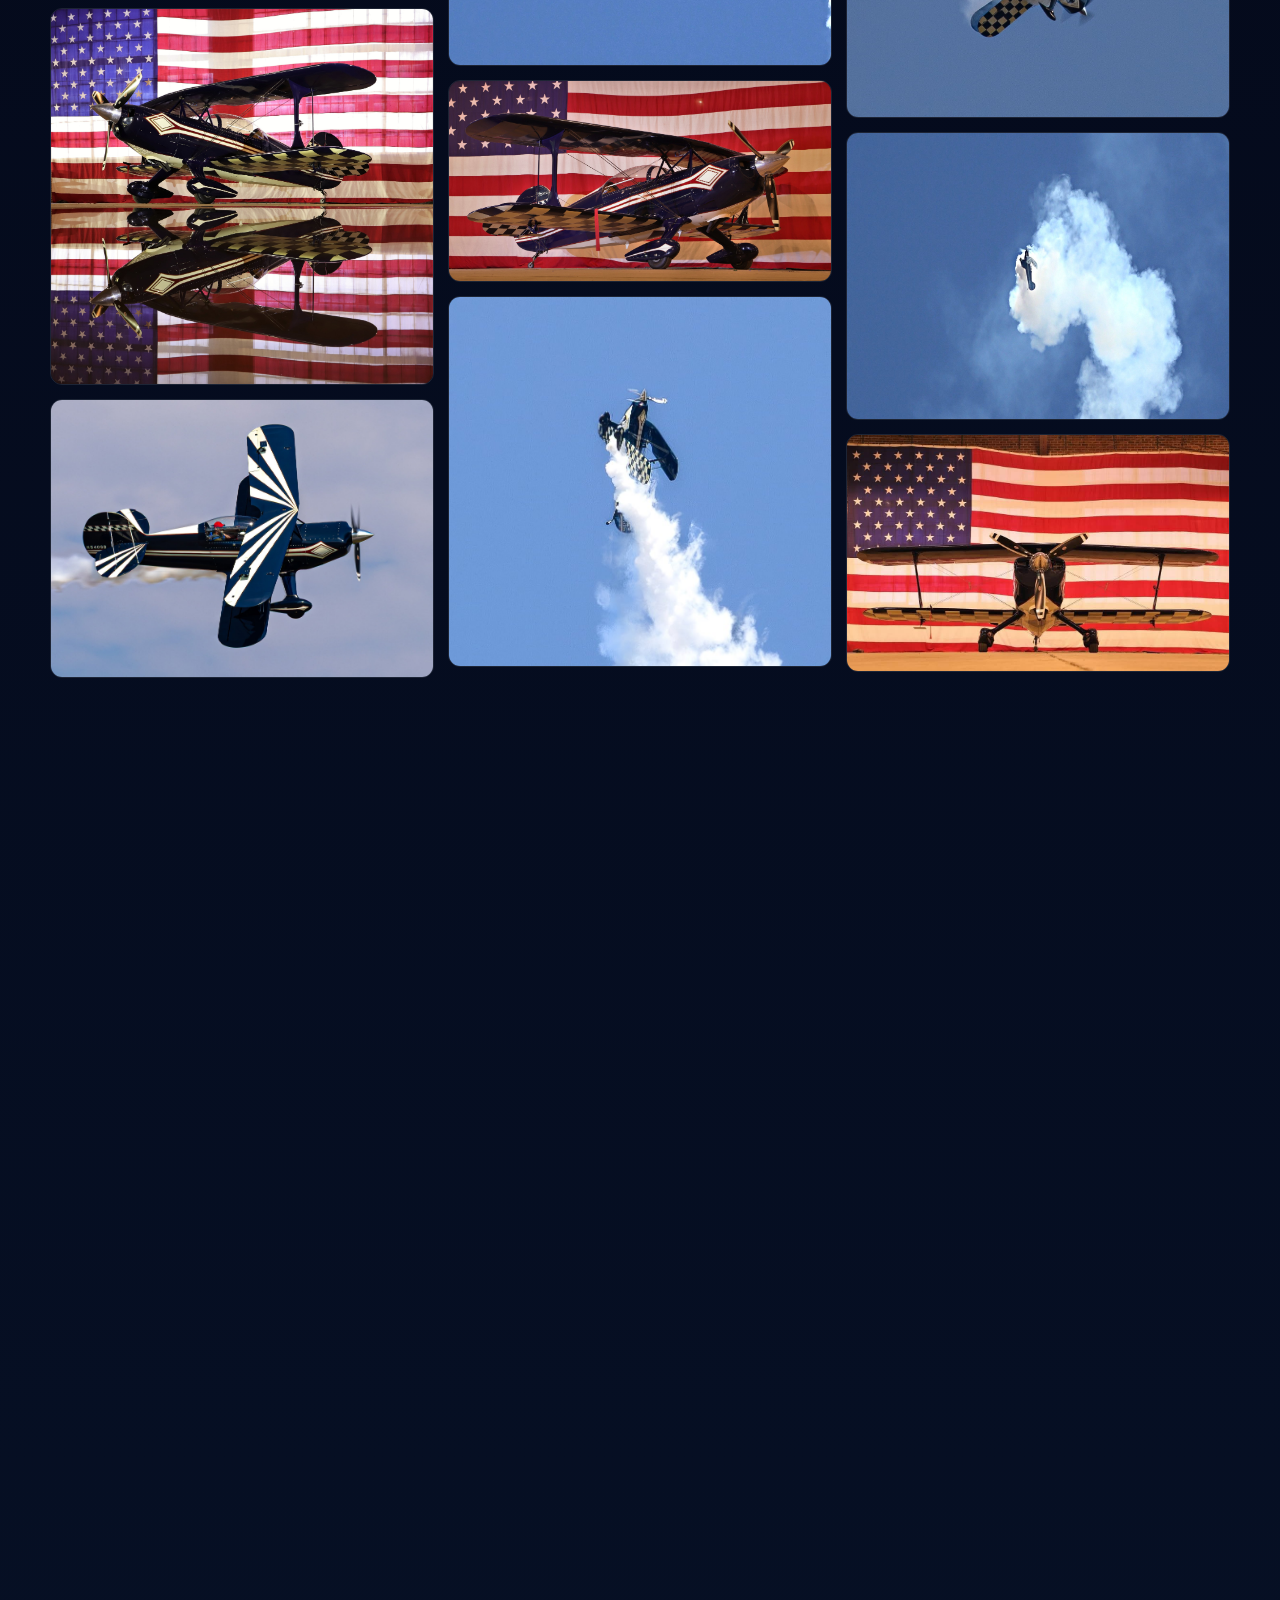
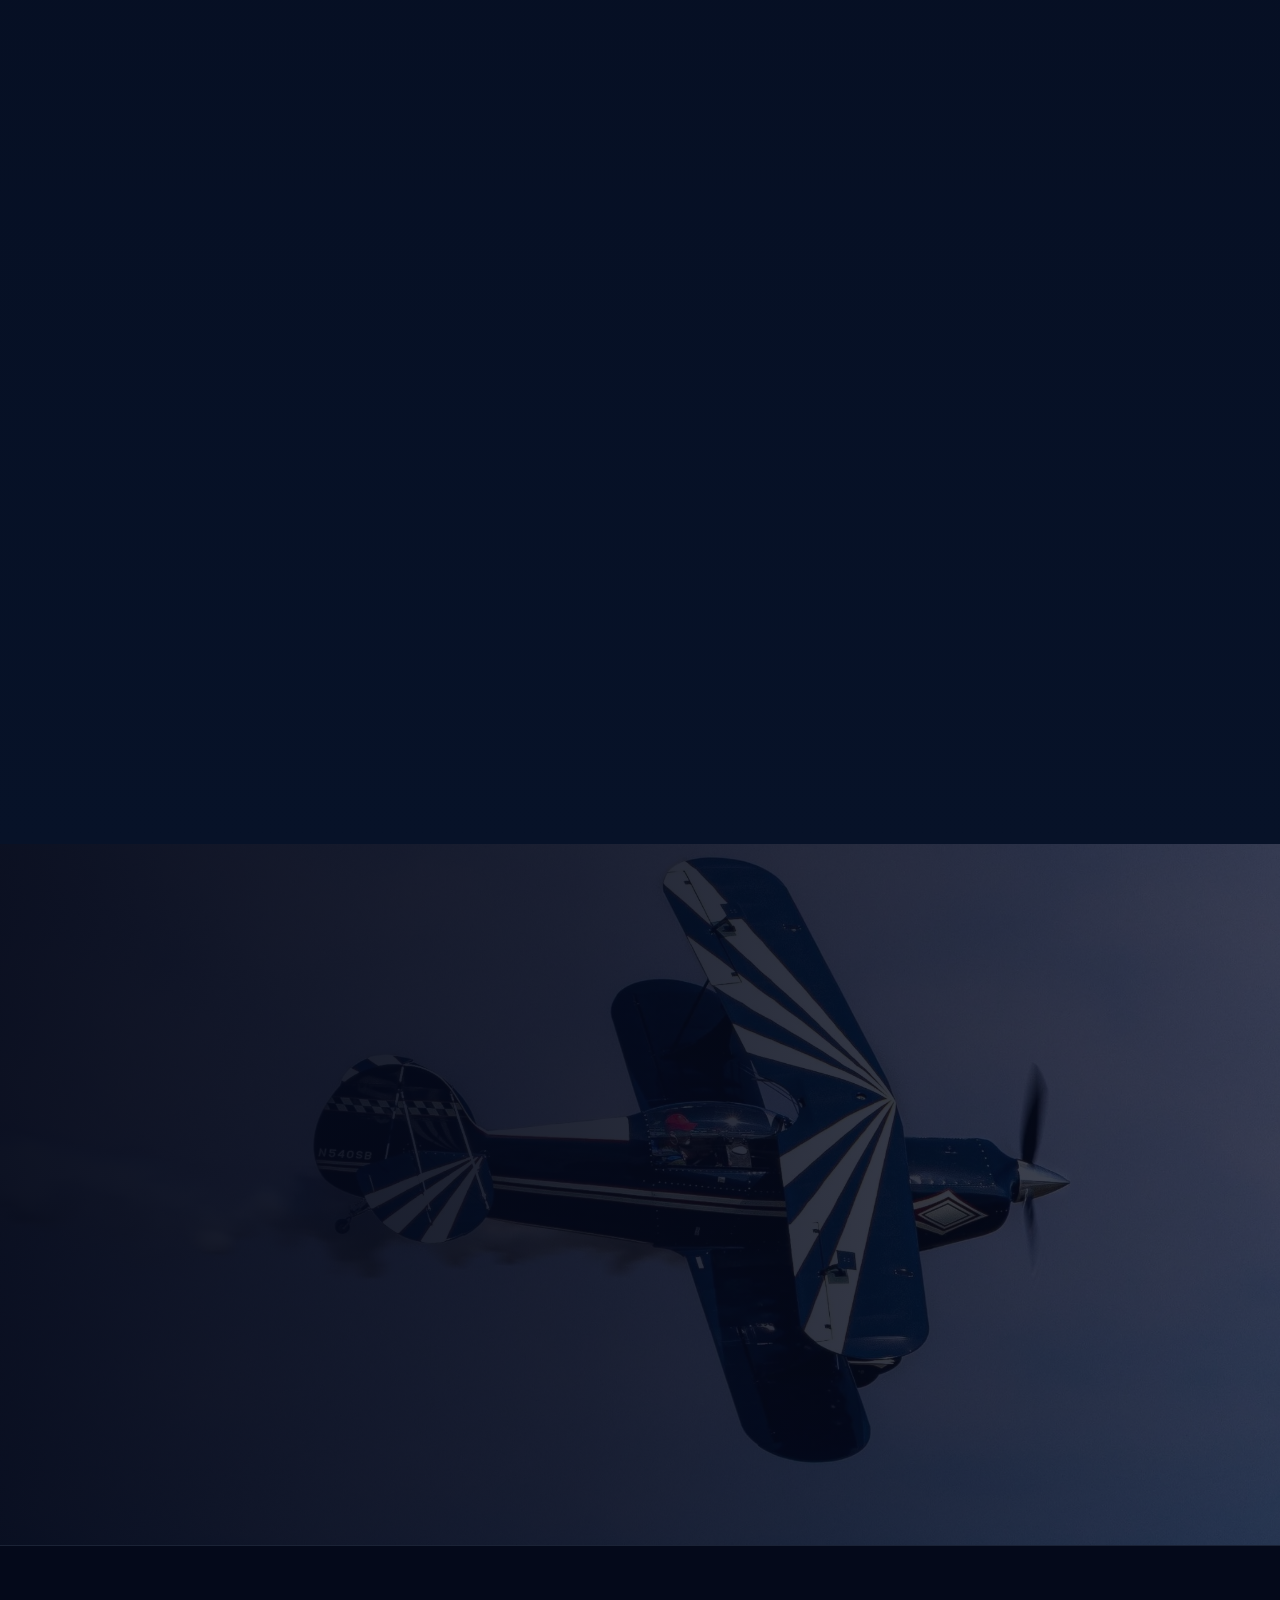
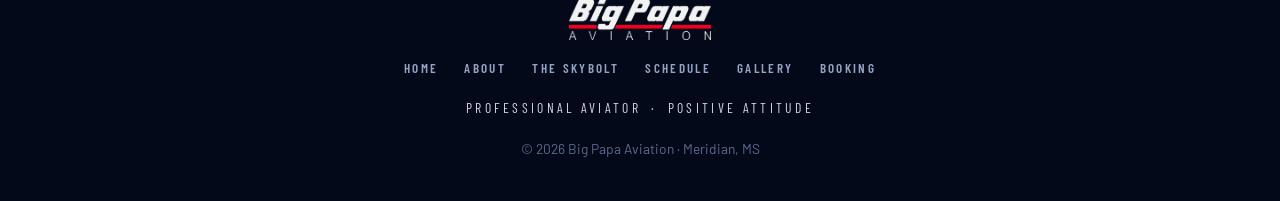
==== commit fb055a01: "Update index.html" ====
--- a/index.html
+++ b/index.html
@@ -286,7 +286,7 @@
           <a class="masonry__item reveal" href="assets/img/gallery-213646.jpg"><img src="assets/img/gallery-213646.jpg" alt="Prepping the Skybolt before flight" loading="lazy"></a>
           <a class="masonry__item reveal" href="assets/img/gallery-screenshot-0522.jpg"><img src="assets/img/gallery-screenshot-0522.jpg" alt="The Skybolt overhead at an airshow" loading="lazy"></a>
           <a class="masonry__item reveal" href="assets/img/IMG_3922.jpeg"><img src="assets/img/IMG_3922.jpeg" alt="The Skybolt overhead at an airshow" loading="lazy"></a>        </div>
-      </div>
+          <a class="masonry__item reveal" href="assets/img/IMG_3927.jpeg"><img src="assets/img/IMG_3927.jpeg" alt="The Skybolt overhead at an airshow" loading="lazy"></a>      </div>
     </section>
 
     <!-- ============ BOOKING / CONTACT ============ -->
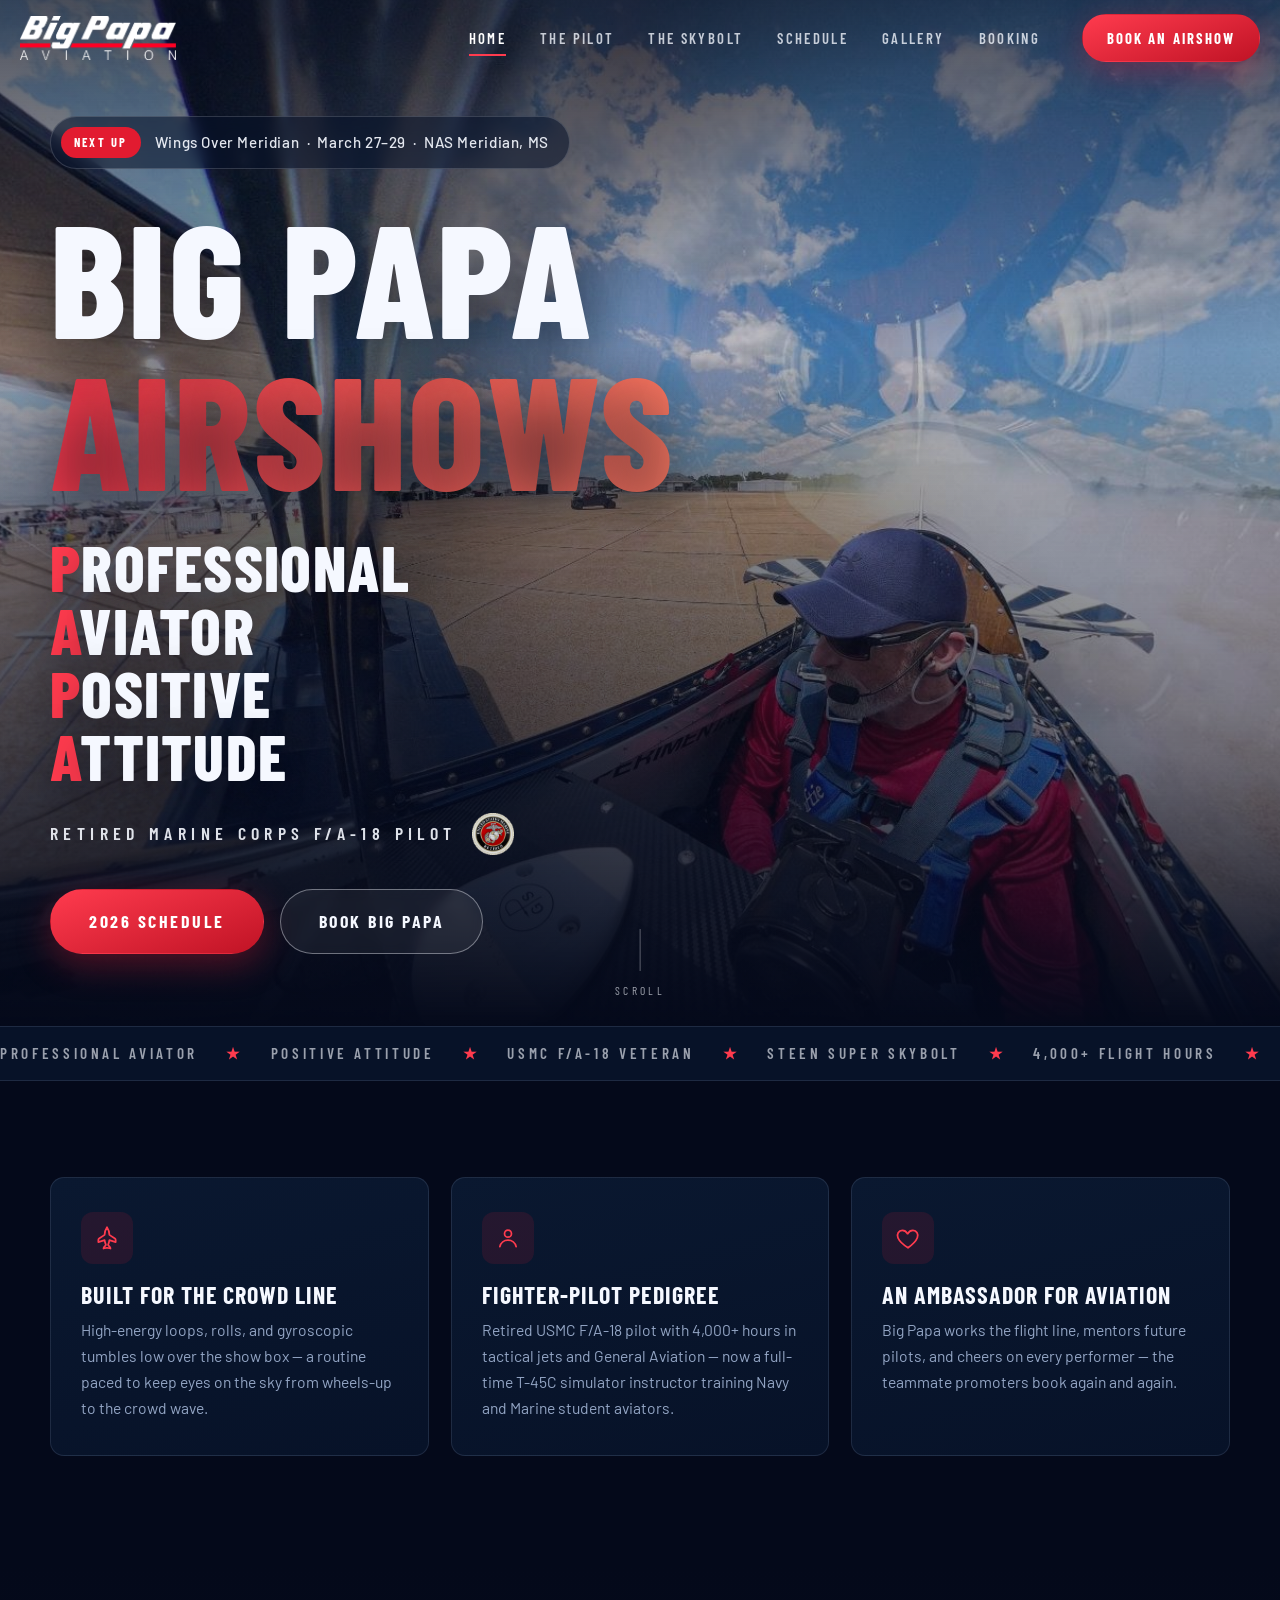
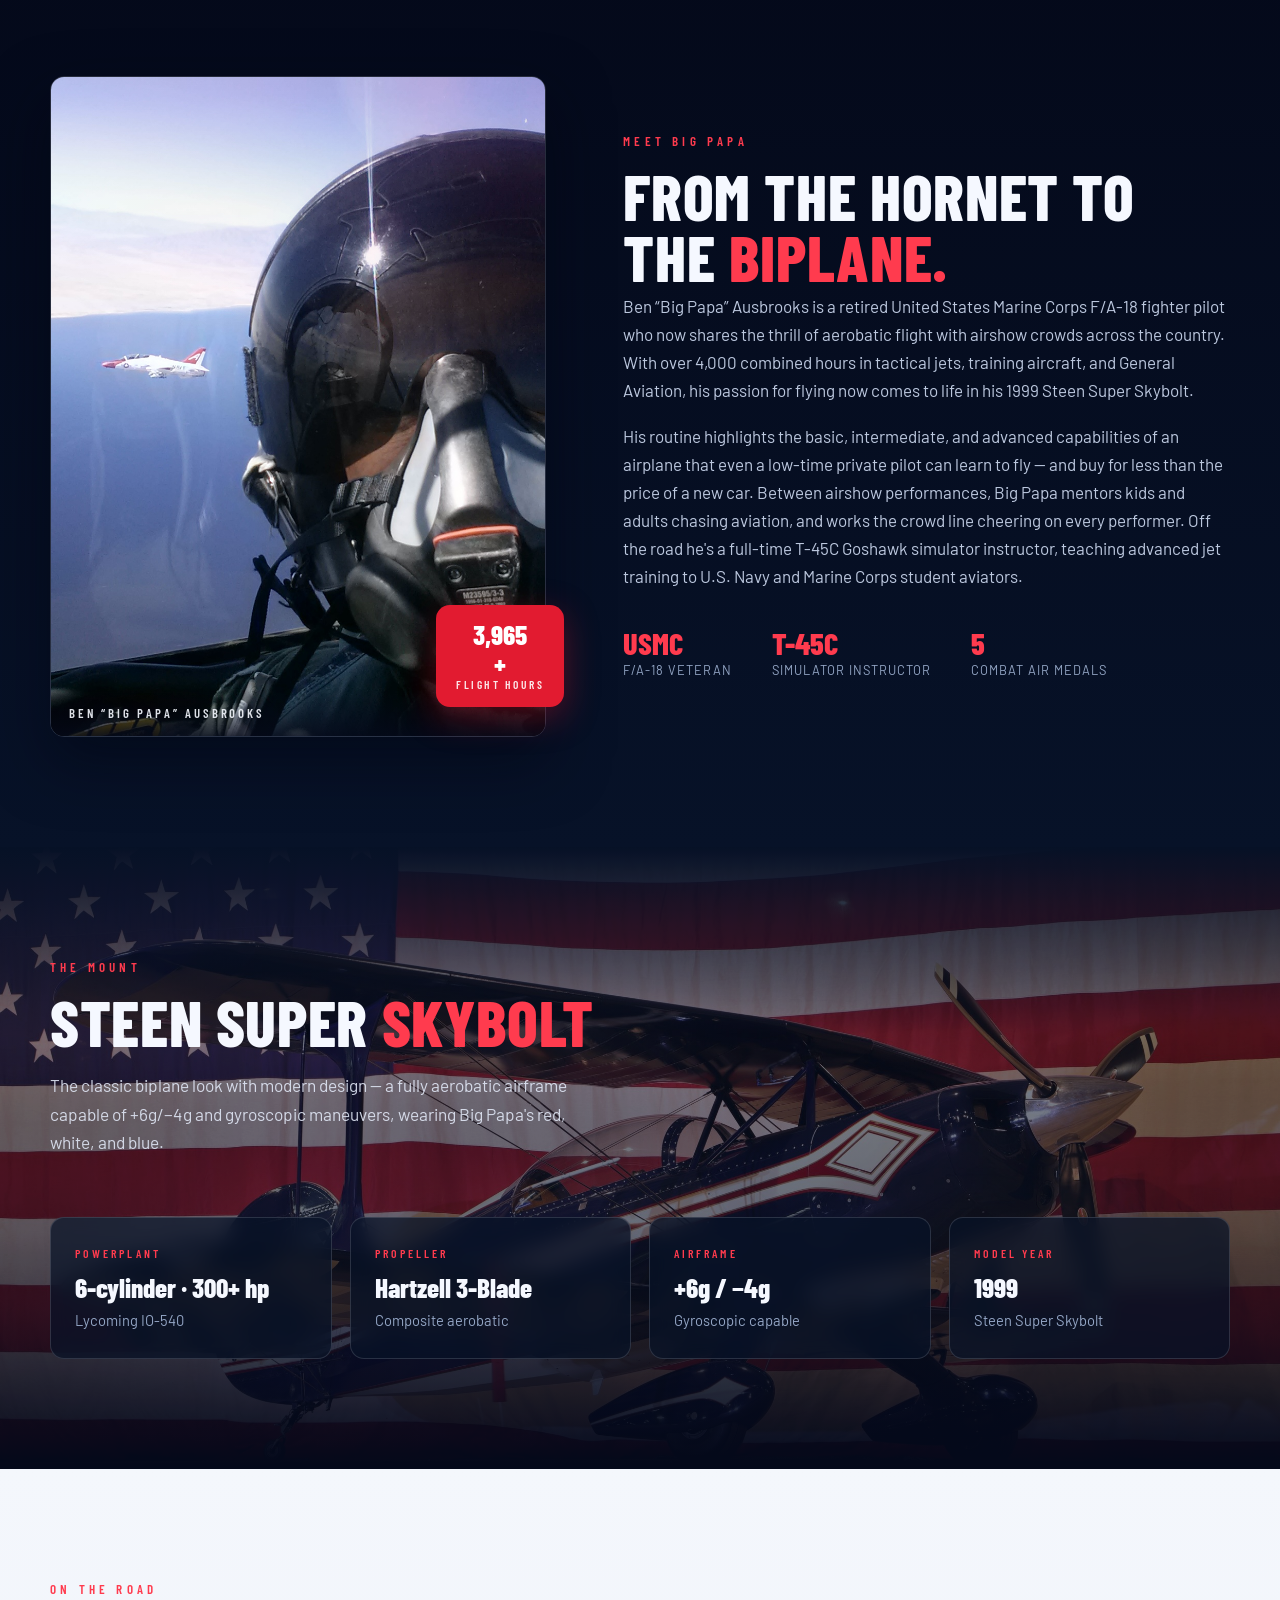
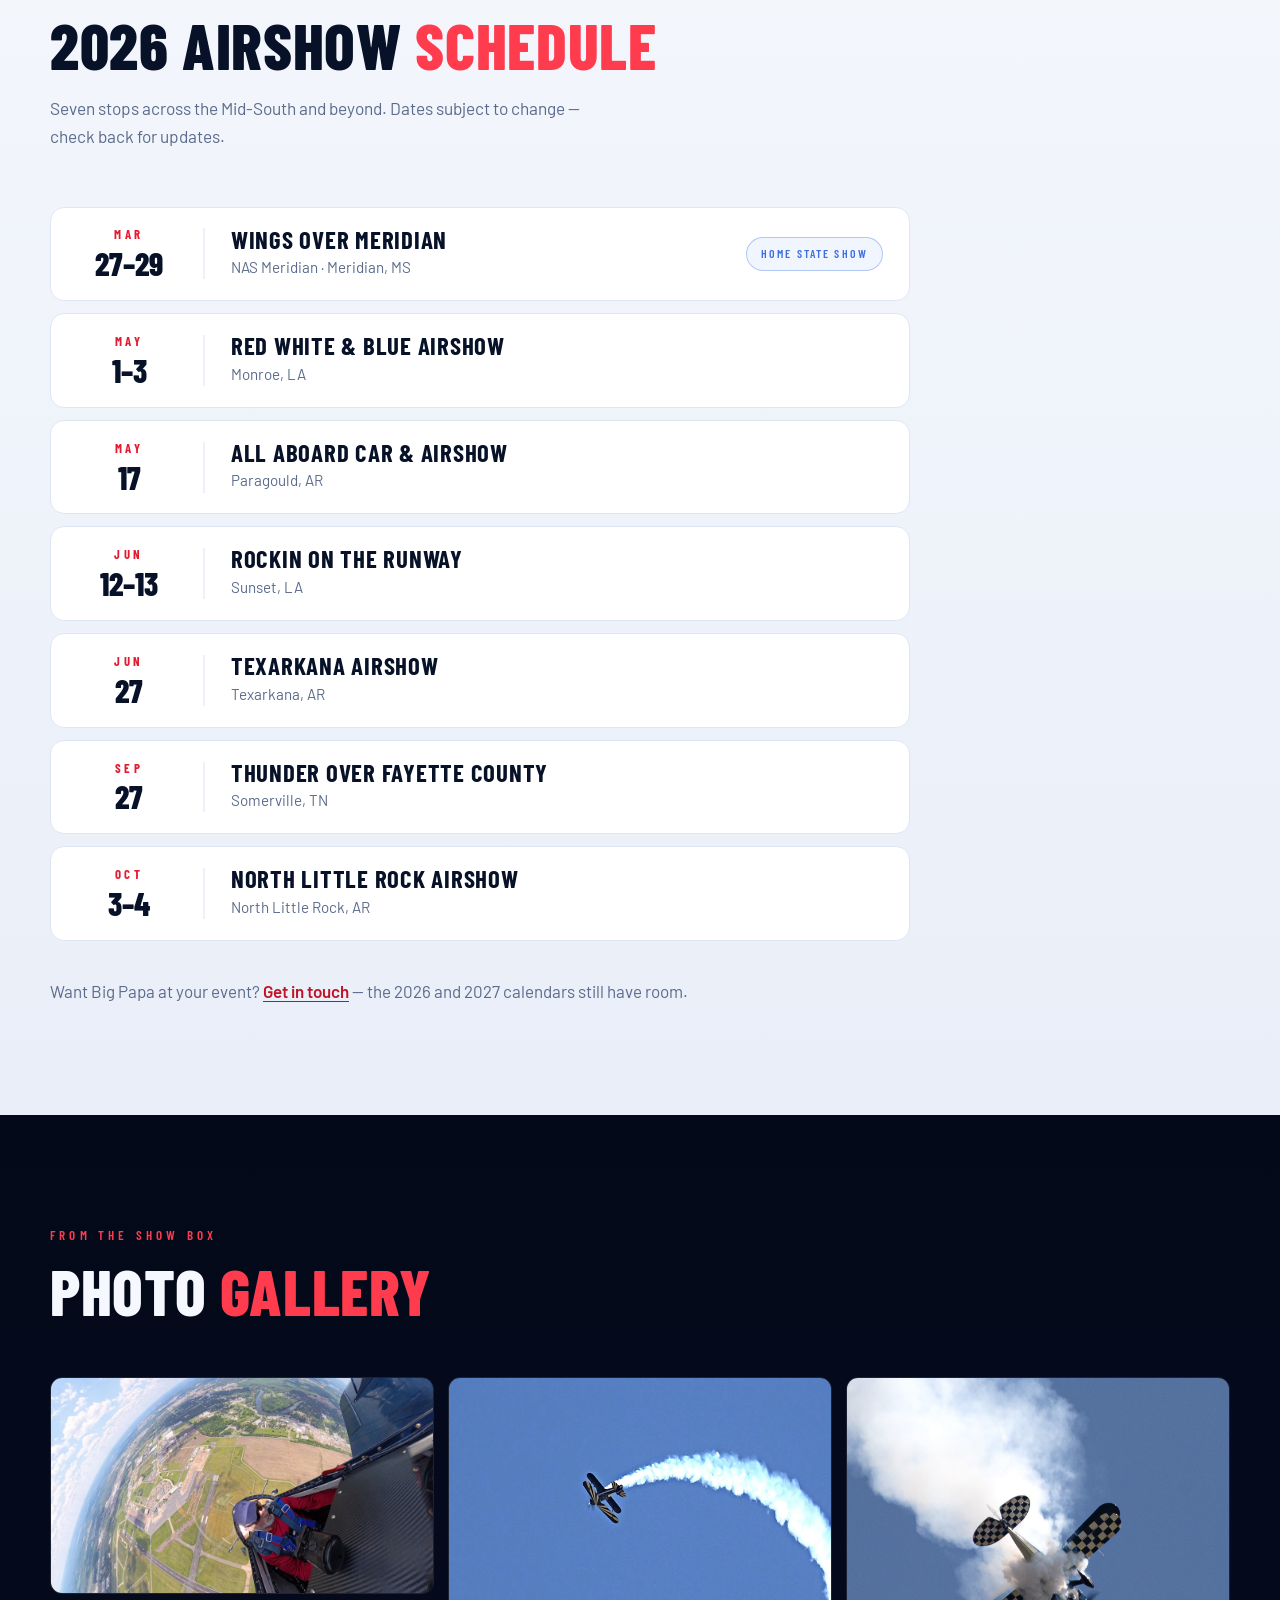
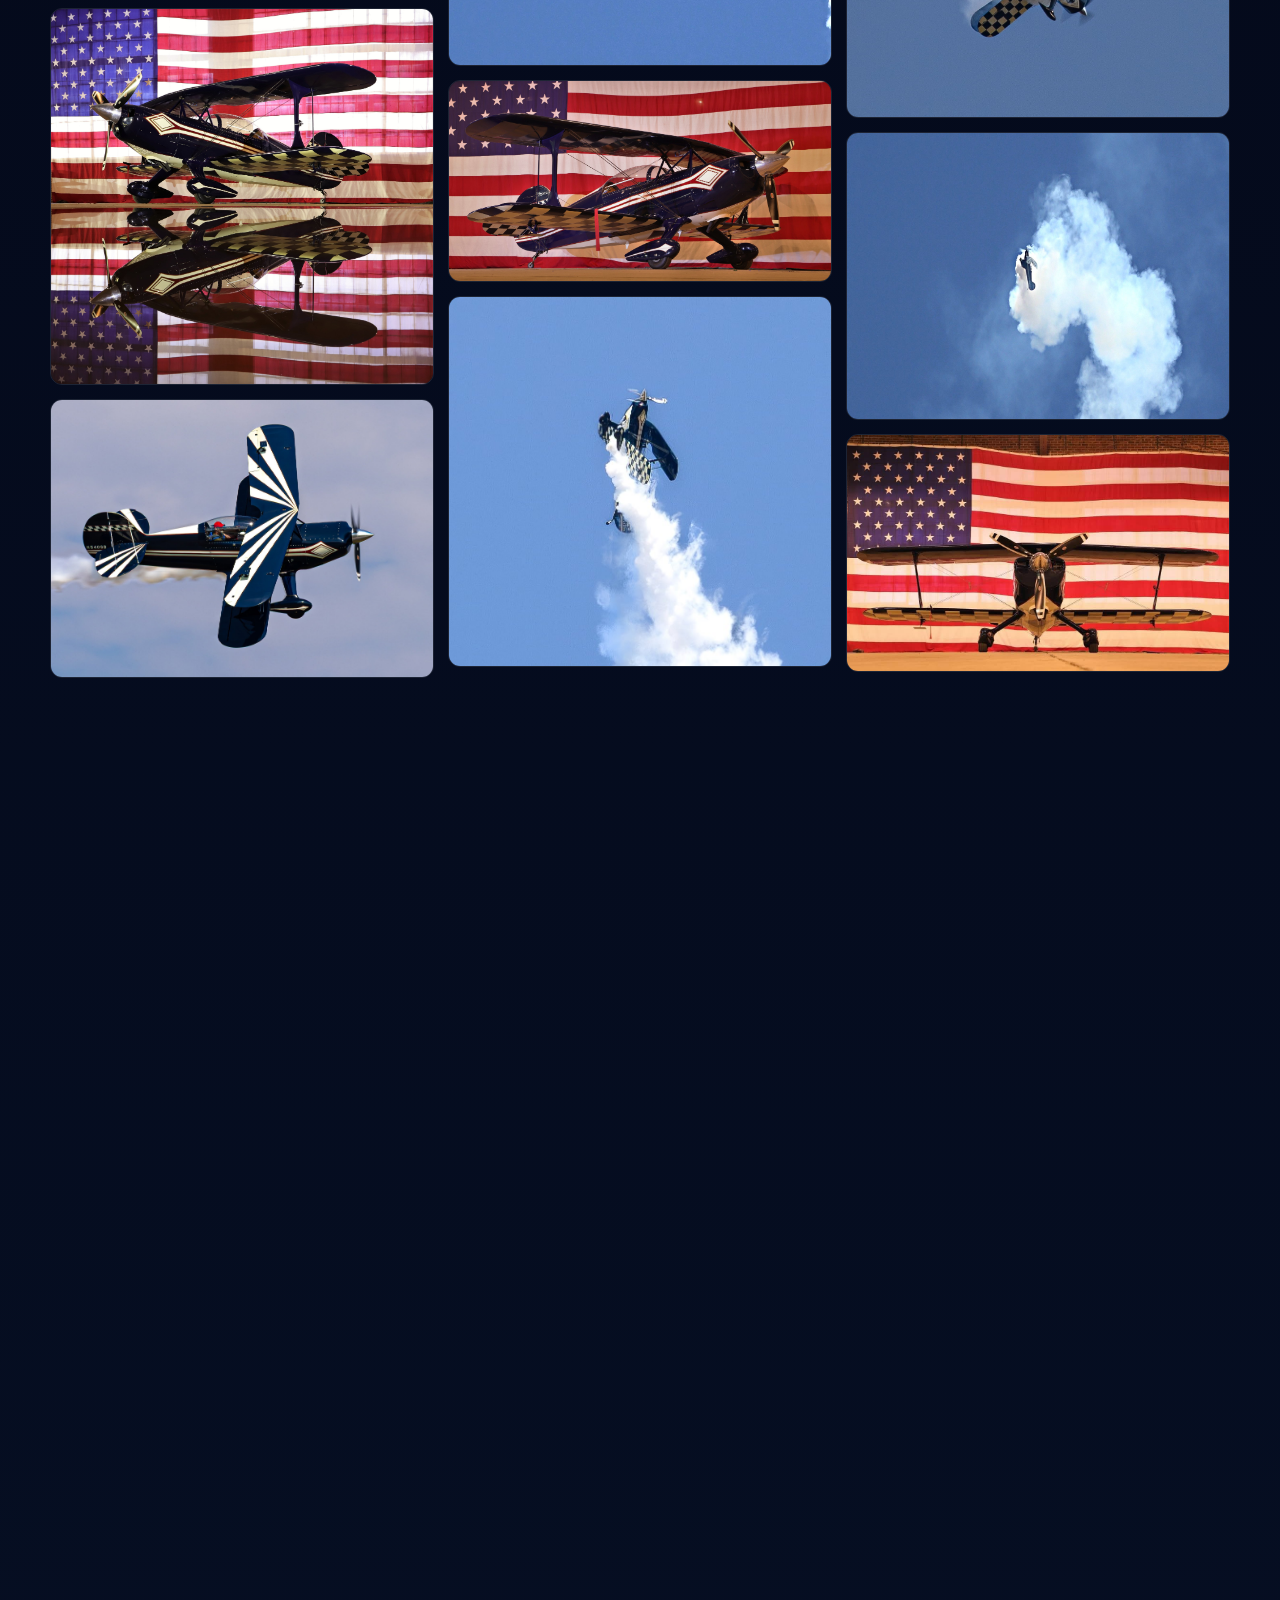
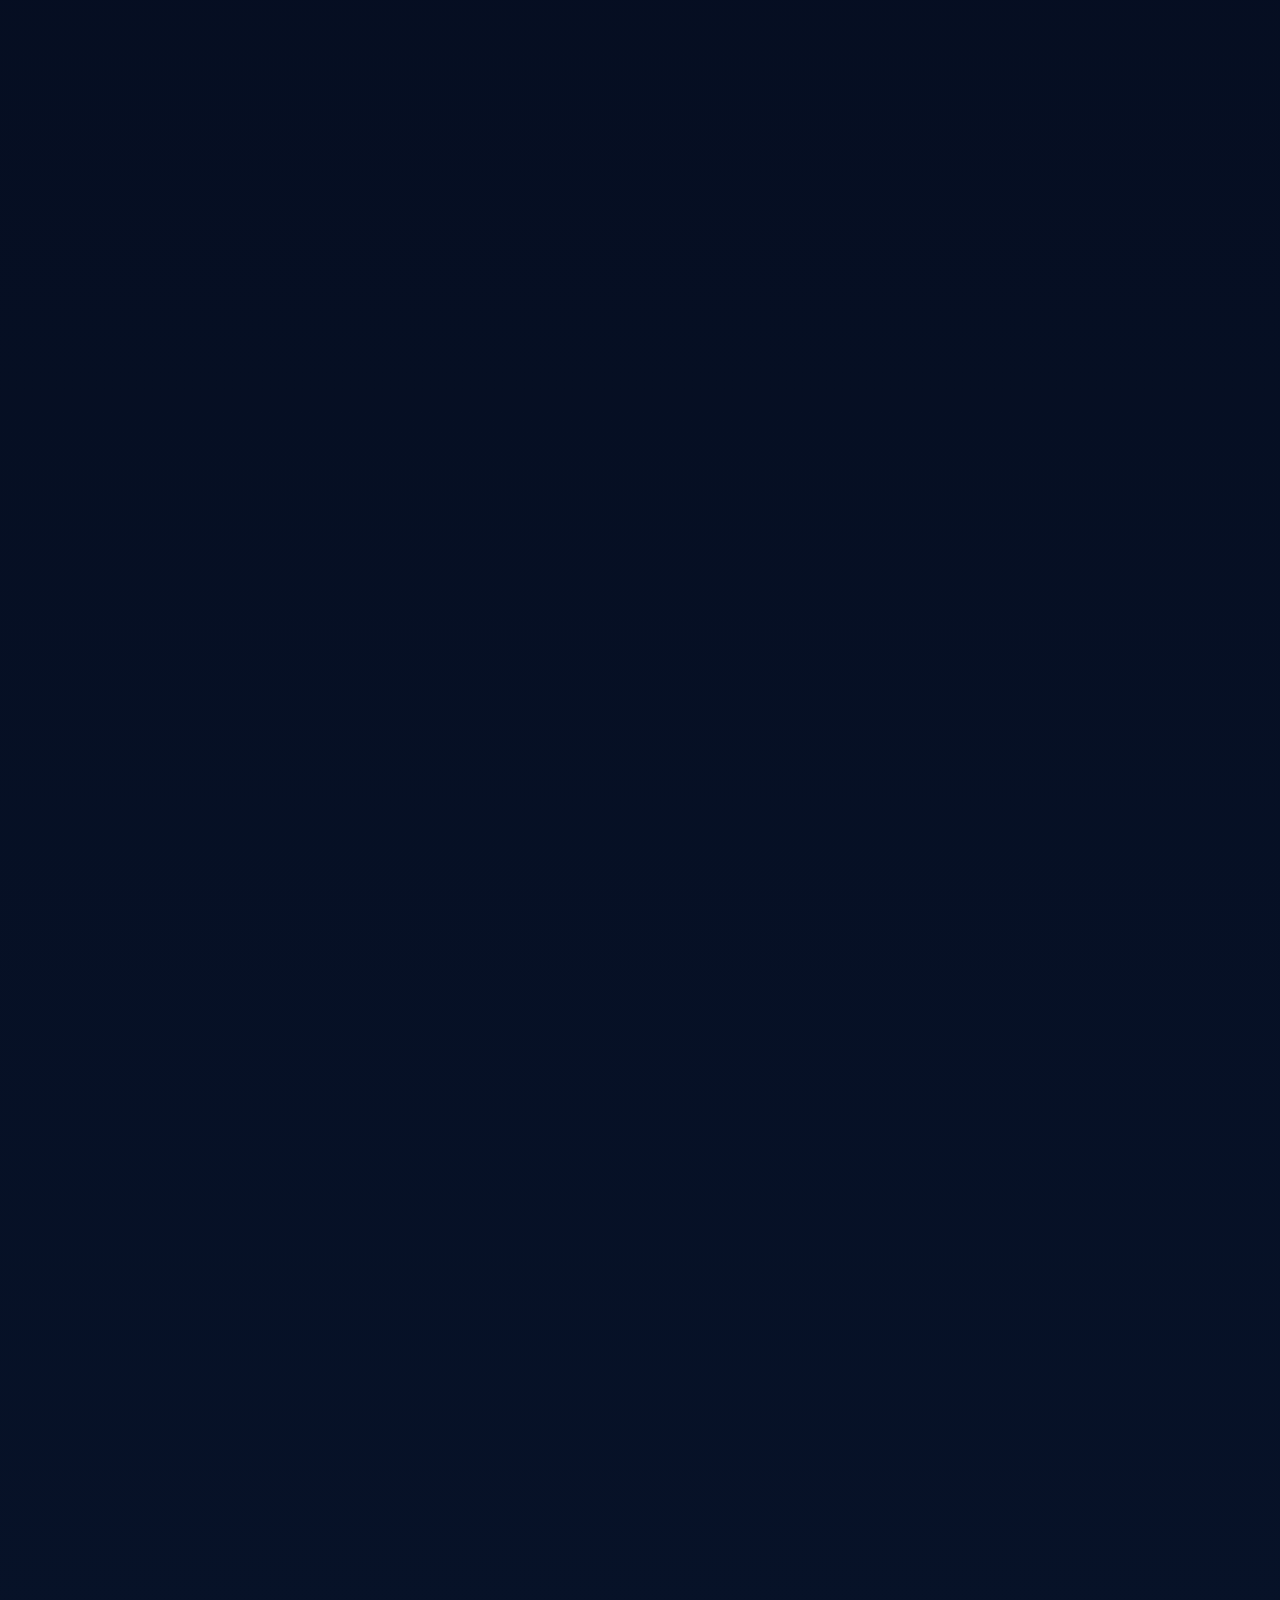
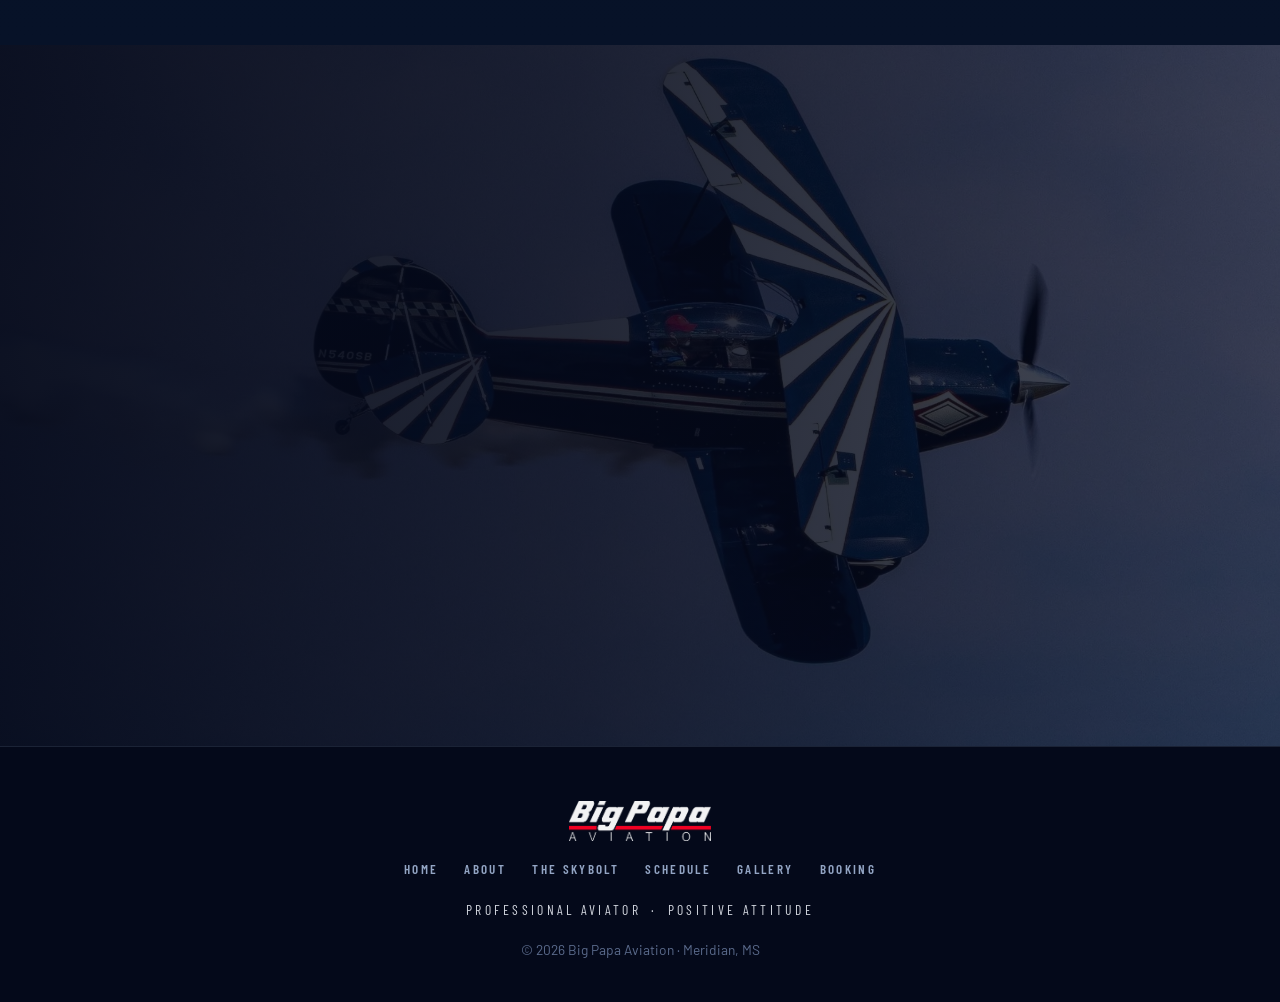
==== commit e6f6e8f4: "Update index.html" ====
--- a/index.html
+++ b/index.html
@@ -286,7 +286,8 @@
           <a class="masonry__item reveal" href="assets/img/gallery-213646.jpg"><img src="assets/img/gallery-213646.jpg" alt="Prepping the Skybolt before flight" loading="lazy"></a>
           <a class="masonry__item reveal" href="assets/img/gallery-screenshot-0522.jpg"><img src="assets/img/gallery-screenshot-0522.jpg" alt="The Skybolt overhead at an airshow" loading="lazy"></a>
           <a class="masonry__item reveal" href="assets/img/IMG_3922.jpeg"><img src="assets/img/IMG_3922.jpeg" alt="The Skybolt overhead at an airshow" loading="lazy"></a>        </div>
-          <a class="masonry__item reveal" href="assets/img/IMG_3927.jpeg"><img src="assets/img/IMG_3927.jpeg" alt="The Skybolt overhead at an airshow" loading="lazy"></a>      </div>
+          <a class="masonry__item reveal" href="assets/img/IMG_3927.jpeg"><img src="assets/img/IMG_3927.jpeg" alt="The Skybolt overhead at an airshow" loading="lazy"></a>      
+          <a class="masonry__item reveal" href="assets/img/IMG_3928.jpeg"><img src="assets/img/IMG_3928.jpeg" alt="The Skybolt overhead at an airshow" loading="lazy"></a>      </div>      </div>
     </section>
 
     <!-- ============ BOOKING / CONTACT ============ -->
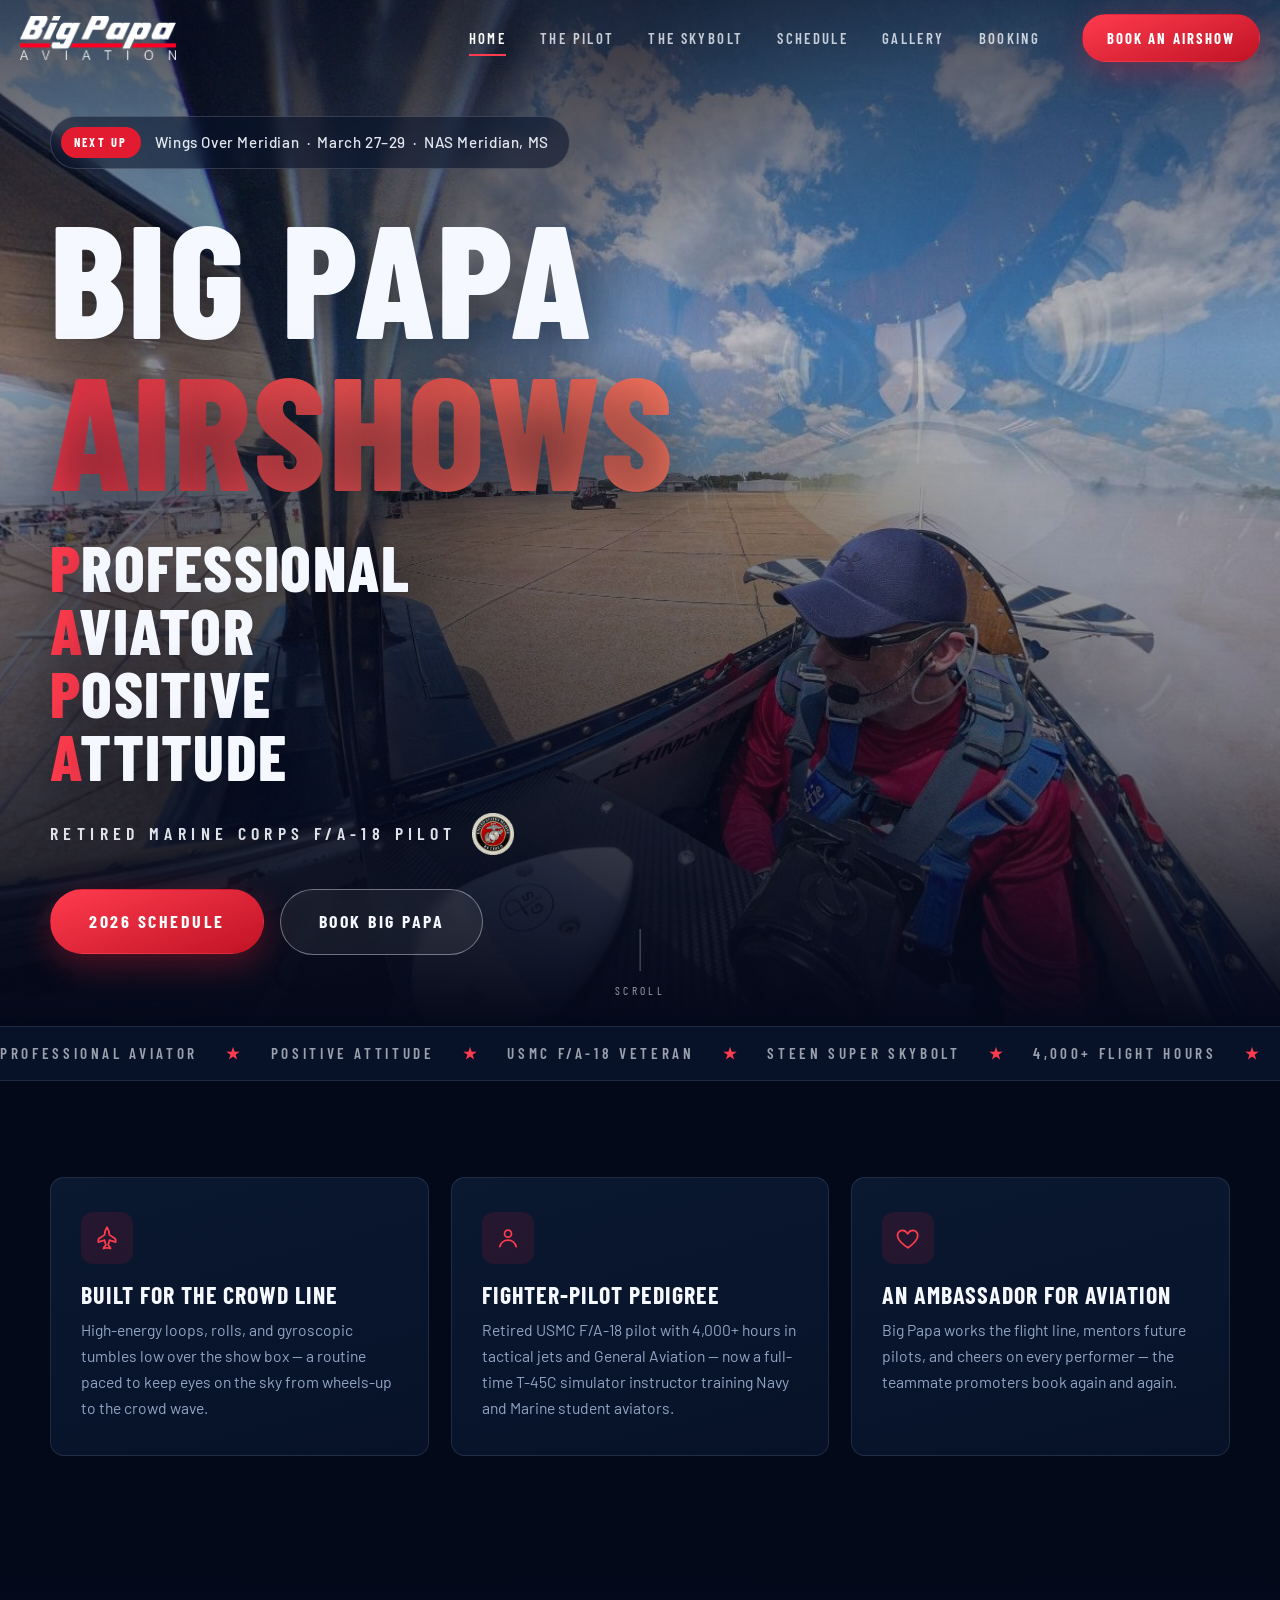
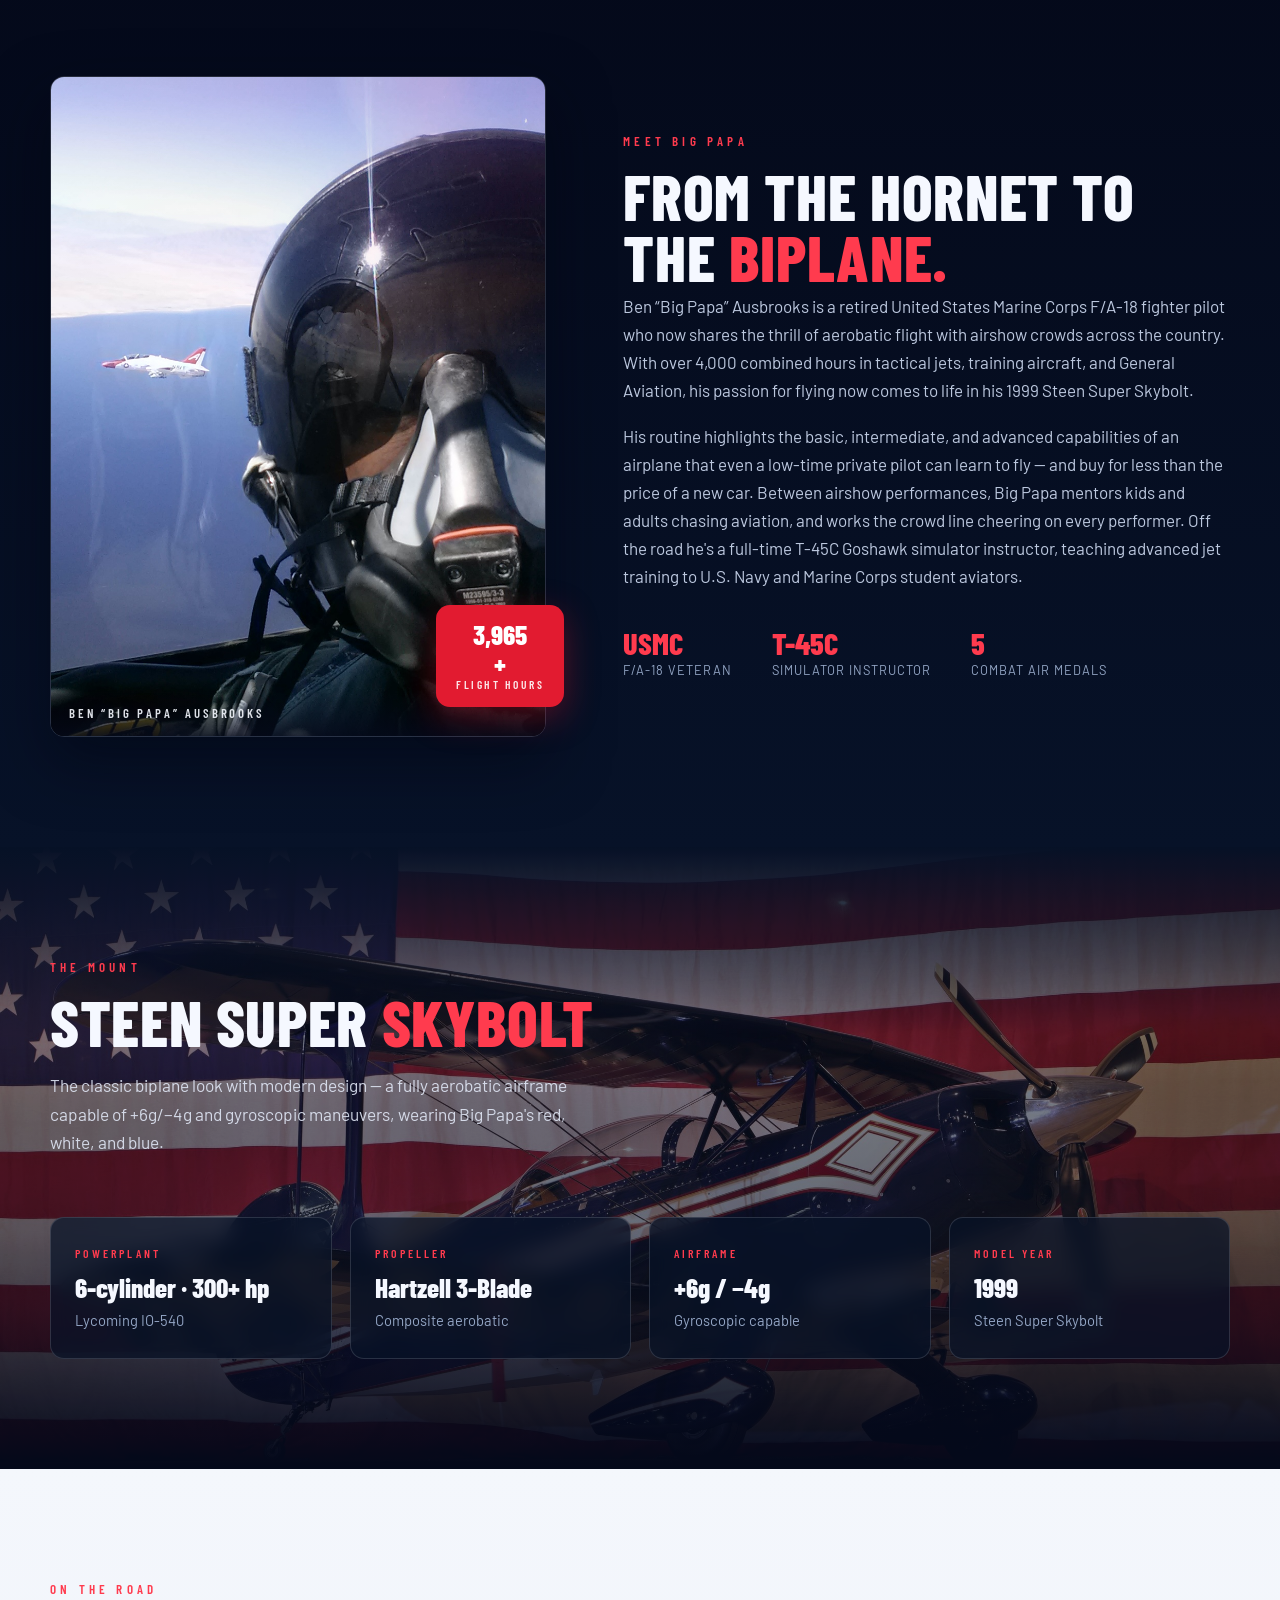
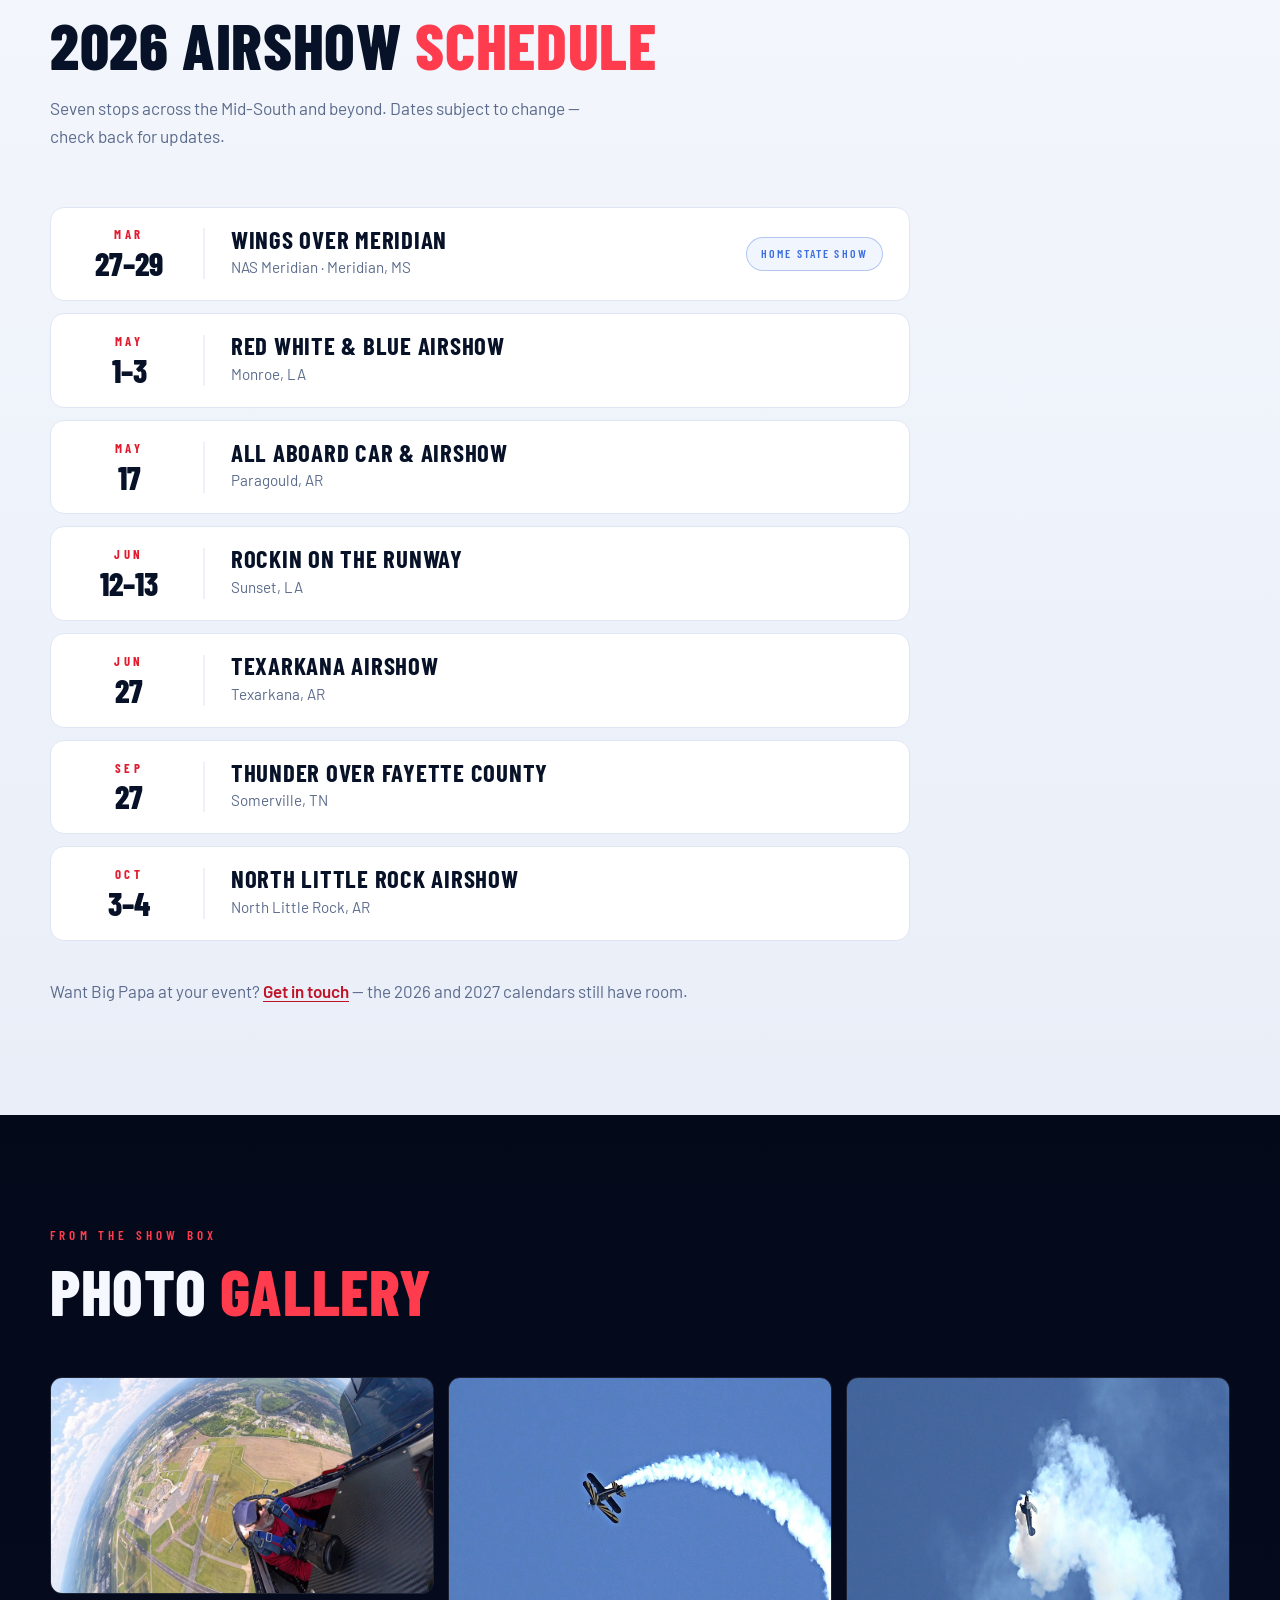
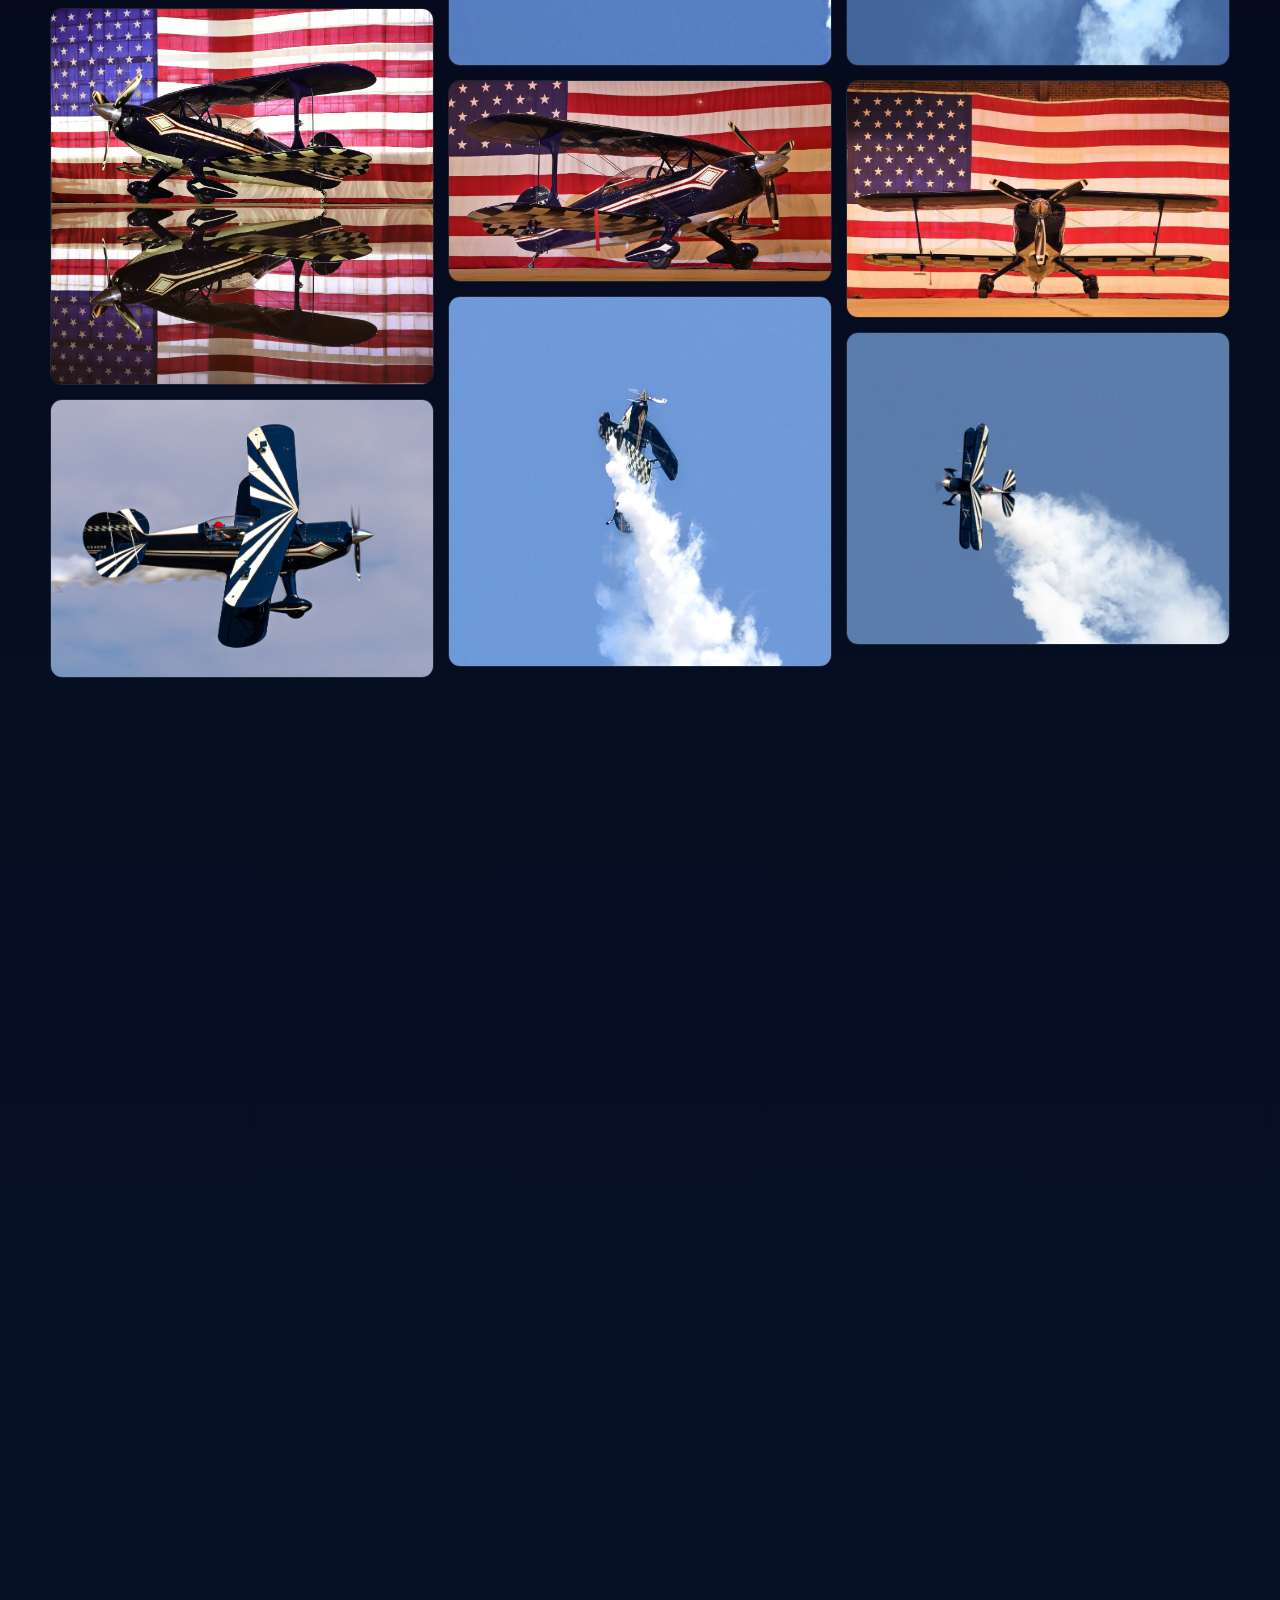
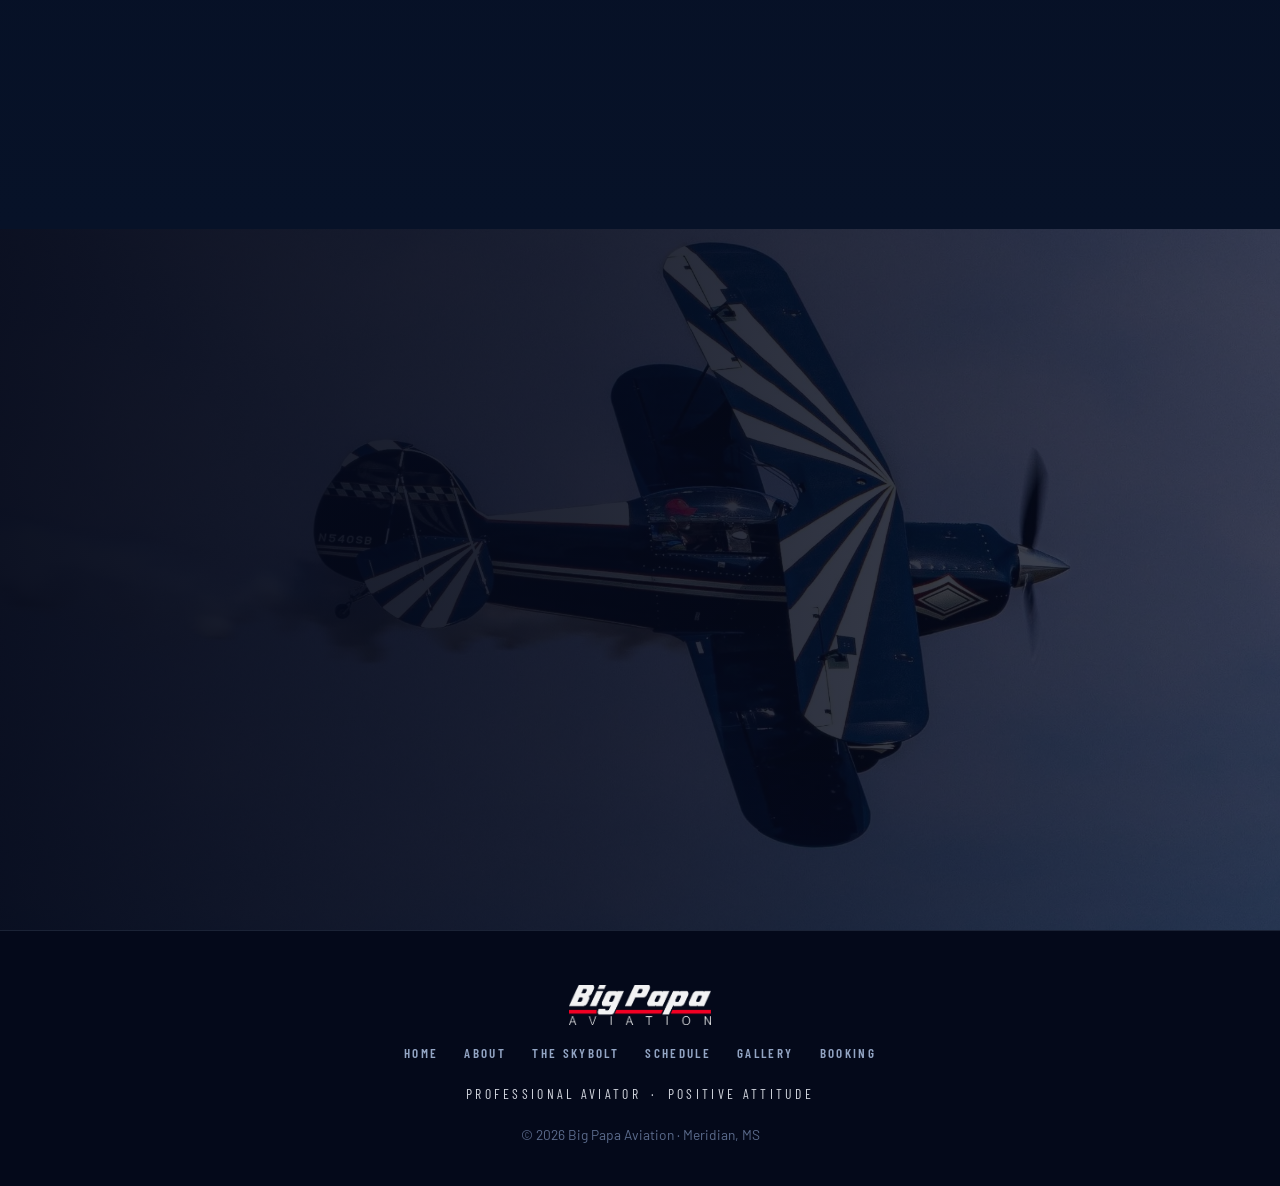
==== commit 9d3ab802: "Update index.html" ====
--- a/index.html
+++ b/index.html
@@ -285,9 +285,12 @@
           <a class="masonry__item reveal" href="assets/img/gallery-fb-1621.jpg"><img src="assets/img/gallery-fb-1621.jpg" alt="The Skybolt parked on the flight line" loading="lazy"></a>
           <a class="masonry__item reveal" href="assets/img/gallery-213646.jpg"><img src="assets/img/gallery-213646.jpg" alt="Prepping the Skybolt before flight" loading="lazy"></a>
           <a class="masonry__item reveal" href="assets/img/gallery-screenshot-0522.jpg"><img src="assets/img/gallery-screenshot-0522.jpg" alt="The Skybolt overhead at an airshow" loading="lazy"></a>
-          <a class="masonry__item reveal" href="assets/img/IMG_3922.jpeg"><img src="assets/img/IMG_3922.jpeg" alt="The Skybolt overhead at an airshow" loading="lazy"></a>        </div>
+          <a class="masonry__item reveal" href="assets/img/IMG_3922.jpeg"><img src="assets/img/IMG_3922.jpeg" alt="The Skybolt overhead at an airshow" loading="lazy"></a>        
           <a class="masonry__item reveal" href="assets/img/IMG_3927.jpeg"><img src="assets/img/IMG_3927.jpeg" alt="The Skybolt overhead at an airshow" loading="lazy"></a>      
-          <a class="masonry__item reveal" href="assets/img/IMG_3928.jpeg"><img src="assets/img/IMG_3928.jpeg" alt="The Skybolt overhead at an airshow" loading="lazy"></a>      </div>      </div>
+          <a class="masonry__item reveal" href="assets/img/IMG_3928.jpeg"><img src="assets/img/IMG_3928.jpeg" alt="The Skybolt overhead at an airshow" loading="lazy"></a>      
+        </div>      
+      </div>      
+    </div>
     </section>
 
     <!-- ============ BOOKING / CONTACT ============ -->
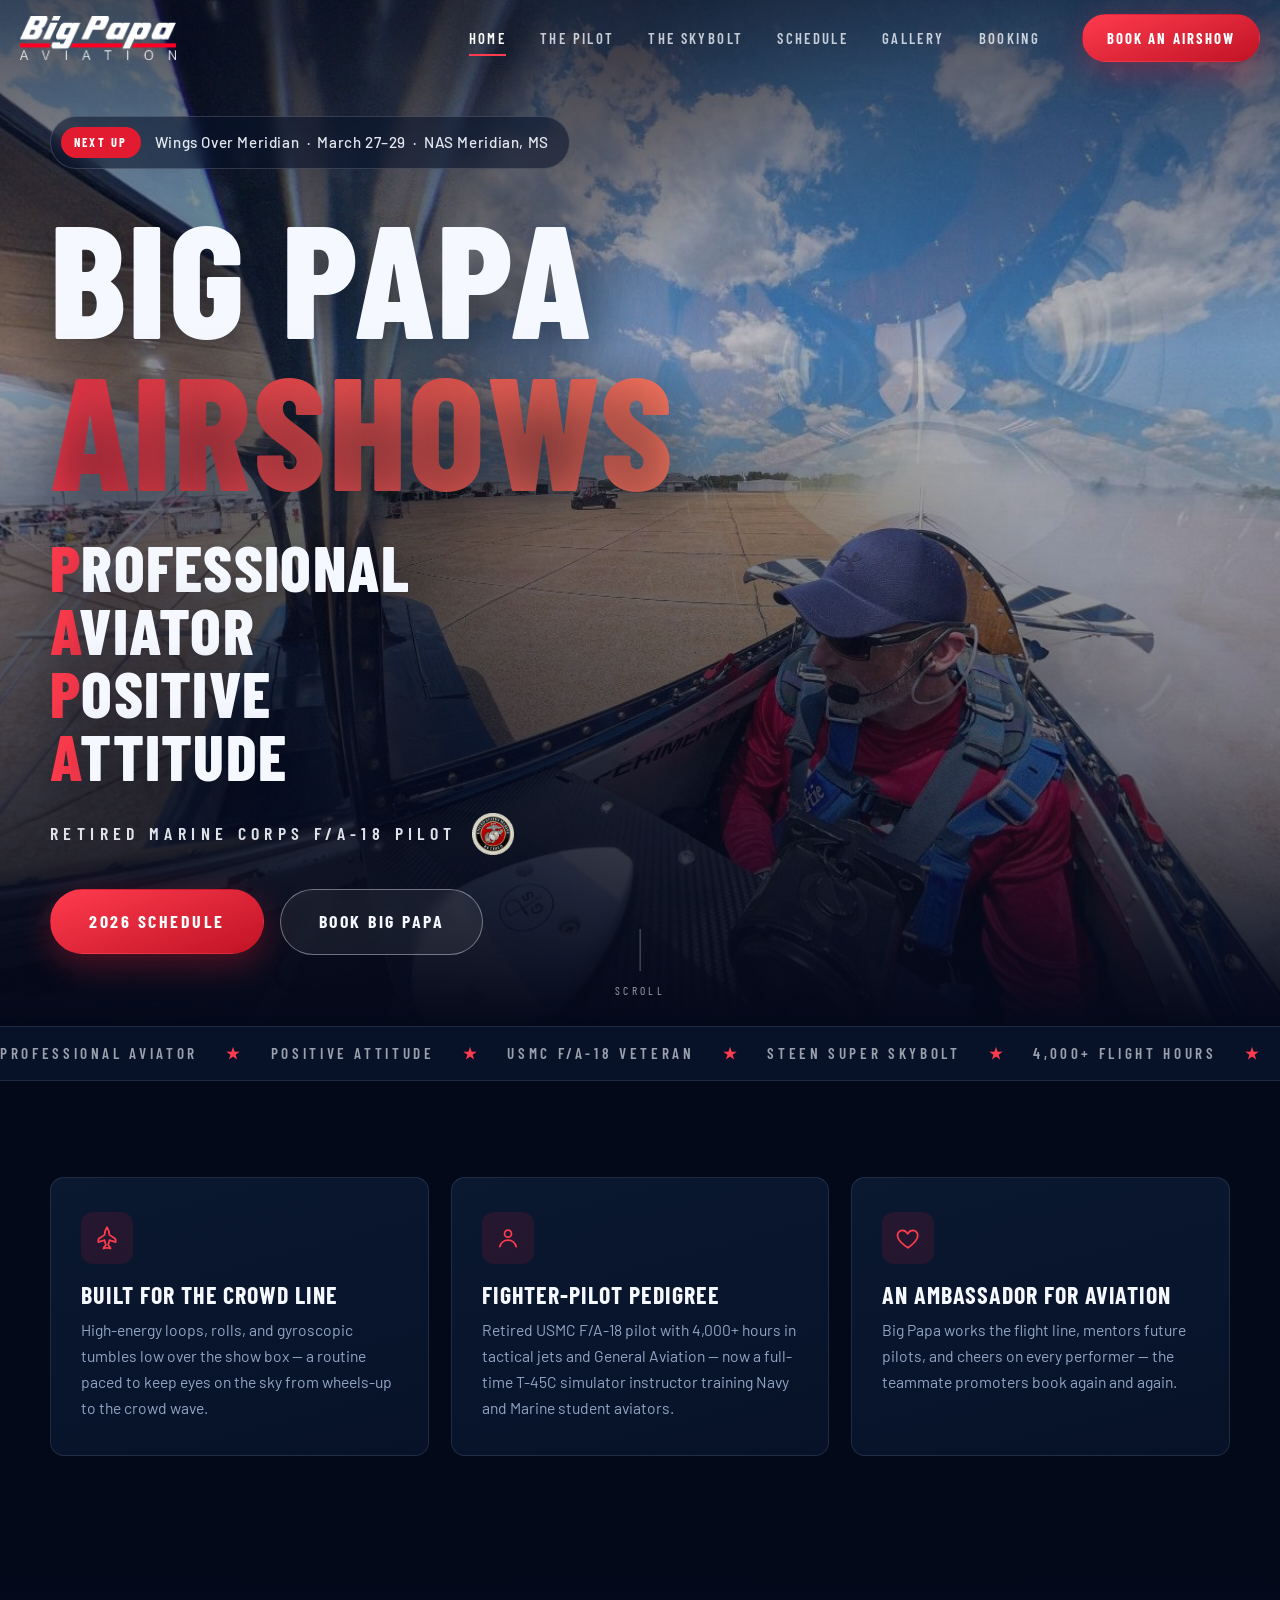
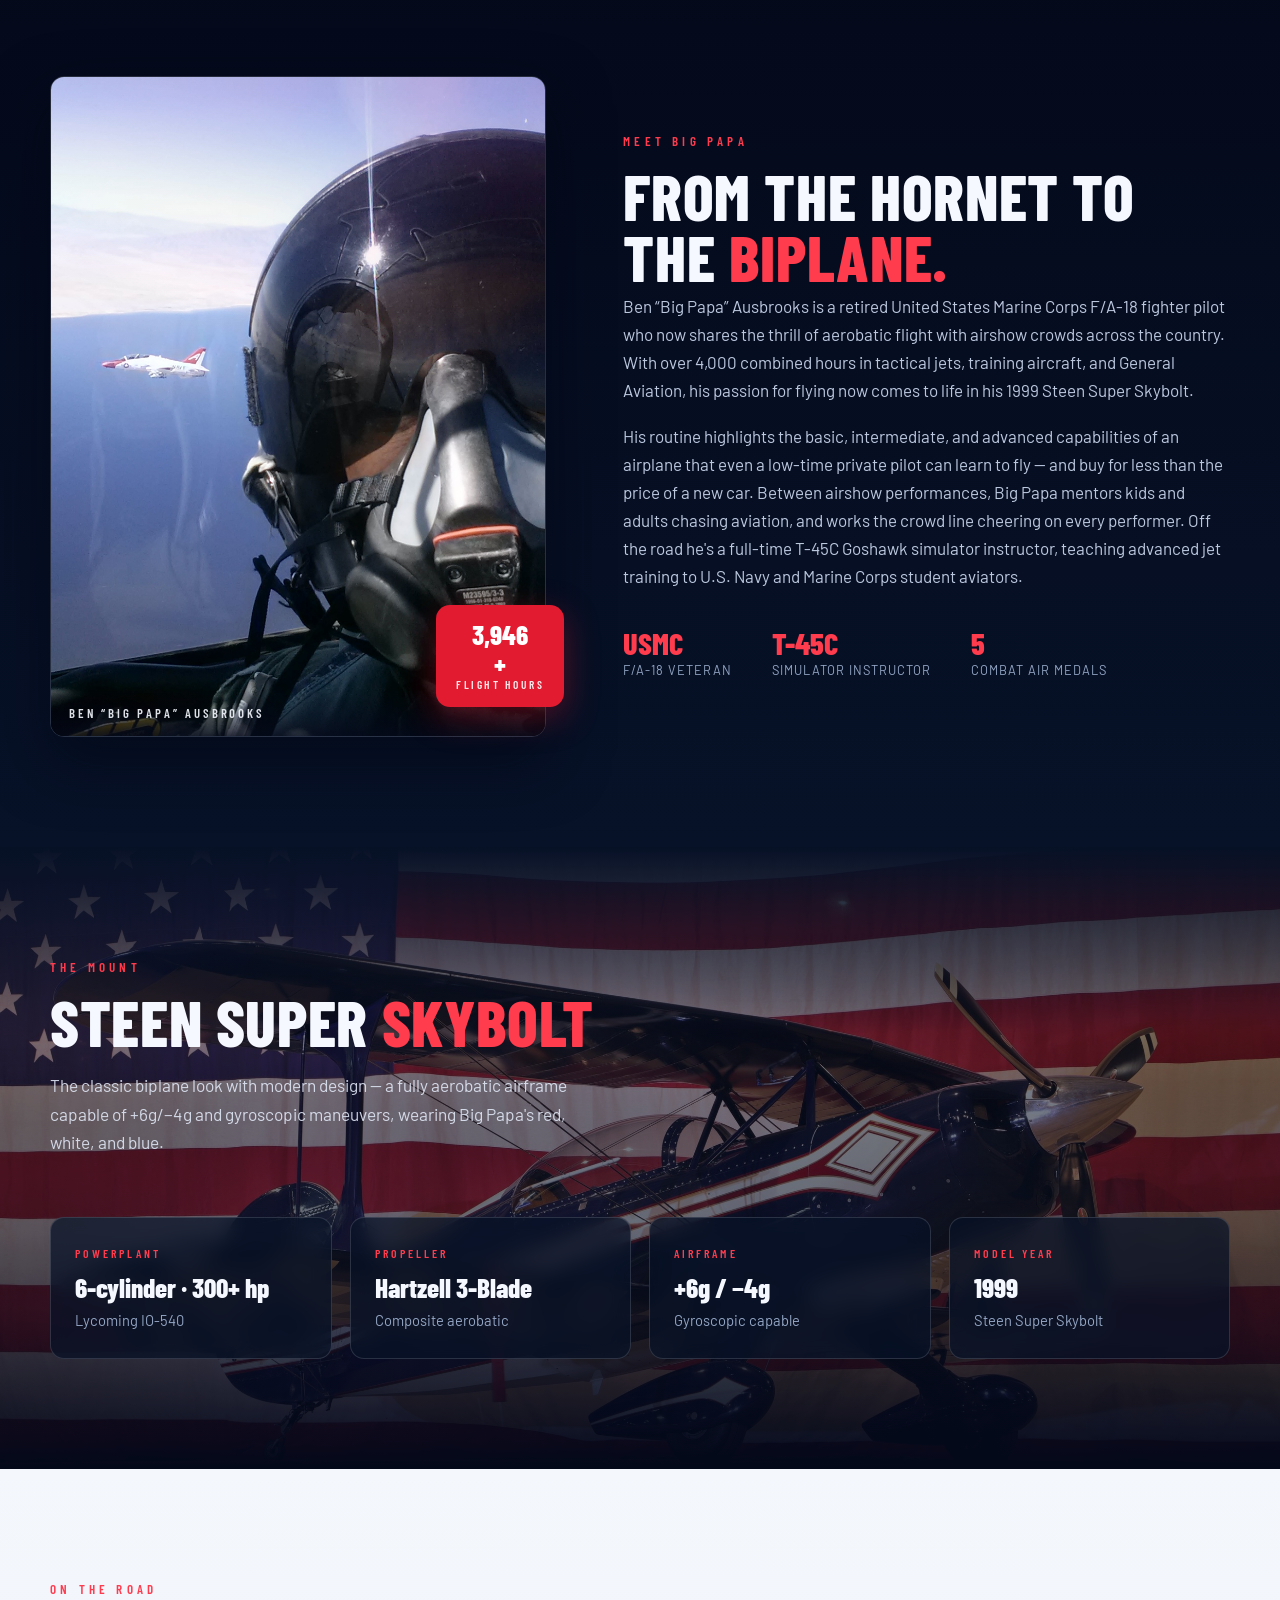
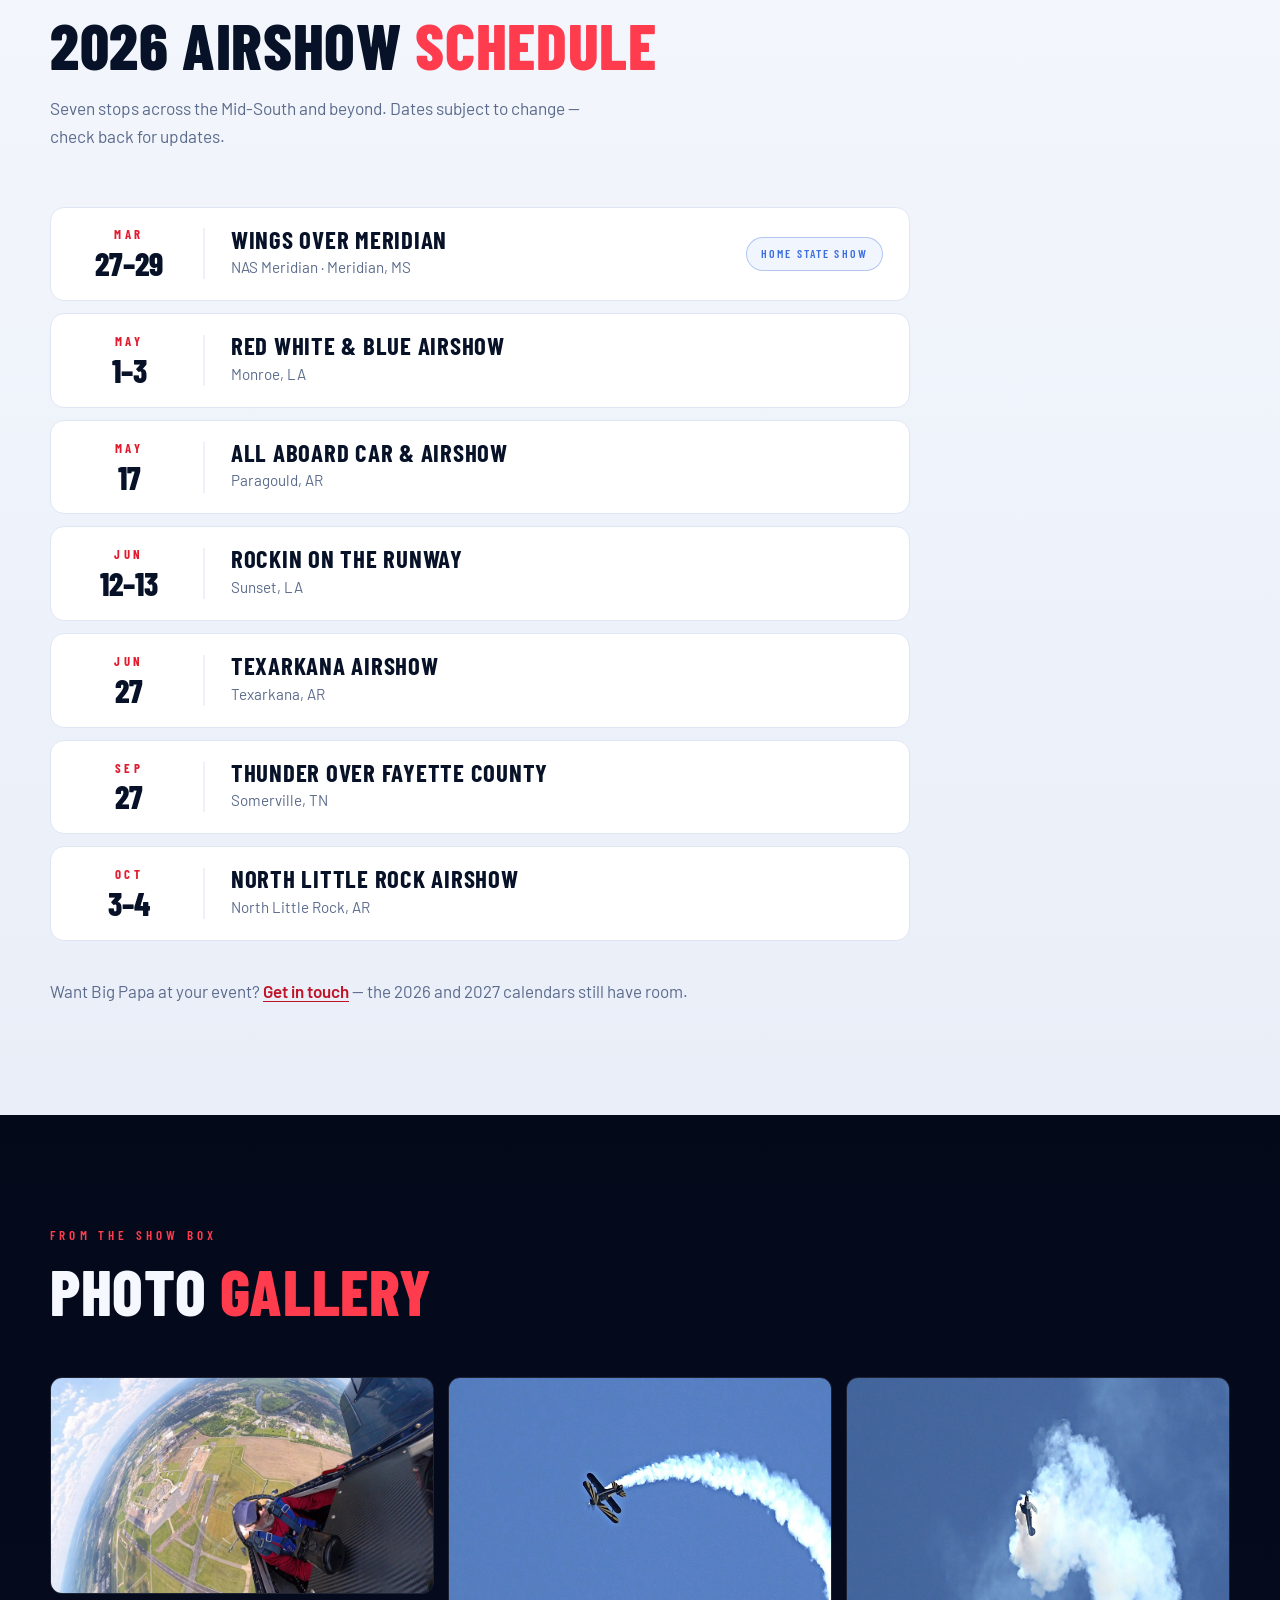
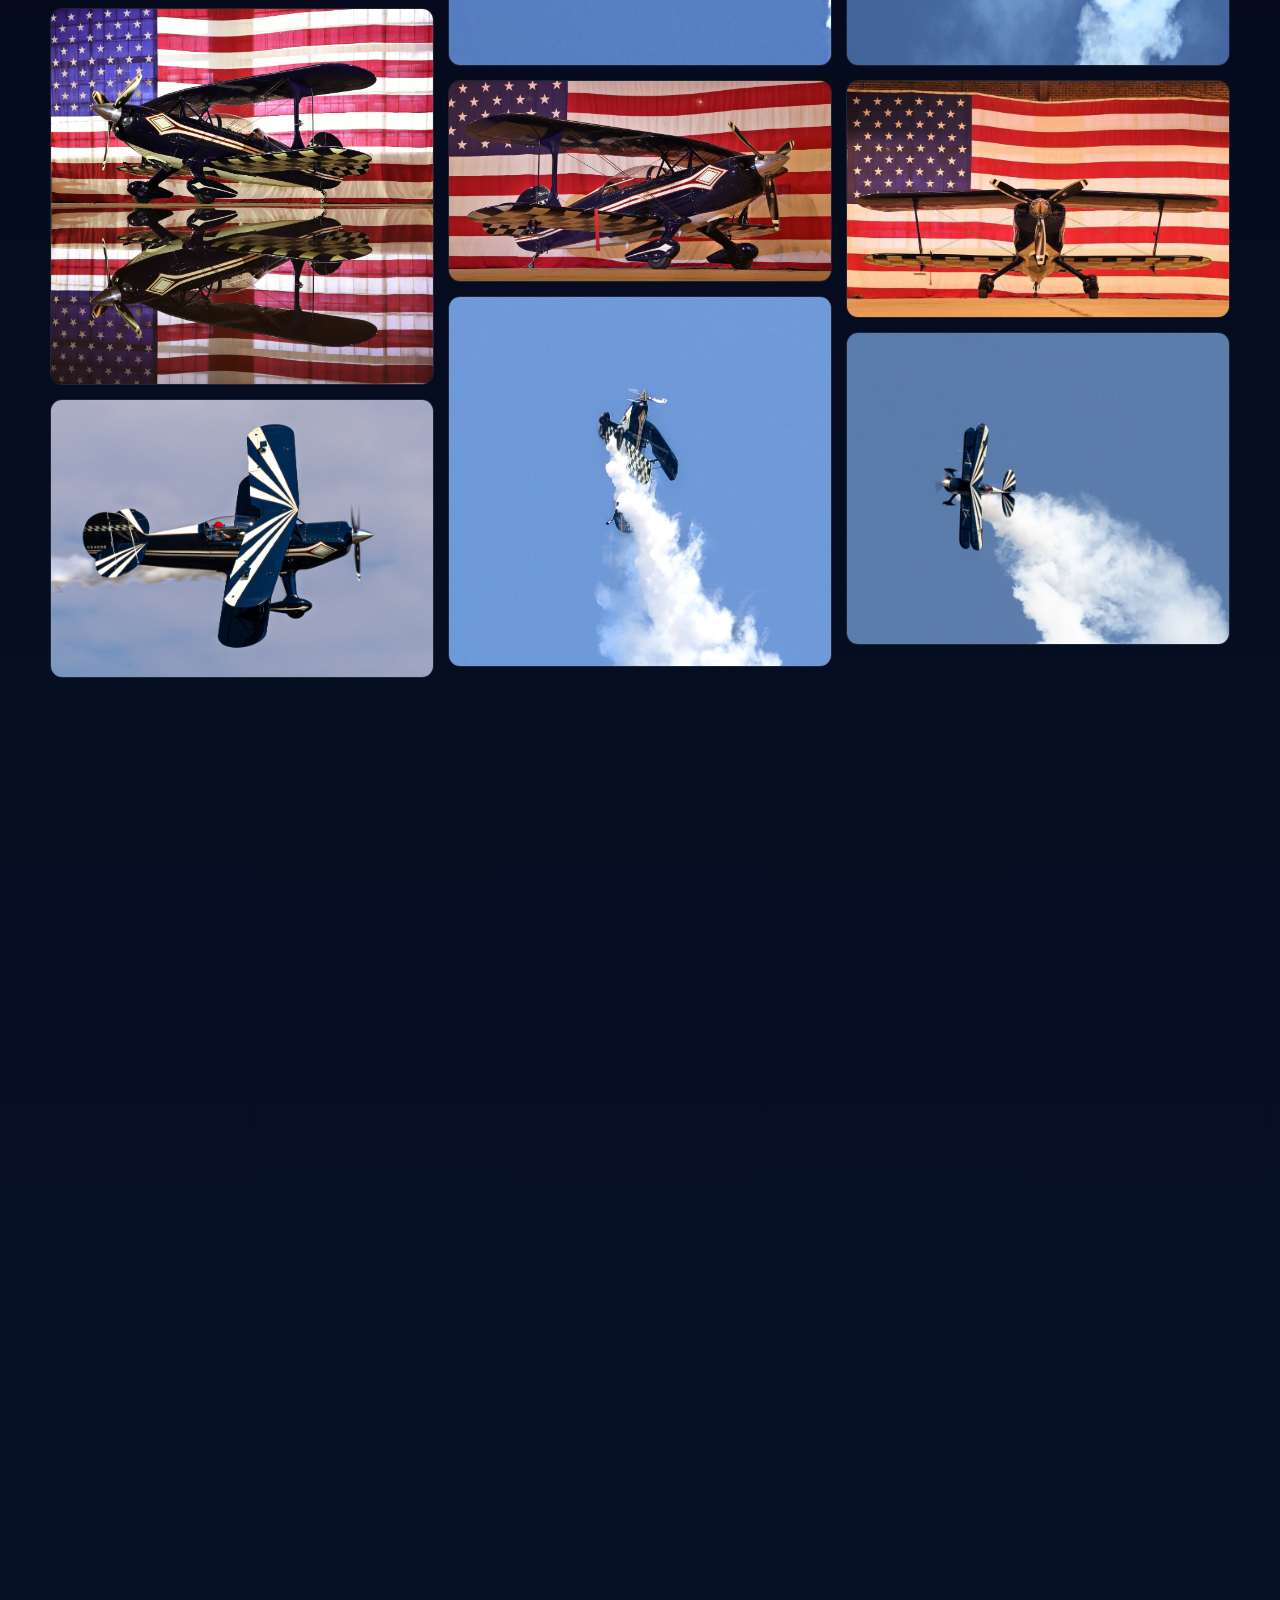
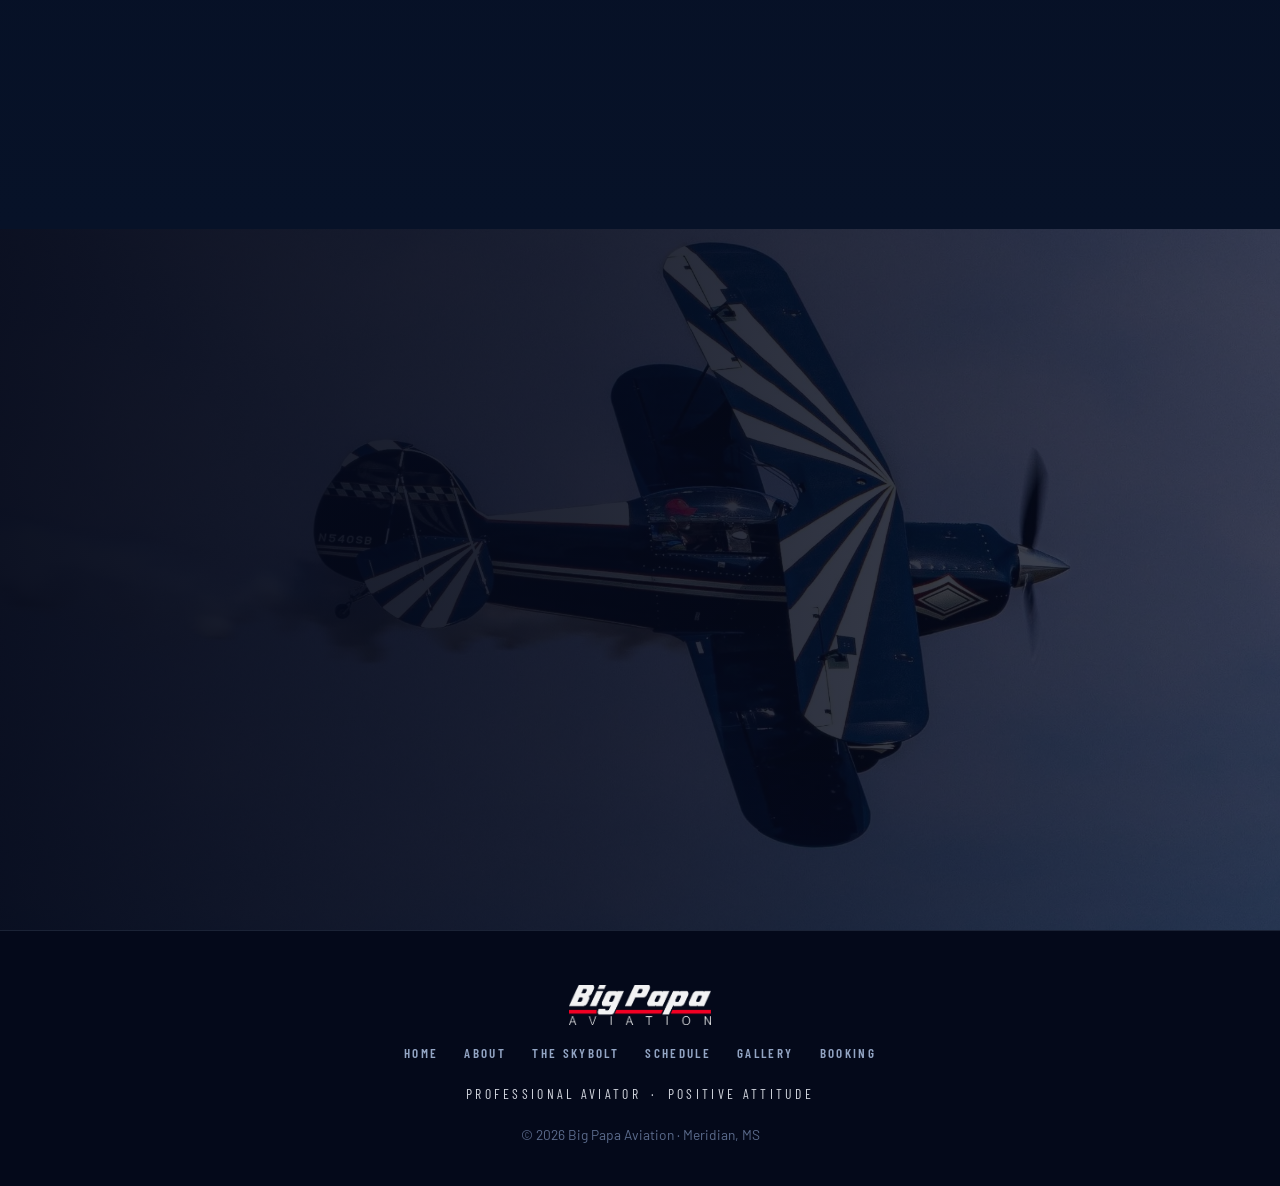
==== commit f1d909c4: "Update index.html" ====
--- a/index.html
+++ b/index.html
@@ -290,7 +290,6 @@
           <a class="masonry__item reveal" href="assets/img/IMG_3928.jpeg"><img src="assets/img/IMG_3928.jpeg" alt="The Skybolt overhead at an airshow" loading="lazy"></a>      
         </div>      
       </div>      
-    </div>
     </section>
 
     <!-- ============ BOOKING / CONTACT ============ -->
